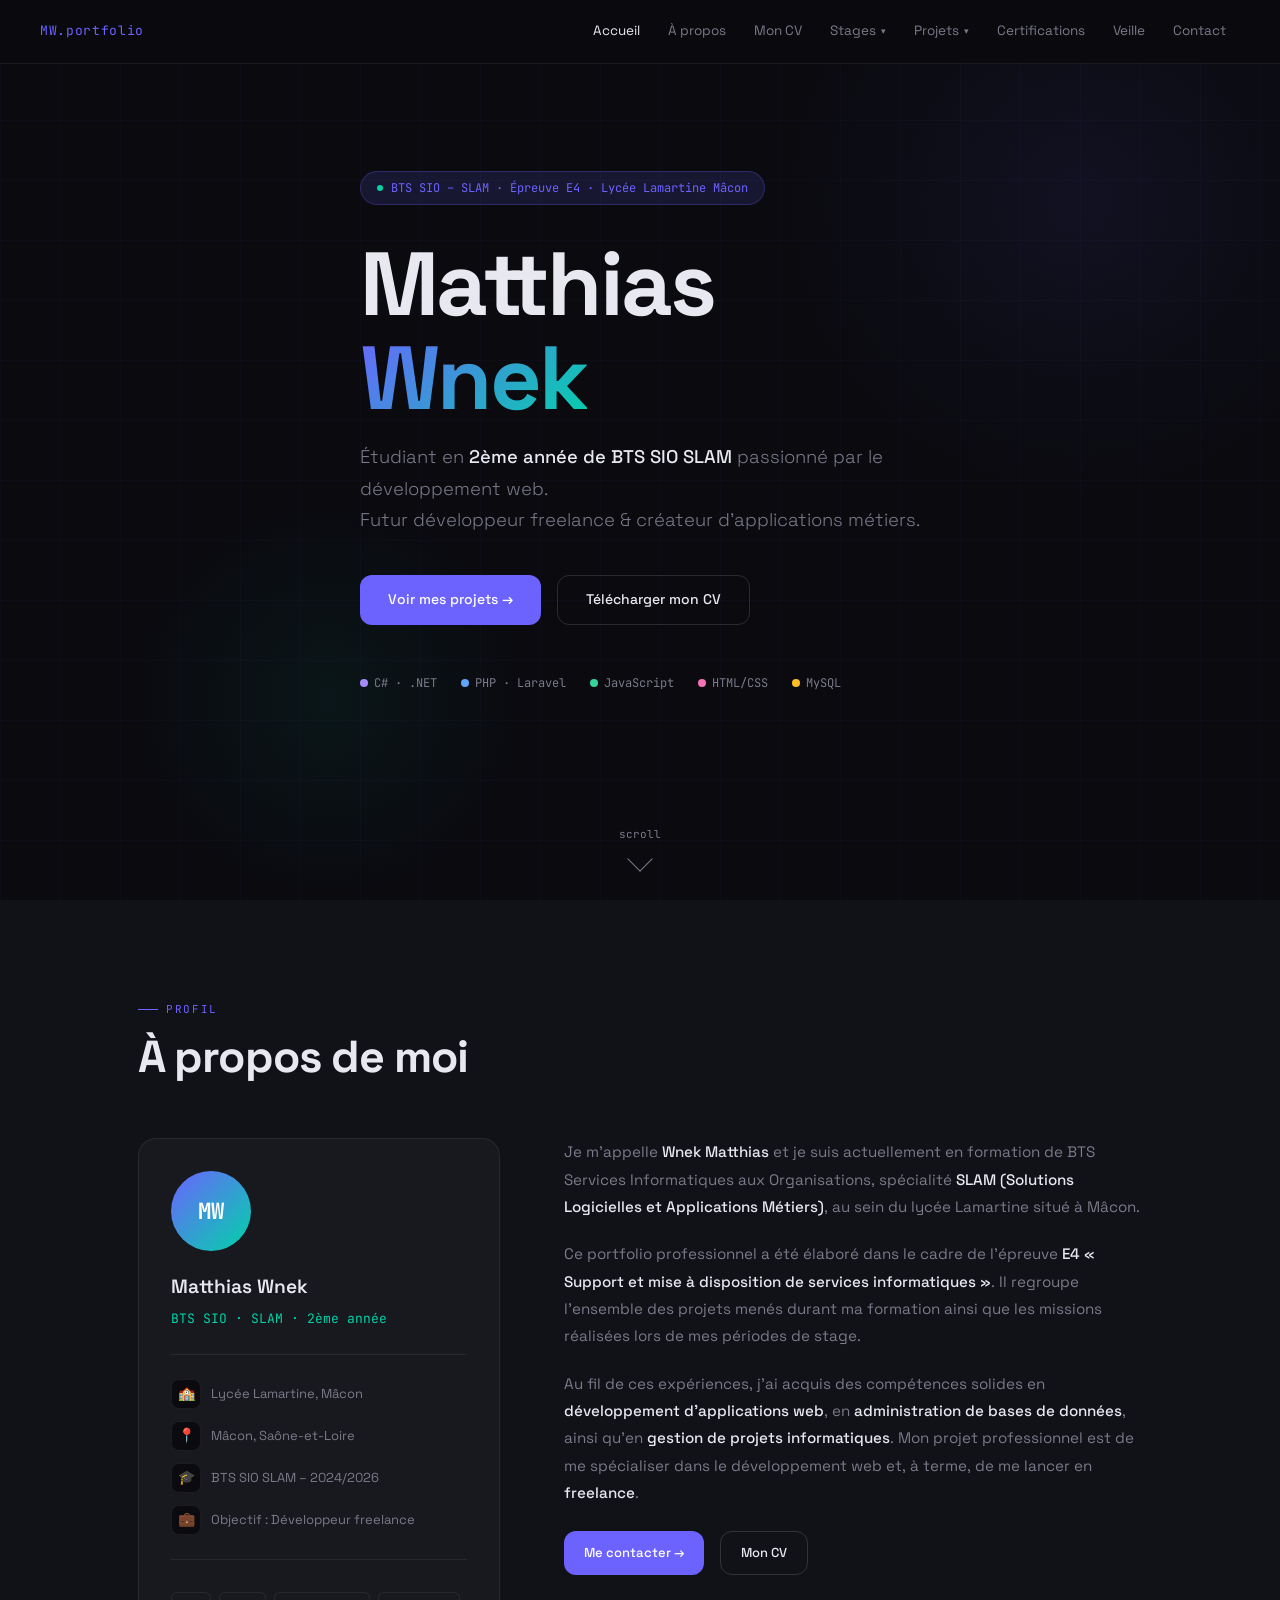
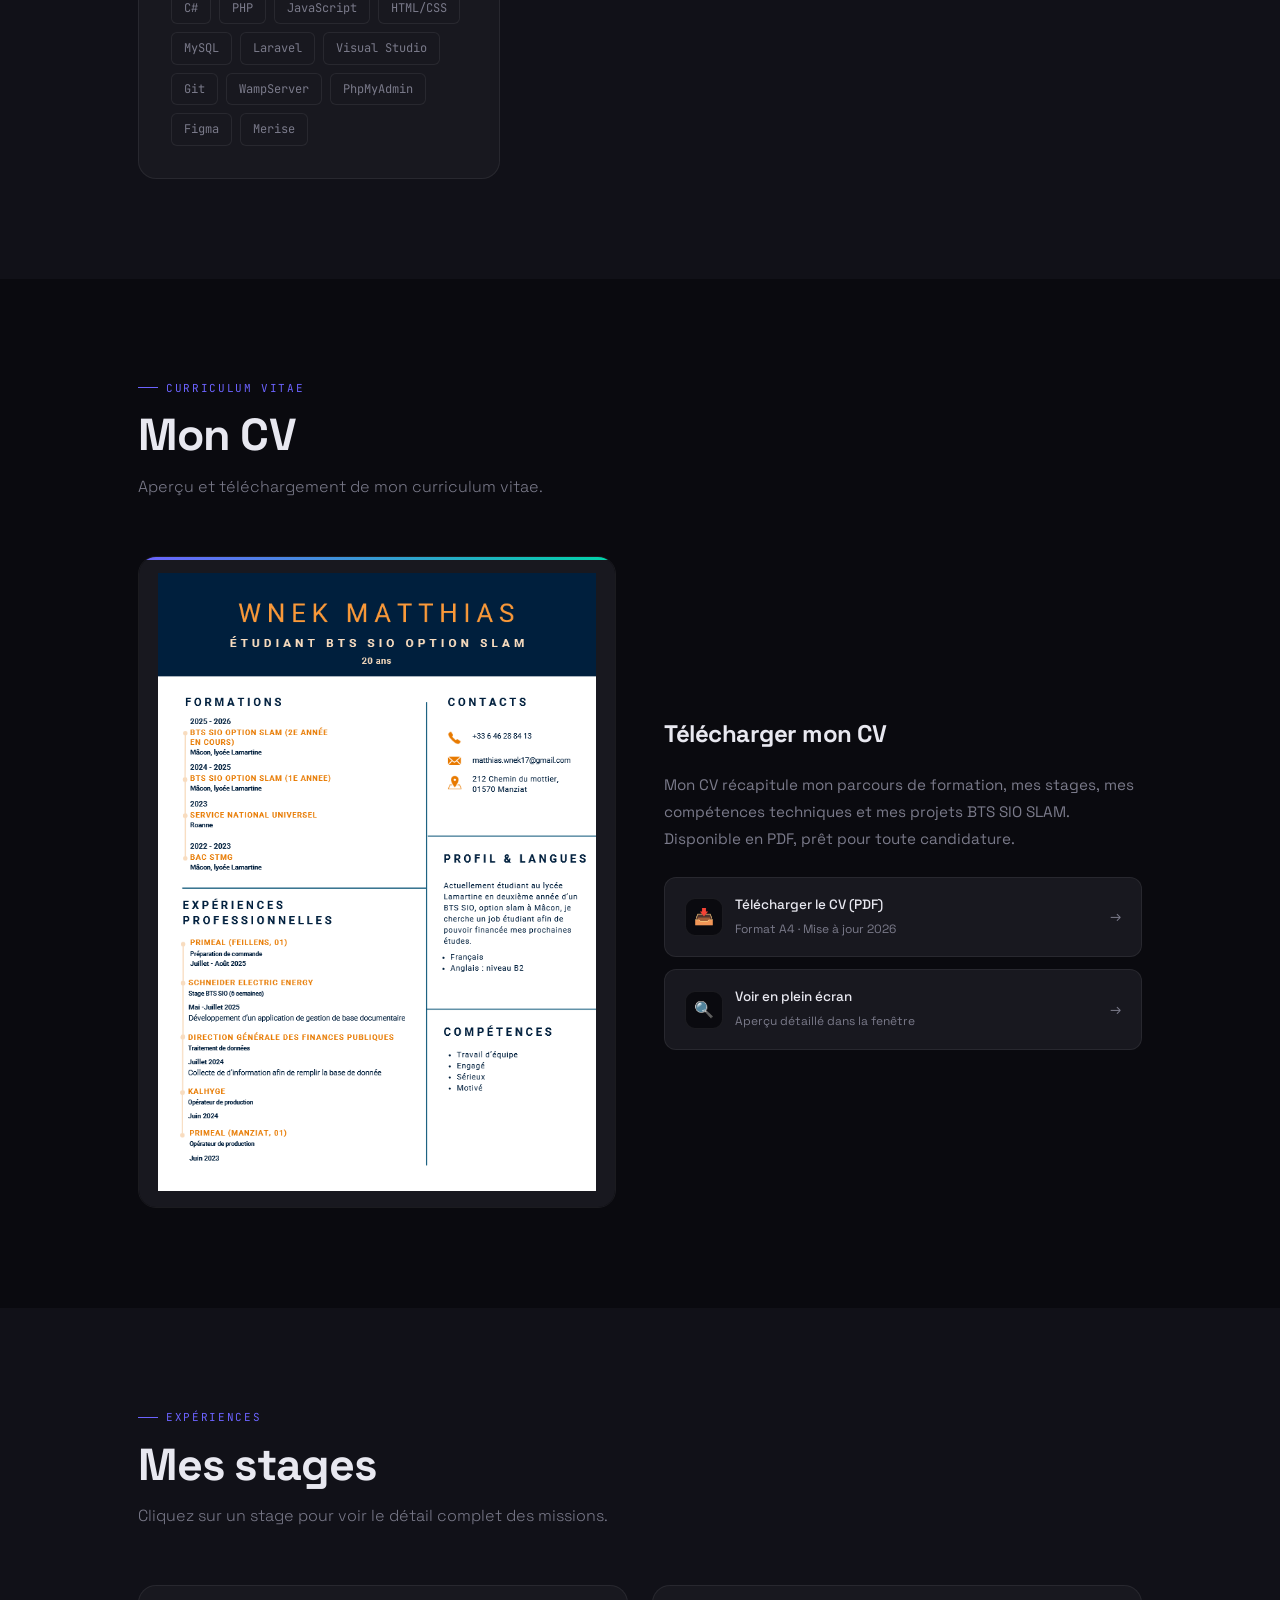
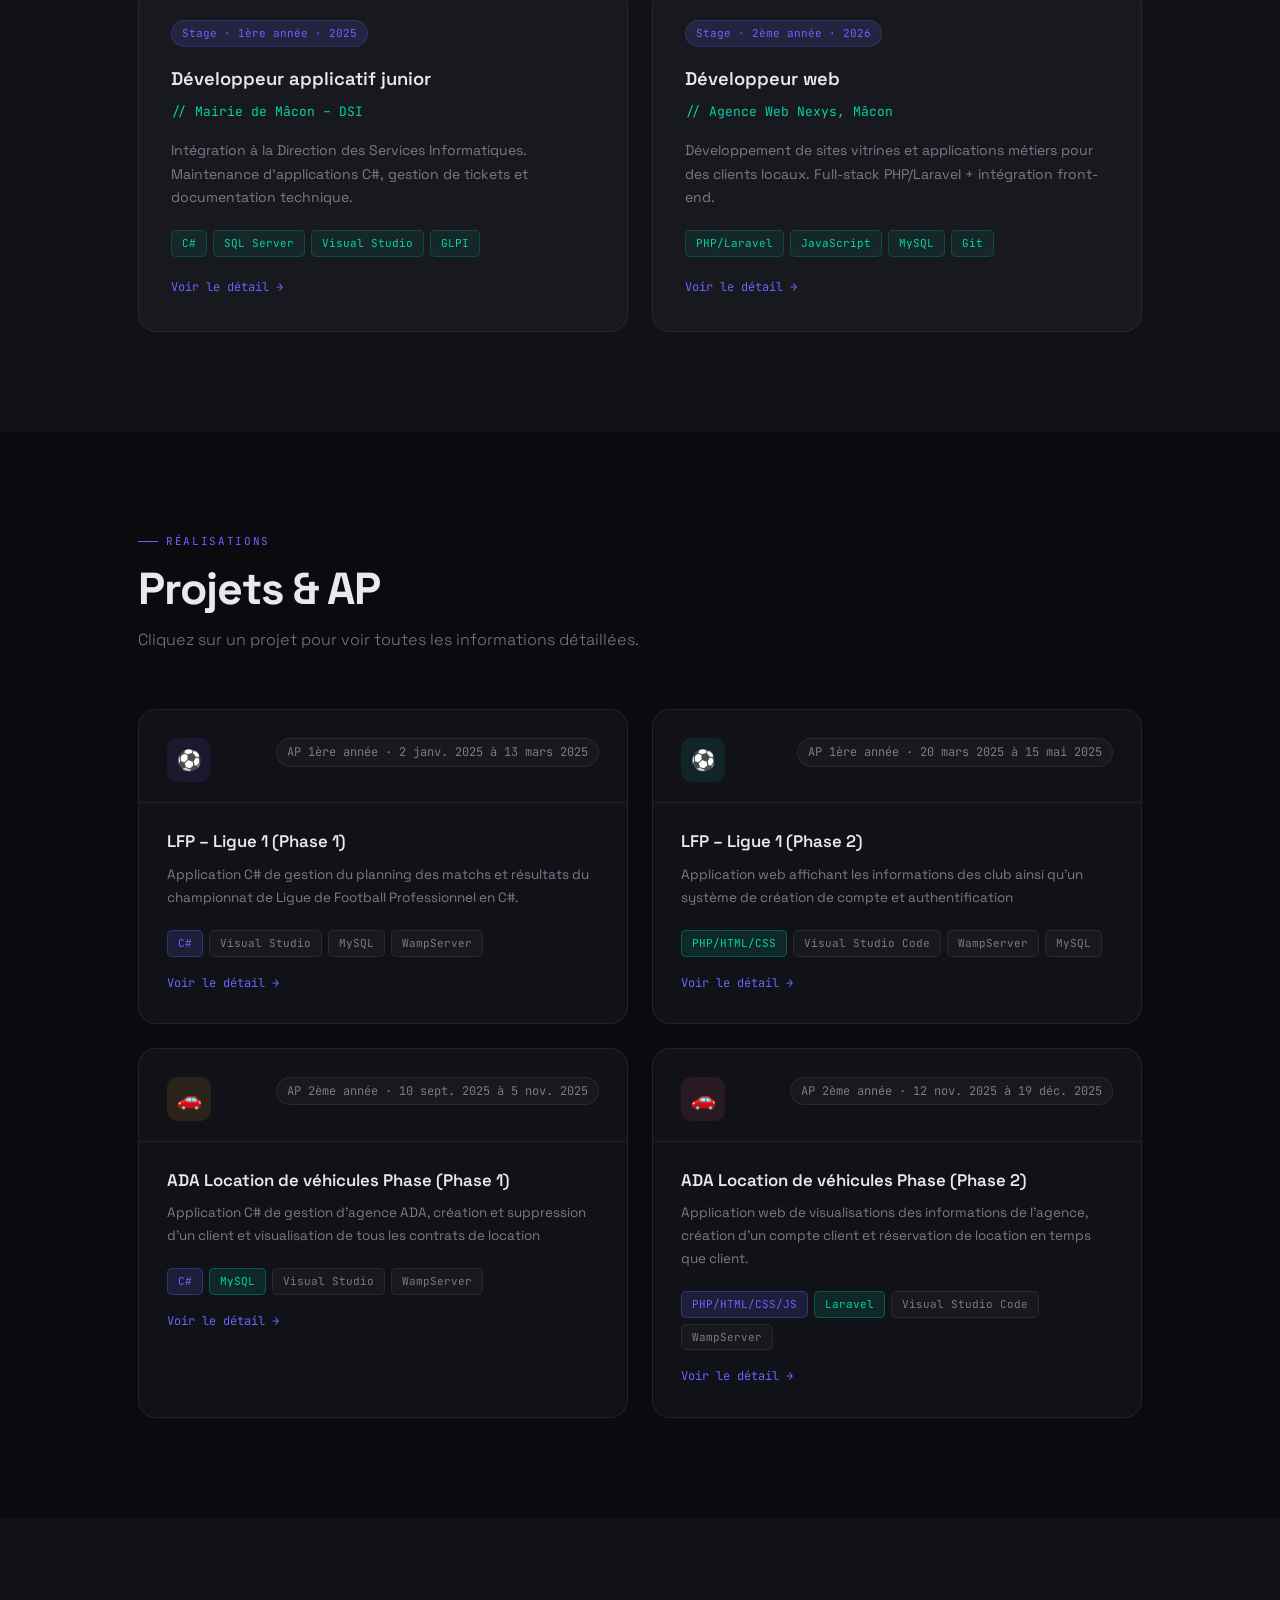
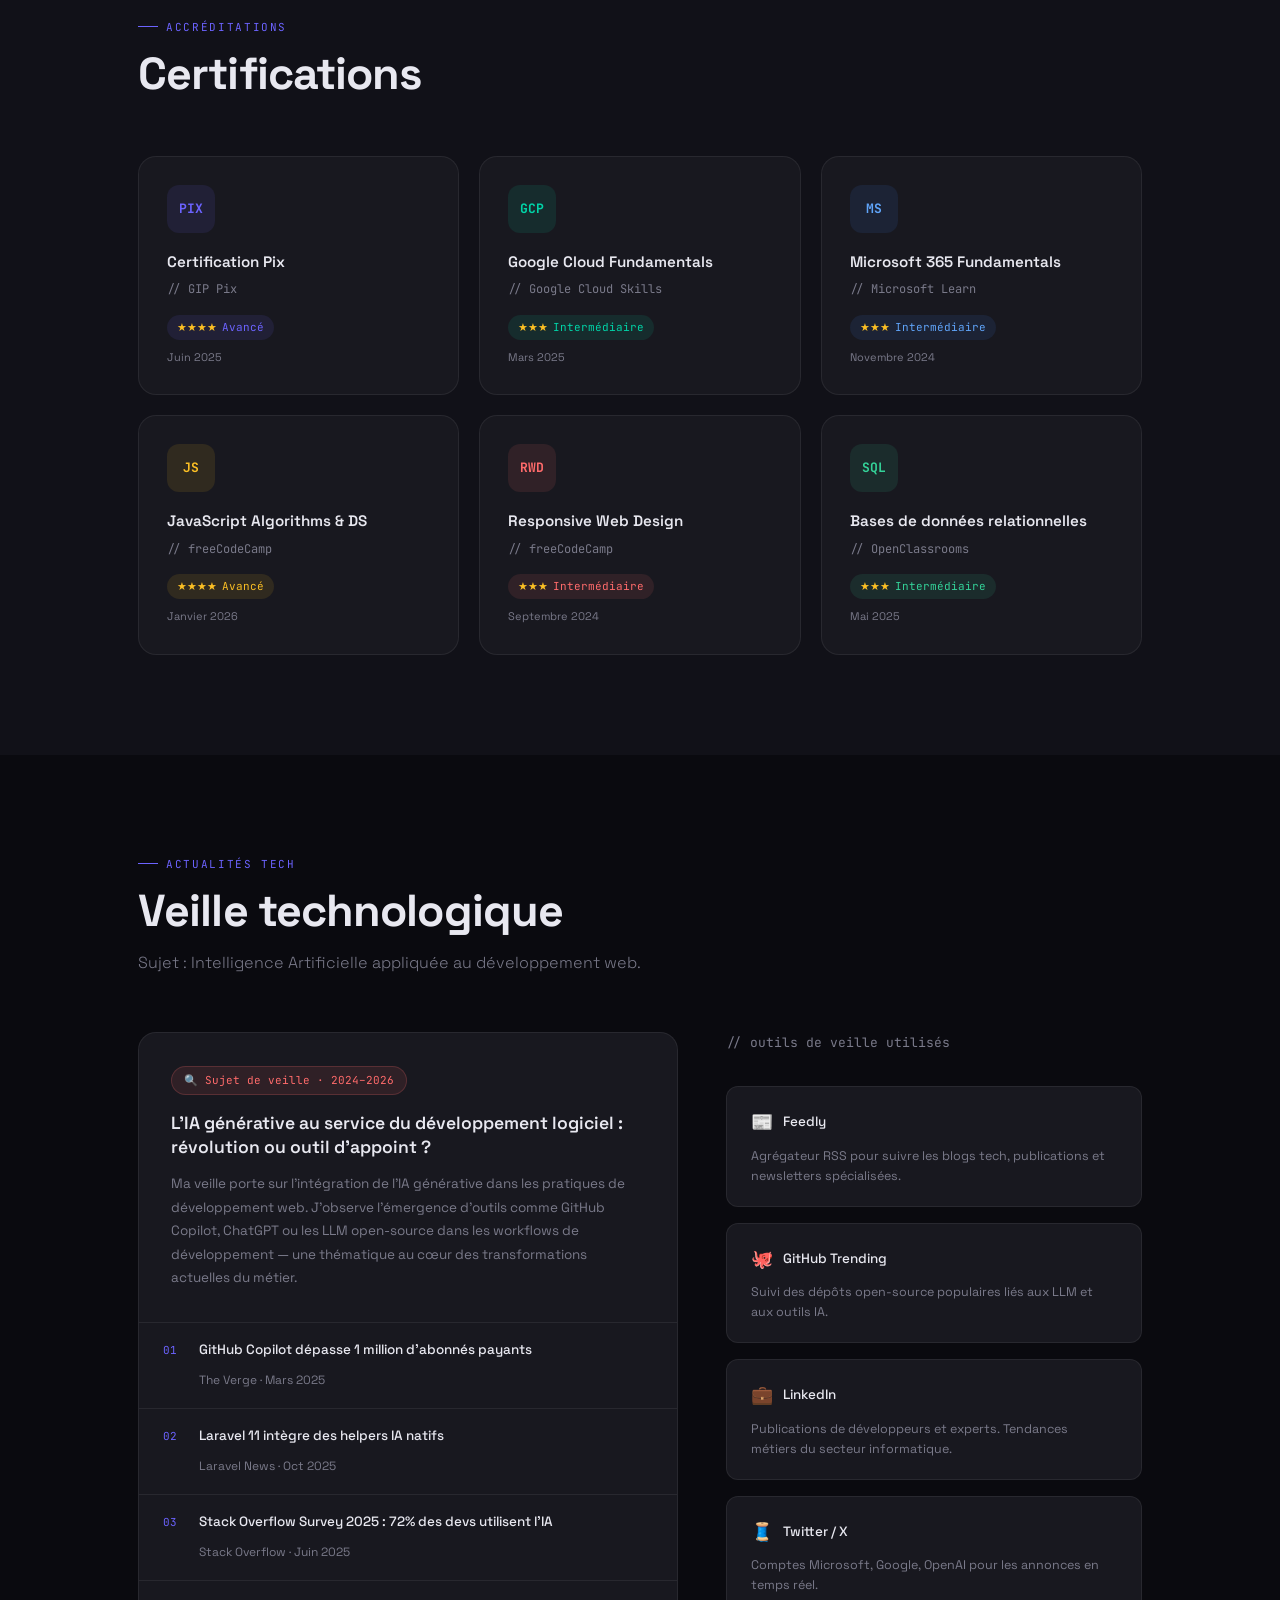
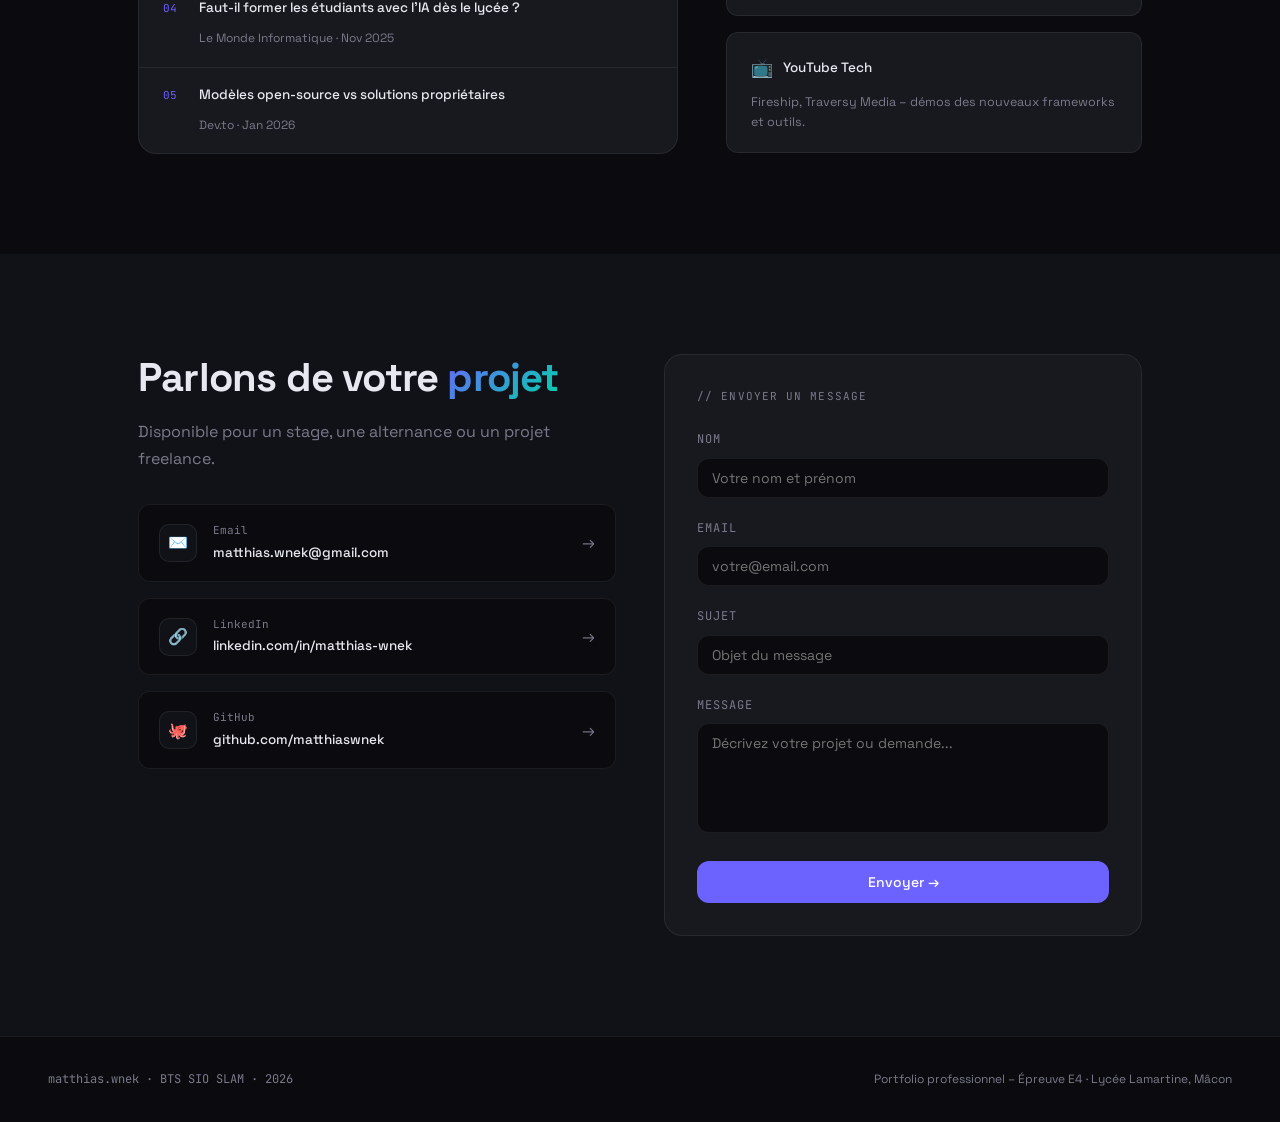
==== index.html @ cee55fcb "Add files via upload" ====
<!DOCTYPE html>
<html lang="fr">
<head>
<meta charset="UTF-8">
<meta name="viewport" content="width=device-width, initial-scale=1.0">
<title>Matthias Wnek – Portfolio BTS SIO SLAM</title>
<link href="https://fonts.googleapis.com/css2?family=Space+Grotesk:wght@300;400;500;600;700&family=JetBrains+Mono:wght@400;500&display=swap" rel="stylesheet">
<link rel="stylesheet" href="assets/style.css">
</head>
<body>

<!-- NAV -->
<nav>
  <a href="#accueil" class="nav-logo">MW.portfolio</a>
  <ul class="nav-links">
    <li class="nav-item"><a href="#accueil">Accueil</a></li>
    <li class="nav-item"><a href="#apropos">À propos</a></li>
    <li class="nav-item"><a href="#cv">Mon CV</a></li>
    <li class="nav-item">
      <a href="#stages">Stages <span class="caret">▾</span></a>
      <div class="dropdown">
        <div class="dd-label">Périodes de stage</div>
        <a onclick="goAndOpen('stages','stage1')">🏛️ Stage 1ère année – DSI Mairie</a>
        <a onclick="goAndOpen('stages','stage2')">🌐 Stage 2ème année – Agence Nexys</a>
      </div>
    </li>
    <li class="nav-item">
      <a href="#projets">Projets <span class="caret">▾</span></a>
      <div class="dropdown">
        <div class="dd-label">1ère année</div>
        <a onclick="goAndOpen('projets','ap1')">⚽ AP 1 – LFP Gestion Ligue 1</a>
        <a onclick="goAndOpen('projets','ap2')">🛒 AP 2 – E-Commerce boutique</a>
        <hr>
        <div class="dd-label">2ème année</div>
        <a onclick="goAndOpen('projets','ap3')">📋 AP 3 – Système de ticketing</a>
        <a onclick="goAndOpen('projets','ap4')">📊 AP 4 – Dashboard RH</a>
      </div>
    </li>
    <li class="nav-item"><a href="#certifications">Certifications</a></li>
    <li class="nav-item"><a href="#veille">Veille</a></li>
    <li class="nav-item"><a href="#contact">Contact</a></li>
  </ul>
</nav>

<!-- HERO -->
<section id="accueil">
  <div class="hero-grid"></div><div class="hero-orb"></div><div class="hero-orb2"></div>
  <div class="container hero-content">
    <div class="hero-tag"><div class="hero-dot"></div>BTS SIO – SLAM · Épreuve E4 · Lycée Lamartine Mâcon</div>
    <h1 class="hero-name">Matthias<br><span>Wnek</span></h1>
    <p class="hero-sub">Étudiant en <strong>2ème année de BTS SIO SLAM</strong> passionné par le développement web.<br>Futur développeur freelance & créateur d'applications métiers.</p>
    <div class="hero-cta">
      <a href="#projets" class="btn-primary">Voir mes projets →</a>
      <a href="#cv" class="btn-outline">Télécharger mon CV</a>
    </div>
    <div class="hero-stack">
      <div class="hero-stack-item"><div class="stack-dot" style="background:#A78BFA"></div>C# · .NET</div>
      <div class="hero-stack-item"><div class="stack-dot" style="background:#60A5FA"></div>PHP · Laravel</div>
      <div class="hero-stack-item"><div class="stack-dot" style="background:#34D399"></div>JavaScript</div>
      <div class="hero-stack-item"><div class="stack-dot" style="background:#F472B6"></div>HTML/CSS</div>
      <div class="hero-stack-item"><div class="stack-dot" style="background:#FBBF24"></div>MySQL</div>
    </div>
  </div>
  <div class="scroll-hint"><span>scroll</span><div class="scroll-arrow"></div></div>
</section>

<!-- À PROPOS -->
<section id="apropos">
  <div class="container">
    <div class="section-header fade-in">
      <div class="section-tag">profil</div>
      <h2 class="section-title">À propos de moi</h2>
    </div>
    <div class="apropos-grid">
      <div class="apropos-card fade-in">
        <div class="avatar">MW</div>
        <h3>Matthias Wnek</h3>
        <div class="role">BTS SIO · SLAM · 2ème année</div>
        <div class="divider"></div>
        <div class="info-row"><div class="iico">🏫</div><span>Lycée Lamartine, Mâcon</span></div>
        <div class="info-row"><div class="iico">📍</div><span>Mâcon, Saône-et-Loire</span></div>
        <div class="info-row"><div class="iico">🎓</div><span>BTS SIO SLAM – 2024/2026</span></div>
        <div class="info-row"><div class="iico">💼</div><span>Objectif : Développeur freelance</span></div>
        <div class="divider"></div>
        <div class="skills-grid">
          <span class="skill-tag">C#</span><span class="skill-tag">PHP</span><span class="skill-tag">JavaScript</span>
          <span class="skill-tag">HTML/CSS</span><span class="skill-tag">MySQL</span><span class="skill-tag">Laravel</span>
          <span class="skill-tag">Visual Studio</span><span class="skill-tag">Git</span>
          <span class="skill-tag">WampServer</span><span class="skill-tag">PhpMyAdmin</span>
          <span class="skill-tag">Figma</span><span class="skill-tag">Merise</span>
        </div>
      </div>
      <div class="apropos-text fade-in">
        <p>Je m'appelle <strong>Wnek Matthias</strong> et je suis actuellement en formation de BTS Services Informatiques aux Organisations, spécialité <strong>SLAM (Solutions Logicielles et Applications Métiers)</strong>, au sein du lycée Lamartine situé à Mâcon.</p>
        <p>Ce portfolio professionnel a été élaboré dans le cadre de l'épreuve <strong>E4 « Support et mise à disposition de services informatiques »</strong>. Il regroupe l'ensemble des projets menés durant ma formation ainsi que les missions réalisées lors de mes périodes de stage.</p>
        <p>Au fil de ces expériences, j'ai acquis des compétences solides en <strong>développement d'applications web</strong>, en <strong>administration de bases de données</strong>, ainsi qu'en <strong>gestion de projets informatiques</strong>. Mon projet professionnel est de me spécialiser dans le développement web et, à terme, de me lancer en <strong>freelance</strong>.</p>
        <div style="display:flex;gap:1rem;flex-wrap:wrap;margin-top:1.5rem">
          <a href="#contact" class="btn-primary" style="font-size:13px;padding:10px 20px">Me contacter →</a>
          <a href="#cv" class="btn-outline" style="font-size:13px;padding:10px 20px">Mon CV</a>
        </div>
      </div>
    </div>
  </div>
</section>

<!-- CV -->
<section id="cv">
  <div class="container">
    <div class="section-header fade-in">
      <div class="section-tag">curriculum vitae</div>
      <h2 class="section-title">Mon CV</h2>
      <p class="section-subtitle">Aperçu et téléchargement de mon curriculum vitae.</p>
    </div>
    <div class="cv-wrapper">
      <div class="cv-preview fade-in" onclick="openModal('cv')">
        <div class="cv-preview-inner">
          <img src="assets/img/cv.PNG" alt="">
        </div>
        <div class="cv-overlay"><button class="cv-overlay-btn">👁 Voir en grand</button></div>
      </div>
      <div class="cv-info fade-in">
        <h3>Télécharger mon CV</h3>
        <p>Mon CV récapitule mon parcours de formation, mes stages, mes compétences techniques et mes projets BTS SIO SLAM. Disponible en PDF, prêt pour toute candidature.</p>
        <div class="cv-actions">
          <a class="cv-action-btn" onclick="downloadCV(event)" href="#">
            <div class="cv-action-icon">📥</div>
            <div class="cai-info"><strong>Télécharger le CV (PDF)</strong><span>Format A4 · Mise à jour 2026</span></div>
            <span style="color:var(--muted);margin-left:auto">→</span>
          </a>
          <a class="cv-action-btn" onclick="openModal('cv');return false" href="#">
            <div class="cv-action-icon">🔍</div>
            <div class="cai-info"><strong>Voir en plein écran</strong><span>Aperçu détaillé dans la fenêtre</span></div>
            <span style="color:var(--muted);margin-left:auto">→</span>
          </a>
        </div>
      </div>
    </div>
  </div>
</section>

<!-- STAGES -->
<section id="stages">
  <div class="container">
    <div class="section-header fade-in">
      <div class="section-tag">expériences</div>
      <h2 class="section-title">Mes stages</h2>
      <p class="section-subtitle">Cliquez sur un stage pour voir le détail complet des missions.</p>
    </div>
    <div class="stages-grid">
      <div class="stage-card fade-in" onclick="openModal('stage1')">
        <div class="stage-year">Stage · 1ère année · 2025</div>
        <h3>Développeur applicatif junior</h3>
        <div class="stage-company">// Mairie de Mâcon – DSI</div>
        <p>Intégration à la Direction des Services Informatiques. Maintenance d'applications C#, gestion de tickets et documentation technique.</p>
        <div class="stage-tags"><span class="stage-tag">C#</span><span class="stage-tag">SQL Server</span><span class="stage-tag">Visual Studio</span><span class="stage-tag">GLPI</span></div>
        <div class="card-cta">Voir le détail →</div>
      </div>
      <div class="stage-card fade-in" onclick="openModal('stage2')">
        <div class="stage-year">Stage · 2ème année · 2026</div>
        <h3>Développeur web</h3>
        <div class="stage-company">// Agence Web Nexys, Mâcon</div>
        <p>Développement de sites vitrines et applications métiers pour des clients locaux. Full-stack PHP/Laravel + intégration front-end.</p>
        <div class="stage-tags"><span class="stage-tag">PHP/Laravel</span><span class="stage-tag">JavaScript</span><span class="stage-tag">MySQL</span><span class="stage-tag">Git</span></div>
        <div class="card-cta">Voir le détail →</div>
      </div>
    </div>
  </div>
</section>

<!-- PROJETS -->
<section id="projets">
  <div class="container">
    <div class="section-header fade-in">
      <div class="section-tag">réalisations</div>
      <h2 class="section-title">Projets & AP</h2>
      <p class="section-subtitle">Cliquez sur un projet pour voir toutes les informations détaillées.</p>
    </div>
    <div class="projets-grid">
      <div class="projet-card fade-in" onclick="openModal('ap1')">
        <div class="projet-header"><div class="projet-icon" style="background:rgba(108,99,255,.1)">⚽</div><span class="projet-year-badge">AP 1ère année · 2 janv. 2025 à 13 mars 2025</span></div>
        <div class="projet-body">
          <h3>LFP – Ligue 1 (Phase 1)</h3>
          <p>Application C# de gestion du planning des matchs et résultats du championnat de Ligue de Football Professionnel en C#.</p>
          <div class="projet-techs"><span class="tech-badge a">C#</span><span class="tech-badge">Visual Studio</span><span class="tech-badge">MySQL</span><span class="tech-badge">WampServer</span></div>
          <div class="card-cta" style="margin-top:1rem">Voir le détail →</div>
        </div>
      </div>
      <div class="projet-card fade-in" onclick="openModal('ap2')">
        <div class="projet-header"><div class="projet-icon" style="background:rgba(0,212,168,.1)">⚽</div><span class="projet-year-badge">AP 1ère année · 20 mars 2025 à 15 mai 2025</span></div>
        <div class="projet-body">
          <h3>LFP – Ligue 1 (Phase 2)</h3>
          <p>Application web affichant les informations des club ainsi qu'un système de création de compte et authentification</p>
          <div class="projet-techs"><span class="tech-badge a2">PHP/HTML/CSS</span><span class="tech-badge">Visual Studio Code</span><span class="tech-badge">WampServer</span><span class="tech-badge">MySQL</span></div>
          <div class="card-cta" style="margin-top:1rem">Voir le détail →</div>
        </div>
      </div>
      <div class="projet-card fade-in" onclick="openModal('ap3')">
        <div class="projet-header"><div class="projet-icon" style="background:rgba(251,191,36,.1)">🚗</div><span class="projet-year-badge">AP 2ème année · 10 sept. 2025 à 5 nov. 2025</span></div>
        <div class="projet-body">
          <h3>ADA Location de véhicules Phase (Phase 1)</h3>
          <p>Application C# de gestion d'agence ADA, création et suppression d’un client et visualisation de tous les contrats de location </p>
          <div class="projet-techs"><span class="tech-badge a">C#</span><span class="tech-badge a2">MySQL</span><span class="tech-badge">Visual Studio</span><span class="tech-badge">WampServer</span></div>
          <div class="card-cta" style="margin-top:1rem">Voir le détail →</div>
        </div>
      </div>
      <div class="projet-card fade-in" onclick="openModal('ap4')">
        <div class="projet-header"><div class="projet-icon" style="background:rgba(255,107,107,.1)">🚗</div><span class="projet-year-badge">AP 2ème année · 12 nov. 2025 à 19 déc. 2025</span></div>
        <div class="projet-body">
          <h3>ADA Location de véhicules Phase (Phase 2)</h3>
          <p>Application web de visualisations des informations de l'agence, création d'un compte client et réservation de location en temps que client.</p>
          <div class="projet-techs"><span class="tech-badge a">PHP/HTML/CSS/JS</span><span class="tech-badge a2">Laravel</span><span class="tech-badge">Visual Studio Code</span><span class="tech-badge">WampServer</span></div>
          <div class="card-cta" style="margin-top:1rem">Voir le détail →</div>
        </div>
      </div>
    </div>
  </div>
</section>

<!-- CERTIFICATIONS -->
<section id="certifications">
  <div class="container">
    <div class="section-header fade-in">
      <div class="section-tag">accréditations</div>
      <h2 class="section-title">Certifications</h2>
    </div>
    <div class="certif-grid">
      <div class="certif-card fade-in"><div class="certif-logo" style="background:rgba(108,99,255,.1);color:var(--accent)">PIX</div><h4>Certification Pix</h4><div class="certif-issuer">// GIP Pix</div><div class="certif-level" style="background:rgba(108,99,255,.1);color:var(--accent)"><span class="level-star">★★★★</span> Avancé</div><div class="certif-obtained">Juin 2025</div></div>
      <div class="certif-card fade-in"><div class="certif-logo" style="background:rgba(0,212,168,.1);color:var(--accent2)">GCP</div><h4>Google Cloud Fundamentals</h4><div class="certif-issuer">// Google Cloud Skills</div><div class="certif-level" style="background:rgba(0,212,168,.1);color:var(--accent2)"><span class="level-star">★★★</span> Intermédiaire</div><div class="certif-obtained">Mars 2025</div></div>
      <div class="certif-card fade-in"><div class="certif-logo" style="background:rgba(59,130,246,.1);color:#60A5FA">MS</div><h4>Microsoft 365 Fundamentals</h4><div class="certif-issuer">// Microsoft Learn</div><div class="certif-level" style="background:rgba(59,130,246,.1);color:#60A5FA"><span class="level-star">★★★</span> Intermédiaire</div><div class="certif-obtained">Novembre 2024</div></div>
      <div class="certif-card fade-in"><div class="certif-logo" style="background:rgba(251,191,36,.1);color:#FBBF24">JS</div><h4>JavaScript Algorithms & DS</h4><div class="certif-issuer">// freeCodeCamp</div><div class="certif-level" style="background:rgba(251,191,36,.1);color:#FBBF24"><span class="level-star">★★★★</span> Avancé</div><div class="certif-obtained">Janvier 2026</div></div>
      <div class="certif-card fade-in"><div class="certif-logo" style="background:rgba(255,107,107,.1);color:var(--accent3)">RWD</div><h4>Responsive Web Design</h4><div class="certif-issuer">// freeCodeCamp</div><div class="certif-level" style="background:rgba(255,107,107,.1);color:var(--accent3)"><span class="level-star">★★★</span> Intermédiaire</div><div class="certif-obtained">Septembre 2024</div></div>
      <div class="certif-card fade-in"><div class="certif-logo" style="background:rgba(52,211,153,.1);color:#34D399">SQL</div><h4>Bases de données relationnelles</h4><div class="certif-issuer">// OpenClassrooms</div><div class="certif-level" style="background:rgba(52,211,153,.1);color:#34D399"><span class="level-star">★★★</span> Intermédiaire</div><div class="certif-obtained">Mai 2025</div></div>
    </div>
  </div>
</section>

<!-- VEILLE -->
<section id="veille">
  <div class="container">
    <div class="section-header fade-in">
      <div class="section-tag">actualités tech</div>
      <h2 class="section-title">Veille technologique</h2>
      <p class="section-subtitle">Sujet : Intelligence Artificielle appliquée au développement web.</p>
    </div>
    <div class="veille-layout">
      <div class="veille-main fade-in">
        <div class="veille-featured">
          <div class="veille-topic-tag">🔍 Sujet de veille · 2024–2026</div>
          <h3>L'IA générative au service du développement logiciel : révolution ou outil d'appoint ?</h3>
          <p>Ma veille porte sur l'intégration de l'IA générative dans les pratiques de développement web. J'observe l'émergence d'outils comme GitHub Copilot, ChatGPT ou les LLM open-source dans les workflows de développement — une thématique au cœur des transformations actuelles du métier.</p>
        </div>
        <div>
          <div class="veille-article"><div class="article-num">01</div><div class="article-text"><strong>GitHub Copilot dépasse 1 million d'abonnés payants</strong><span>The Verge · Mars 2025</span></div></div>
          <div class="veille-article"><div class="article-num">02</div><div class="article-text"><strong>Laravel 11 intègre des helpers IA natifs</strong><span>Laravel News · Oct 2025</span></div></div>
          <div class="veille-article"><div class="article-num">03</div><div class="article-text"><strong>Stack Overflow Survey 2025 : 72% des devs utilisent l'IA</strong><span>Stack Overflow · Juin 2025</span></div></div>
          <div class="veille-article"><div class="article-num">04</div><div class="article-text"><strong>Faut-il former les étudiants avec l'IA dès le lycée ?</strong><span>Le Monde Informatique · Nov 2025</span></div></div>
          <div class="veille-article"><div class="article-num">05</div><div class="article-text"><strong>Modèles open-source vs solutions propriétaires</strong><span>Dev.to · Jan 2026</span></div></div>
        </div>
      </div>
      <div class="veille-tools fade-in">
        <p style="font-size:13px;color:var(--muted);margin-bottom:1rem;font-family:var(--mono)">// outils de veille utilisés</p>
        <div class="veille-tool"><div class="tool-header"><span style="font-size:18px">📰</span><div class="tool-name">Feedly</div></div><div class="tool-desc">Agrégateur RSS pour suivre les blogs tech, publications et newsletters spécialisées.</div></div>
        <div class="veille-tool"><div class="tool-header"><span style="font-size:18px">🐙</span><div class="tool-name">GitHub Trending</div></div><div class="tool-desc">Suivi des dépôts open-source populaires liés aux LLM et aux outils IA.</div></div>
        <div class="veille-tool"><div class="tool-header"><span style="font-size:18px">💼</span><div class="tool-name">LinkedIn</div></div><div class="tool-desc">Publications de développeurs et experts. Tendances métiers du secteur informatique.</div></div>
        <div class="veille-tool"><div class="tool-header"><span style="font-size:18px">🧵</span><div class="tool-name">Twitter / X</div></div><div class="tool-desc">Comptes Microsoft, Google, OpenAI pour les annonces en temps réel.</div></div>
        <div class="veille-tool"><div class="tool-header"><span style="font-size:18px">📺</span><div class="tool-name">YouTube Tech</div></div><div class="tool-desc">Fireship, Traversy Media – démos des nouveaux frameworks et outils.</div></div>
      </div>
    </div>
  </div>
</section>

<!-- CONTACT -->
<section id="contact">
  <div class="container">
    <div class="contact-grid">
      <div class="contact-intro fade-in">
        <h2>Parlons de votre <span>projet</span></h2>
        <p>Disponible pour un stage, une alternance ou un projet freelance.</p>
        <div class="contact-links">
          <a href="mailto:matthias.wnek@gmail.com" class="contact-link"><div class="cl-icon">✉️</div><div style="flex:1"><div class="cl-label">Email</div><div class="cl-value">matthias.wnek@gmail.com</div></div><span style="color:var(--muted)">→</span></a>
          <a href="https://www.linkedin.com/in/matthias-wnek" target="_blank" class="contact-link"><div class="cl-icon">🔗</div><div style="flex:1"><div class="cl-label">LinkedIn</div><div class="cl-value">linkedin.com/in/matthias-wnek</div></div><span style="color:var(--muted)">→</span></a>
          <a href="https://github.com/matthiaswnek" target="_blank" class="contact-link"><div class="cl-icon">🐙</div><div style="flex:1"><div class="cl-label">GitHub</div><div class="cl-value">github.com/matthiaswnek</div></div><span style="color:var(--muted)">→</span></a>
        </div>
      </div>
      <div class="contact-form fade-in">
        <p style="font-family:var(--mono);font-size:11px;color:var(--muted);text-transform:uppercase;letter-spacing:.1em;margin-bottom:1.5rem">// Envoyer un message</p>
        <div class="form-group"><label>Nom</label><input type="text" placeholder="Votre nom et prénom"></div>
        <div class="form-group"><label>Email</label><input type="email" placeholder="votre@email.com"></div>
        <div class="form-group"><label>Sujet</label><input type="text" placeholder="Objet du message"></div>
        <div class="form-group"><label>Message</label><textarea placeholder="Décrivez votre projet ou demande..."></textarea></div>
        <button class="btn-primary" style="width:100%;justify-content:center" onclick="alert('Pour activer l\'envoi, connectez un service email (Formspree, EmailJS…)')">Envoyer →</button>
      </div>
    </div>
  </div>
</section>

<footer>
  <div class="footer-logo">matthias.wnek · BTS SIO SLAM · 2026</div>
  <div style="font-size:12px;color:var(--muted)">Portfolio professionnel – Épreuve E4 · Lycée Lamartine, Mâcon</div>
</footer>

<!-- ══════════ MODALES ══════════ -->

<!-- CV -->
<div class="modal-backdrop" id="modal-cv" onclick="closeBack(event,'modal-cv')">
  <div class="modal cv-modal">
    <div class="modal-top">
      <button class="modal-close" onclick="closeModal('modal-cv')">✕</button>
      <div class="modal-tag">curriculum vitae</div>
      <div class="modal-title">Mon CV</div>
      <div class="modal-subtitle">// Matthias Wnek · BTS SIO SLAM · 2026</div>
    </div>
    <div class="modal-body">
      <div class="cv-placeholder"> 
        <img src="assets/img/cv.PNG" alt="">
      </div>
      <div style="display:flex;gap:.75rem;flex-wrap:wrap;justify-content:center;margin-top:.5rem">
        <button class="btn-outline" style="font-size:13px;padding:10px 20px" onclick="downloadCV(event)">📥 Télécharger PDF</button>
      </div>
    </div>
  </div>
</div>

<!-- STAGE 1 -->
<div class="modal-backdrop" id="modal-stage1" onclick="closeBack(event,'modal-stage1')">
  <div class="modal">
    <div class="modal-top">
      <button class="modal-close" onclick="closeModal('modal-stage1')">✕</button>
      <div class="modal-header-icon" style="background:rgba(108,99,255,.12)">🏛️</div>
      <div class="modal-tag">stage · 1ère année · 5 semaines · janvier 2025</div>
      <div class="modal-title">Développeur applicatif junior</div>
      <div class="modal-subtitle">// Mairie de Mâcon – Direction des Services Informatiques</div>
    </div>
    <div class="modal-body">
      <div class="modal-grid">
        <div class="mg-item"><div class="mg-label">Entreprise</div><div class="mg-value">Mairie de Mâcon – DSI</div></div>
        <div class="mg-item"><div class="mg-label">Durée</div><div class="mg-value">5 semaines · Janv. 2025</div></div>
        <div class="mg-item"><div class="mg-label">Lieu</div><div class="mg-value">Mâcon, Saône-et-Loire</div></div>
        <div class="mg-item"><div class="mg-label">Secteur</div><div class="mg-value">Collectivité territoriale</div></div>
      </div>
      <div class="modal-section">
        <div class="ms-title">Contexte & missions</div>
        <p>J'ai intégré la <strong>Direction des Services Informatiques de la Mairie de Mâcon</strong>, une équipe de 4 techniciens gérant l'ensemble du parc informatique de la collectivité (environ 200 postes). Ma mission principale consistait à <strong>participer à la maintenance et à l'évolution d'une application de gestion administrative</strong> développée en C# sous Visual Studio, ainsi qu'à assurer une partie du support utilisateur.</p>
      </div>
      <div class="modal-section">
        <div class="ms-title">Tâches réalisées</div>
        <ul class="modal-list">
          <li>Analyse et correction de bugs dans l'application C# de gestion des congés</li>
          <li>Ajout d'une fonctionnalité de filtrage avancé dans les tableaux de données</li>
          <li>Gestion et traitement de tickets d'assistance utilisateurs via GLPI</li>
          <li>Rédaction d'une documentation technique des procédures internes</li>
          <li>Participation à l'inventaire et à la mise à jour du parc matériel</li>
          <li>Sauvegarde et restauration de bases de données SQL Server</li>
        </ul>
      </div>
      <div class="modal-section">
        <div class="ms-title">Technologies utilisées</div>
        <div class="modal-badges">
          <span class="modal-badge ac">C#</span><span class="modal-badge ac">Visual Studio</span>
          <span class="modal-badge a2">SQL Server</span><span class="modal-badge">GLPI</span>
          <span class="modal-badge">Windows Server</span><span class="modal-badge">Active Directory</span>
        </div>
      </div>
      <div class="modal-section">
        <div class="ms-title">Compétences acquises (référentiel BTS SIO)</div>
        <ul class="modal-list">
          <li>1.1 – Recenser et identifier les ressources numériques</li>
          <li>2.3 – Traiter des demandes concernant les applications</li>
          <li>3.2 – Gérer des incidents et des demandes d'assistance</li>
          <li>5.1 – Réaliser les tests d'intégration d'un service</li>
          <li>5.3 – Accompagner les utilisateurs dans la mise en place d'un service</li>
        </ul>
      </div>
      <div class="modal-section">
        <div class="ms-title">Bilan</div>
        <p>Ce premier stage m'a permis de découvrir le contexte d'une DSI en collectivité et de mettre en pratique mes acquis en C#. Travailler sur un code existant et s'adapter aux contraintes d'un environnement de production m'a beaucoup appris sur la rigueur nécessaire en milieu professionnel.</p>
      </div>
    </div>
  </div>
</div>

<!-- STAGE 2 -->
<div class="modal-backdrop" id="modal-stage2" onclick="closeBack(event,'modal-stage2')">
  <div class="modal">
    <div class="modal-top">
      <button class="modal-close" onclick="closeModal('modal-stage2')">✕</button>
      <div class="modal-header-icon" style="background:rgba(0,212,168,.1)">🌐</div>
      <div class="modal-tag">stage · 2ème année · 6 semaines · février 2026</div>
      <div class="modal-title">Développeur web</div>
      <div class="modal-subtitle">// Agence Web Nexys – Mâcon</div>
    </div>
    <div class="modal-body">
      <div class="modal-grid">
        <div class="mg-item"><div class="mg-label">Entreprise</div><div class="mg-value">Agence Web Nexys</div></div>
        <div class="mg-item"><div class="mg-label">Durée</div><div class="mg-value">6 semaines · Fév. 2026</div></div>
        <div class="mg-item"><div class="mg-label">Lieu</div><div class="mg-value">Mâcon, Saône-et-Loire</div></div>
        <div class="mg-item"><div class="mg-label">Secteur</div><div class="mg-value">Agence digitale / Web</div></div>
      </div>
      <div class="modal-section">
        <div class="ms-title">Contexte & missions</div>
        <p>J'ai rejoint l'<strong>Agence Web Nexys</strong>, une agence de 8 personnes spécialisée dans la création de sites web et d'applications métiers pour des PME et associations locales. Mes missions portaient sur le <strong>développement full-stack</strong> : intégration HTML/CSS/JS et développement back-end en PHP avec Laravel.</p>
      </div>
      <div class="modal-section">
        <div class="ms-title">Projets clients réalisés</div>
        <ul class="modal-list">
          <li>Refonte du site vitrine d'une association sportive locale (HTML/CSS/JS)</li>
          <li>Développement d'un module de réservation en ligne pour un cabinet médical (Laravel)</li>
          <li>Intégration de maquettes Figma en pages HTML/CSS responsive</li>
          <li>Mise en place d'un système d'authentification JWT pour une application client</li>
          <li>Optimisation SEO et performances d'un site e-commerce existant</li>
        </ul>
      </div>
      <div class="modal-section">
        <div class="ms-title">Technologies utilisées</div>
        <div class="modal-badges">
          <span class="modal-badge ac">PHP / Laravel</span><span class="modal-badge a2">JavaScript</span>
          <span class="modal-badge a2">HTML / CSS</span><span class="modal-badge">MySQL</span>
          <span class="modal-badge">Git / GitHub</span><span class="modal-badge">Figma</span>
          <span class="modal-badge">JWT</span><span class="modal-badge">REST API</span>
        </div>
      </div>
      <div class="modal-section">
        <div class="ms-title">Compétences acquises</div>
        <ul class="modal-list">
          <li>2.3 – Traiter des demandes concernant les applications</li>
          <li>4.1 – Analyser les objectifs et les modalités d'un projet</li>
          <li>4.2 – Planifier les activités</li>
          <li>5.2 – Déployer un service</li>
          <li>5.3 – Accompagner les utilisateurs dans la mise en place d'un service</li>
        </ul>
      </div>
      <div class="modal-section">
        <div class="ms-title">Bilan</div>
        <p>Ce second stage a confirmé mon souhait de travailler dans le développement web. Travailler en agence m'a appris à gérer plusieurs projets simultanément, à respecter les délais clients et à utiliser Git en équipe de manière professionnelle.</p>
      </div>
    </div>
  </div>
</div>

<!-- AP 1 -->
<div class="modal-backdrop" id="modal-ap1" onclick="closeBack(event,'modal-ap1')">
  <div class="modal">
    <div class="modal-top">
      <button class="modal-close" onclick="closeModal('modal-ap1')">✕</button>
      <div class="modal-header-icon" style="background:rgba(24,95,165,.12)">⚽</div>
      <div class="modal-tag">ap · 1ère année · projet 1 · jan–mars 2025</div>
      <div class="modal-title">LFP – Gestion Ligue 1</div>
      <div class="modal-subtitle">// Ligue de Football Professionnel · Application C#</div>
    </div>
    <div class="modal-body">
      <div class="modal-grid">
        <div class="mg-item"><div class="mg-label">Client fictif</div><div class="mg-value">LFP</div></div>
        <div class="mg-item"><div class="mg-label">Période</div><div class="mg-value">2 jan. → 13 mars 2025</div></div>
        <div class="mg-item"><div class="mg-label">Langage</div><div class="mg-value">C# · .NET</div></div>
        <div class="mg-item"><div class="mg-label">BDD</div><div class="mg-value">MySQL · PhpMyAdmin</div></div>
      </div>

      <div class="modal-section">
        <div class="ms-title">Contexte</div>
        <p>La société de services informatiques a été retenue comme prestataire pour développer et maintenir les applications de la <strong>LFP (Ligue de Football Professionnel)</strong>. Le projet porte sur la gestion du calendrier des rencontres et des résultats du championnat de Ligue 1, ainsi que leur diffusion sur internet.</p>
      </div>

      <div class="modal-section">
        <div class="ms-title">Objectifs</div>
        <ul class="modal-list">
          <li>Développer et maintenir les applications de la LFP</li>
          <li>Gérer le calendrier des rencontres et les résultats du championnat de Ligue 1</li>
          <li>Participer au développement de l'application sous Visual Studio C#</li>
          <li>Analyser les spécifications techniques pour concevoir et développer le logiciel</li>
          <li>Tester et intégrer en continu la solution développée</li>
          <li>Accompagner l'application d'une documentation écrite et structurée</li>
        </ul>
      </div>

      <div class="modal-section">
        <div class="ms-title">Fonctionnalités réalisées</div>
        <p><strong>User story n°1 :</strong> Classement des clubs à l'issue de la dernière journée — affichage selon les points et la différence de buts.</p>
        <p><strong>User story n°2 :</strong> Visualisation et modification des informations d'un club — consultation et mise à jour des données.</p>
        <p><strong>User story n°4 :</strong> Ajout d'une rencontre dans le calendrier — saisie d'un nouveau match avec date, heure et sélection des deux clubs disponibles.</p>
      </div>

      <div class="modal-section">
        <div class="ms-title">Technologies & outils</div>
        <div class="modal-badges">
          <span class="modal-badge ac">C#</span>
          <span class="modal-badge ac">Visual Studio</span>
          <span class="modal-badge a2">WampServer</span>
          <span class="modal-badge a2">MySQL</span>
          <span class="modal-badge">.NET</span>
          <span class="modal-badge">PhpMyAdmin</span>
          <span class="modal-badge">Git</span>
        </div>
      </div>

      <div class="modal-section">
        <div class="ms-title">Compétences BTS SIO acquises</div>
        <ul class="modal-list">
          <li>1.1 – Recenser et identifier les ressources numériques</li>
          <li>2.3 – Traiter des demandes concernant les applications</li>
          <li>4.1 – Analyser les objectifs et les modalités d'organisation d'un projet</li>
          <li>4.2 – Planifier les activités</li>
          <li>4.3 – Évaluer les indicateurs de suivi d'un projet et analyser les écarts</li>
          <li>5.1 – Réaliser les tests d'intégration et d'acceptation d'un service</li>
          <li>5.2 – Déployer un service</li>
          <li>5.3 – Accompagner les utilisateurs dans la mise en place d'un service</li>
        </ul>
      </div>

      <div class="modal-section">
        <a href="#" class="modal-download-btn">Télécharger le compte rendu</a>
      </div>
    </div>
  </div>
</div>

<!-- AP 2 -->
<div class="modal-backdrop" id="modal-ap2" onclick="closeBack(event,'modal-ap2')">
  <div class="modal">
    <div class="modal-top">
      <button class="modal-close" onclick="closeModal('modal-ap2')">✕</button>
      <div class="modal-header-icon" style="background:rgba(108,99,255,.12)">🌐</div>
      <div class="modal-tag">ap · 1ère année · projet 2 · mars–mai 2025</div>
      <div class="modal-title">LFP – Site Internet Ligue 1</div>
      <div class="modal-subtitle">// Ligue de Football Professionnel · Application web PHP</div>
    </div>
    <div class="modal-body">
      <div class="modal-grid">
        <div class="mg-item"><div class="mg-label">Client fictif</div><div class="mg-value">LFP</div></div>
        <div class="mg-item"><div class="mg-label">Période</div><div class="mg-value">20 mars → 15 mai 2025</div></div>
        <div class="mg-item"><div class="mg-label">Langage</div><div class="mg-value">PHP · JS · HTML · CSS</div></div>
        <div class="mg-item"><div class="mg-label">BDD</div><div class="mg-value">MySQL · PhpMyAdmin</div></div>
      </div>

      <div class="modal-section">
        <div class="ms-title">Contexte</div>
        <p>La <strong>LFP (Ligue de Football Professionnel)</strong> souhaitait développer son site internet afin de permettre aux internautes de visualiser tous les clubs, les rencontres et les scores, et d'inscrire leurs commentaires. Ce site assure la diffusion en ligne des informations du championnat de Ligue 1.</p>
      </div>

      <div class="modal-section">
        <div class="ms-title">Objectifs</div>
        <ul class="modal-list">
          <li>Afficher les informations sur les clubs</li>
          <li>Afficher le calendrier des rencontres et les scores</li>
          <li>Permettre l'ajout de commentaires par les internautes</li>
          <li>Diffuser en ligne les informations du championnat de Ligue 1</li>
          <li>Tester, intégrer en continu et documenter la solution</li>
        </ul>
      </div>

      <div class="modal-section">
        <div class="ms-title">Fonctionnalités réalisées</div>
        <p><strong>User story n°2 :</strong> Affichage des informations d'un club — consultation de la fiche détaillée de chaque club.</p>
        <p><strong>User story n°4 :</strong> Création d'un compte — inscription des internautes avec formulaire dédié.</p>
        <p><strong>User story n°5 :</strong> Authentification — connexion sécurisée des utilisateurs inscrits.</p>
      </div>

      <div class="modal-section">
        <div class="ms-title">Technologies & outils</div>
        <div class="modal-badges">
          <span class="modal-badge ac">PHP</span>
          <span class="modal-badge ac">HTML</span>
          <span class="modal-badge ac">CSS</span>
          <span class="modal-badge ac">JavaScript</span>
          <span class="modal-badge a2">WampServer</span>
          <span class="modal-badge a2">MySQL</span>
          <span class="modal-badge">PhpMyAdmin</span>
          <span class="modal-badge">Sublime Text</span>
        </div>
      </div>

      <div class="modal-section">
        <div class="ms-title">Compétences BTS SIO acquises</div>
        <ul class="modal-list">
          <li>1.1 – Recenser et identifier les ressources numériques</li>
          <li>2.3 – Traiter des demandes concernant les applications</li>
          <li>3.3 – Participer à l'évolution d'un site Web exploitant les données de l'organisation</li>
          <li>4.1 – Analyser les objectifs et les modalités d'organisation d'un projet</li>
          <li>5.1 – Réaliser les tests d'intégration et d'acceptation d'un service</li>
          <li>5.2 – Déployer un service</li>
        </ul>
      </div>
    </div>
  </div>
</div>

<!-- AP 3 -->
<div class="modal-backdrop" id="modal-ap3" onclick="closeBack(event,'modal-ap3')">
  <div class="modal">
    <div class="modal-top">
      <button class="modal-close" onclick="closeModal('modal-ap3')">✕</button>
      <div class="modal-header-icon" style="background:rgba(251,191,36,.1)">📋</div>
      <div class="modal-tag">ap · 2ème année · projet 1 · sept–nov 2025</div>
      <div class="modal-title">Système de Ticketing</div>
      <div class="modal-subtitle">// Service informatique interne · Laravel / PHP</div>
    </div>
    <div class="modal-body">
      <div class="modal-grid">
        <div class="mg-item"><div class="mg-label">Client fictif</div><div class="mg-value">Entreprise multi-sites</div></div>
        <div class="mg-item"><div class="mg-label">Période</div><div class="mg-value">Sept. → Nov. 2025</div></div>
        <div class="mg-item"><div class="mg-label">Framework</div><div class="mg-value">Laravel 11</div></div>
        <div class="mg-item"><div class="mg-label">BDD</div><div class="mg-value">MySQL</div></div>
      </div>
      <div class="modal-section">
        <div class="ms-title">Contexte</div>
        <p>Une entreprise multi-sites souhaitait remplacer sa gestion des incidents par email par une <strong>application web de ticketing centralisée</strong>. L'objectif était de permettre aux employés de soumettre des tickets d'incident et aux techniciens de les traiter avec un suivi complet.</p>
      </div>
      <div class="modal-section">
        <div class="ms-title">Fonctionnalités réalisées</div>
        <ul class="modal-list">
          <li>Création de tickets avec niveau de priorité (Faible / Moyen / Urgent)</li>
          <li>Attribution automatique et manuelle aux techniciens disponibles</li>
          <li>Suivi du statut : Ouvert → En cours → Résolu → Fermé</li>
          <li>Tableau de bord technicien avec indicateurs de charge de travail</li>
          <li>Notifications par email à chaque changement de statut</li>
          <li>Historique complet des actions par ticket avec horodatage</li>
          <li>Gestion des rôles : Administrateur / Technicien / Utilisateur</li>
        </ul>
      </div>
      <div class="modal-section">
        <div class="ms-title">Technologies</div>
        <div class="modal-badges">
          <span class="modal-badge ac">Laravel 11</span><span class="modal-badge ac">PHP 8.2</span>
          <span class="modal-badge a2">Bootstrap 5</span><span class="modal-badge">MySQL</span>
          <span class="modal-badge">Git / GitHub</span><span class="modal-badge">Blade</span>
        </div>
      </div>
      <div class="modal-section">
        <div class="ms-title">Compétences BTS SIO acquises</div>
        <ul class="modal-list">
          <li>2.3 – Traiter des demandes concernant les applications</li>
          <li>3.2 – Gérer des incidents et des demandes d'assistance</li>
          <li>4.1 – Analyser les objectifs et les modalités d'un projet</li>
          <li>4.2 – Planifier les activités</li>
          <li>5.1 – Réaliser les tests d'intégration et d'acceptation d'un service</li>
          <li>5.2 – Déployer un service</li>
        </ul>
      </div>
    </div>
  </div>
</div>

<!-- AP 4 -->
<div class="modal-backdrop" id="modal-ap4" onclick="closeBack(event,'modal-ap4')">
  <div class="modal">
    <div class="modal-top">
      <button class="modal-close" onclick="closeModal('modal-ap4')">✕</button>
      <div class="modal-header-icon" style="background:rgba(255,107,107,.1)">📊</div>
      <div class="modal-tag">ap · 2ème année · projet 2 · janv–mars 2026</div>
      <div class="modal-title">Dashboard RH – Suivi employés</div>
      <div class="modal-subtitle">// PME · Vue.js 3 + Laravel REST API</div>
    </div>
    <div class="modal-body">
      <div class="modal-grid">
        <div class="mg-item"><div class="mg-label">Client fictif</div><div class="mg-value">PME – Service RH</div></div>
        <div class="mg-item"><div class="mg-label">Période</div><div class="mg-value">Janv. → Mars 2026</div></div>
        <div class="mg-item"><div class="mg-label">Front-end</div><div class="mg-value">Vue.js 3 (Composition API)</div></div>
        <div class="mg-item"><div class="mg-label">Back-end</div><div class="mg-value">Laravel · REST API</div></div>
      </div>
      <div class="modal-section">
        <div class="ms-title">Contexte</div>
        <p>Une PME de 80 salariés cherchait à <strong>centraliser la gestion RH</strong> dans un tableau de bord intuitif. Le DRH souhaitait suivre en temps réel les congés, absences, formations et évaluer les performances par équipe, sans passer par des tableurs Excel.</p>
      </div>
      <div class="modal-section">
        <div class="ms-title">Fonctionnalités réalisées</div>
        <ul class="modal-list">
          <li>Tableau de bord avec KPIs : taux d'absentéisme, congés restants, formations</li>
          <li>Gestion des congés : demande, validation hiérarchique, calendrier visuel</li>
          <li>Visualisation avec Chart.js (camemberts, barres, courbes d'évolution)</li>
          <li>Fiches employés avec historique complet et suivi d'objectifs</li>
          <li>Export des rapports mensuels au format PDF</li>
          <li>API REST sécurisée avec tokens Laravel Sanctum</li>
          <li>Interface SPA fluide (Vue.js 3 + Pinia + Vite)</li>
        </ul>
      </div>
      <div class="modal-section">
        <div class="ms-title">Technologies</div>
        <div class="modal-badges">
          <span class="modal-badge ac">Vue.js 3</span><span class="modal-badge ac">Laravel Sanctum</span>
          <span class="modal-badge a2">Chart.js</span><span class="modal-badge a2">REST API</span>
          <span class="modal-badge">MySQL</span><span class="modal-badge">Pinia</span>
          <span class="modal-badge">Vite</span><span class="modal-badge">Git</span>
        </div>
      </div>
      <div class="modal-section">
        <div class="ms-title">Compétences BTS SIO acquises</div>
        <ul class="modal-list">
          <li>2.3 – Traiter des demandes concernant les applications</li>
          <li>4.1 – Analyser les objectifs et les modalités d'un projet</li>
          <li>4.2 – Planifier les activités</li>
          <li>4.3 – Évaluer les indicateurs de suivi d'un projet et analyser les écarts</li>
          <li>5.1 – Réaliser les tests d'intégration et d'acceptation d'un service</li>
          <li>5.2 – Déployer un service</li>
        </ul>
      </div>
    </div>
  </div>
</div>

<script src="assets/main.js"></script>
</body>
</html>
---- assets/style.css ----
:root{--bg:#0a0a0f;--bg2:#111118;--bg3:#18181f;--border:rgba(255,255,255,0.07);--border-hover:rgba(255,255,255,0.14);--text:#e8e8f0;--muted:#7a7a8a;--accent:#6c63ff;--accent2:#00d4a8;--accent3:#ff6b6b;--ag:rgba(108,99,255,0.15);--a2g:rgba(0,212,168,0.12);--font:'Space Grotesk',sans-serif;--mono:'JetBrains Mono',monospace;--r:12px;--rl:18px}
*{margin:0;padding:0;box-sizing:border-box}
html{scroll-behavior:smooth}
body{background:var(--bg);color:var(--text);font-family:var(--font);line-height:1.7;overflow-x:hidden}
::-webkit-scrollbar{width:6px}::-webkit-scrollbar-track{background:var(--bg)}::-webkit-scrollbar-thumb{background:var(--accent);border-radius:3px}

/* NAV */
nav{position:fixed;top:0;left:0;right:0;z-index:200;background:rgba(10,10,15,0.92);backdrop-filter:blur(20px);border-bottom:1px solid var(--border);display:flex;align-items:center;justify-content:space-between;padding:0 2.5rem;height:64px}
.nav-logo{font-family:var(--mono);font-size:13px;color:var(--accent);letter-spacing:.05em;text-decoration:none}
.nav-links{display:flex;align-items:center;list-style:none}
.nav-item{position:relative}
.nav-item>a{display:flex;align-items:center;gap:5px;text-decoration:none;color:var(--muted);font-size:13.5px;padding:0 14px;height:64px;transition:color .2s;white-space:nowrap;cursor:pointer}
.nav-item>a:hover,.nav-item>a.active{color:var(--text)}
.caret{font-size:9px;transition:transform .2s;display:inline-block}
.nav-item:hover>a .caret{transform:rotate(180deg)}
.dropdown{position:absolute;top:60px;left:0;min-width:230px;background:rgba(15,15,22,0.98);backdrop-filter:blur(20px);border:1px solid var(--border-hover);border-radius:var(--r);padding:6px;opacity:0;visibility:hidden;transform:translateY(-6px);transition:all .2s;z-index:300}
.nav-item:hover .dropdown{opacity:1;visibility:visible;transform:translateY(0)}
.dropdown a{display:block;padding:9px 14px;font-size:13px;color:var(--muted);text-decoration:none;border-radius:8px;transition:all .15s}
.dropdown a:hover{color:var(--text);background:rgba(255,255,255,0.05);cursor:pointer}
.dd-label{padding:8px 14px 4px;font-family:var(--mono);font-size:10px;color:var(--accent);text-transform:uppercase;letter-spacing:.12em}
.dropdown hr{border:none;border-top:1px solid var(--border);margin:4px 0}

/* LAYOUT */
section{padding:100px 0}
.container{max-width:1100px;margin:0 auto;padding:0 3rem}
.section-header{margin-bottom:3.5rem}
.section-tag{font-family:var(--mono);font-size:11px;color:var(--accent);text-transform:uppercase;letter-spacing:.15em;margin-bottom:.75rem;display:flex;align-items:center;gap:8px}
.section-tag::before{content:'';width:20px;height:1px;background:var(--accent)}
.section-title{font-size:clamp(1.8rem,4vw,2.8rem);font-weight:700;letter-spacing:-.02em;line-height:1.15}
.section-subtitle{color:var(--muted);font-size:1rem;margin-top:.75rem;max-width:600px;font-weight:300}
.divider{height:1px;background:var(--border);margin:1.5rem 0}
.fade-in{opacity:0;transform:translateY(24px);transition:opacity .6s ease,transform .6s ease}
.fade-in.visible{opacity:1;transform:translateY(0)}
@keyframes fadeInUp{from{opacity:0;transform:translateY(20px)}to{opacity:1;transform:translateY(0)}}
@keyframes fadeInDown{from{opacity:0;transform:translateY(-12px)}to{opacity:1;transform:translateY(0)}}
@keyframes pulse{0%,100%{opacity:1;transform:scale(1)}50%{opacity:.5;transform:scale(.8)}}
@keyframes bounce{0%,100%{transform:translateX(-50%) translateY(0)}50%{transform:translateX(-50%) translateY(-6px)}}

/* BTNS */
.btn-primary{display:inline-flex;align-items:center;gap:8px;background:var(--accent);color:#fff;text-decoration:none;padding:12px 28px;border-radius:var(--r);font-weight:500;font-size:14px;transition:all .2s;border:none;cursor:pointer;font-family:var(--font)}
.btn-primary:hover{background:#7b73ff;transform:translateY(-1px);box-shadow:0 8px 30px rgba(108,99,255,.35)}
.btn-outline{display:inline-flex;align-items:center;gap:8px;background:transparent;color:var(--text);text-decoration:none;padding:12px 28px;border-radius:var(--r);font-weight:500;font-size:14px;border:1px solid var(--border-hover);transition:all .2s;cursor:pointer;font-family:var(--font)}
.btn-outline:hover{border-color:var(--accent);color:var(--accent);background:var(--ag)}

/* HERO */
#accueil{min-height:100vh;display:flex;align-items:center;padding-top:64px;position:relative;overflow:hidden}
.hero-grid{position:absolute;inset:0;background-image:linear-gradient(rgba(108,99,255,.03) 1px,transparent 1px),linear-gradient(90deg,rgba(108,99,255,.03) 1px,transparent 1px);background-size:60px 60px;pointer-events:none}
.hero-orb{position:absolute;width:600px;height:600px;background:radial-gradient(circle,rgba(108,99,255,.08) 0%,transparent 70%);top:-100px;right:-100px;pointer-events:none}
.hero-orb2{position:absolute;width:400px;height:400px;background:radial-gradient(circle,rgba(0,212,168,.06) 0%,transparent 70%);bottom:0;left:10%;pointer-events:none}
.hero-content{position:relative;z-index:1}
.hero-tag{display:inline-flex;align-items:center;gap:8px;background:var(--ag);border:1px solid rgba(108,99,255,.25);border-radius:999px;padding:6px 16px;font-size:12px;font-family:var(--mono);color:var(--accent);margin-bottom:2rem;animation:fadeInDown .6s ease both}
.hero-dot{width:6px;height:6px;background:var(--accent2);border-radius:50%;animation:pulse 2s infinite}
.hero-name{font-size:clamp(3rem,7vw,6rem);font-weight:700;line-height:1.05;letter-spacing:-.03em;margin-bottom:1rem;animation:fadeInUp .6s ease .1s both}
.hero-name span{background:linear-gradient(135deg,var(--accent) 0%,var(--accent2) 100%);-webkit-background-clip:text;-webkit-text-fill-color:transparent;background-clip:text}
.hero-sub{font-size:1.15rem;color:var(--muted);margin-bottom:2.5rem;font-weight:300;max-width:560px;animation:fadeInUp .6s ease .2s both}
.hero-sub strong{color:var(--text);font-weight:500}
.hero-cta{display:flex;gap:1rem;flex-wrap:wrap;animation:fadeInUp .6s ease .3s both}
.hero-stack{display:flex;gap:1.5rem;flex-wrap:wrap;margin-top:3rem;animation:fadeInUp .6s ease .4s both}
.hero-stack-item{display:flex;align-items:center;gap:6px;font-family:var(--mono);font-size:12px;color:var(--muted)}
.stack-dot{width:8px;height:8px;border-radius:50%;flex-shrink:0}
.scroll-hint{position:absolute;bottom:2rem;left:50%;transform:translateX(-50%);display:flex;flex-direction:column;align-items:center;gap:6px;color:var(--muted);font-size:11px;font-family:var(--mono);animation:bounce 2s infinite}
.scroll-arrow{width:18px;height:18px;border-right:1.5px solid var(--muted);border-bottom:1.5px solid var(--muted);transform:rotate(45deg)}

/* À PROPOS */
#apropos{background:var(--bg2)}
.apropos-grid{display:grid;grid-template-columns:1fr 1.6fr;gap:4rem;align-items:start}
.apropos-card{background:var(--bg3);border:1px solid var(--border);border-radius:var(--rl);padding:2rem;position:sticky;top:84px}
.avatar{width:80px;height:80px;border-radius:50%;background:linear-gradient(135deg,var(--accent),var(--accent2));display:flex;align-items:center;justify-content:center;font-family:var(--mono);font-weight:700;font-size:1.4rem;color:#fff;margin-bottom:1.25rem}
.apropos-card h3{font-size:1.2rem;font-weight:600;margin-bottom:.25rem}
.role{font-size:13px;color:var(--accent2);font-family:var(--mono);margin-bottom:1.5rem}
.info-row{display:flex;align-items:center;gap:10px;margin-bottom:.75rem;font-size:13px;color:var(--muted)}
.iico{width:30px;height:30px;background:var(--bg);border:1px solid var(--border);border-radius:8px;display:flex;align-items:center;justify-content:center;font-size:14px;flex-shrink:0}
.apropos-text p{color:var(--muted);margin-bottom:1.25rem;font-size:.95rem;line-height:1.8}
.apropos-text p strong{color:var(--text);font-weight:500}
.skills-grid{display:flex;flex-wrap:wrap;gap:8px;margin-top:2rem}
.skill-tag{background:var(--bg3);border:1px solid var(--border);border-radius:6px;padding:5px 12px;font-size:12px;font-family:var(--mono);color:var(--muted);transition:all .2s}
.skill-tag:hover{border-color:var(--accent);color:var(--accent);background:var(--ag)}

/* CV */
#cv{background:var(--bg)}
.cv-wrapper{display:grid;grid-template-columns:1fr 1fr;gap:3rem;align-items:center}
.cv-preview{border:1px solid var(--border);border-radius:var(--rl);overflow:hidden;position:relative;cursor:pointer;transition:all .3s}
.cv-preview:hover{border-color:var(--accent);box-shadow:0 0 40px rgba(108,99,255,.18)}
.cv-preview-inner{
    background:var(--bg3);
    padding:1rem;
    height:650px;
    position:relative;
    overflow:hidden;
    display: flex;
    justify-content: center;
    align-items: center;
}
.cv-preview-inner img{
    display: flex;
    object-fit: contain;
    height: 100%;
    width: auto;
}
.cv-preview-inner::before{content:'';position:absolute;top:0;left:0;right:0;height:3px;background:linear-gradient(90deg,var(--accent),var(--accent2))}
.cv-mock-header{display:flex;align-items:center;gap:1.5rem;margin-bottom:2rem;padding-bottom:1.5rem;border-bottom:1px solid var(--border)}
.cv-mock-avatar{width:56px;height:56px;border-radius:50%;background:linear-gradient(135deg,var(--accent),var(--accent2));display:flex;align-items:center;justify-content:center;font-family:var(--mono);font-weight:700;font-size:13px;color:#fff;flex-shrink:0}
.cv-mock-name{font-size:1.25rem;font-weight:700;letter-spacing:-.02em}
.cv-mock-rolet{font-size:12px;color:var(--accent2);font-family:var(--mono)}
.cv-mock-st{font-family:var(--mono);font-size:10px;color:var(--accent);text-transform:uppercase;letter-spacing:.12em;margin-bottom:.6rem;display:flex;align-items:center;gap:6px}
.cv-mock-st::before{content:'';width:12px;height:1px;background:var(--accent)}
.cv-mock-line{height:8px;background:var(--bg);border-radius:4px;margin-bottom:6px}
.cv-mock-tags{display:flex;gap:6px;flex-wrap:wrap;margin-top:.5rem}
.cv-mock-tag{background:var(--ag);border:1px solid rgba(108,99,255,.2);border-radius:5px;padding:3px 10px;font-size:10px;font-family:var(--mono);color:var(--accent)}
.cv-overlay{position:absolute;inset:0;background:rgba(10,10,15,.6);display:flex;align-items:center;justify-content:center;opacity:0;transition:opacity .3s}
.cv-preview:hover .cv-overlay{opacity:1}
.cv-overlay-btn{background:var(--accent);color:#fff;border:none;padding:12px 24px;border-radius:var(--r);font-family:var(--font);font-size:14px;font-weight:500;cursor:pointer;display:flex;align-items:center;gap:8px}
.cv-info h3{font-size:1.5rem;font-weight:700;margin-bottom:1rem;letter-spacing:-.02em}
.cv-info p{color:var(--muted);font-size:.95rem;line-height:1.8;margin-bottom:1.5rem}
.cv-actions{display:flex;flex-direction:column;gap:.75rem}
.cv-action-btn{display:flex;align-items:center;gap:12px;padding:1rem 1.25rem;background:var(--bg3);border:1px solid var(--border);border-radius:var(--r);cursor:pointer;transition:all .2s;font-family:var(--font);font-size:14px;color:var(--text);text-decoration:none}
.cv-action-btn:hover{border-color:var(--accent);background:var(--ag);color:var(--accent)}
.cv-action-icon{width:38px;height:38px;background:var(--bg);border:1px solid var(--border);border-radius:10px;display:flex;align-items:center;justify-content:center;font-size:16px;flex-shrink:0}
.cai-info strong{display:block;font-size:13.5px;font-weight:500}
.cai-info span{font-size:12px;color:var(--muted)}

/* STAGES */
#stages{background:var(--bg2)}
.stages-grid{display:grid;grid-template-columns:1fr 1fr;gap:1.5rem}
.stage-card{background:var(--bg3);border:1px solid var(--border);border-radius:var(--rl);padding:2rem;position:relative;overflow:hidden;transition:all .3s;cursor:pointer}
.stage-card::before{content:'';position:absolute;top:0;left:0;right:0;height:2px;background:linear-gradient(90deg,var(--accent),var(--accent2));opacity:0;transition:opacity .3s}
.stage-card:hover{border-color:var(--border-hover);transform:translateY(-4px);box-shadow:0 20px 60px rgba(0,0,0,.4)}
.stage-card:hover::before{opacity:1}
.stage-year{font-family:var(--mono);font-size:11px;color:var(--accent);background:var(--ag);border:1px solid rgba(108,99,255,.2);padding:3px 10px;border-radius:999px;display:inline-block;margin-bottom:1rem}
.stage-card h3{font-size:1.15rem;font-weight:600;margin-bottom:.4rem}
.stage-company{color:var(--accent2);font-size:13px;font-family:var(--mono);margin-bottom:1rem}
.stage-card p{color:var(--muted);font-size:14px;line-height:1.7}
.stage-tags{display:flex;flex-wrap:wrap;gap:6px;margin-top:1.25rem}
.stage-tag{background:rgba(0,212,168,.08);border:1px solid rgba(0,212,168,.2);color:var(--accent2);border-radius:5px;padding:3px 10px;font-size:11px;font-family:var(--mono)}
.card-cta{display:inline-flex;align-items:center;gap:6px;margin-top:1.25rem;font-size:12px;color:var(--accent);font-family:var(--mono)}

/* PROJETS */
#projets{background:var(--bg)}
.projets-grid{display:grid;grid-template-columns:1fr 1fr;gap:1.5rem}
.projet-card{background:var(--bg2);border:1px solid var(--border);border-radius:var(--rl);overflow:hidden;transition:all .3s;cursor:pointer}
.projet-card:hover{border-color:var(--border-hover);transform:translateY(-4px);box-shadow:0 20px 60px rgba(0,0,0,.4)}
.projet-header{padding:1.75rem 1.75rem 1.25rem;border-bottom:1px solid var(--border);display:flex;justify-content:space-between;align-items:flex-start;gap:1rem}
.projet-icon{width:44px;height:44px;border-radius:10px;display:flex;align-items:center;justify-content:center;font-size:20px;flex-shrink:0}
.projet-year-badge{font-family:var(--mono);max-width: 350px;font-size:12px;color:var(--muted);background:var(--bg3);border:1px solid var(--border);padding:3px 10px;border-radius:999px;white-space:nowrap}
.projet-body{padding:1.5rem 1.75rem 1.75rem}
.projet-body h3{font-size:1.05rem;font-weight:600;margin-bottom:.5rem}
.projet-body p{font-size:13.5px;color:var(--muted);line-height:1.7;margin-bottom:1.25rem}
.projet-techs{display:flex;flex-wrap:wrap;gap:6px}
.tech-badge{background:var(--bg3);border:1px solid var(--border);color:var(--muted);border-radius:5px;padding:3px 10px;font-size:11px;font-family:var(--mono)}
.tech-badge.a{border-color:rgba(108,99,255,.3);color:var(--accent);background:var(--ag)}
.tech-badge.a2{border-color:rgba(0,212,168,.3);color:var(--accent2);background:var(--a2g)}

/* CERTIFICATIONS */
#certifications{background:var(--bg2)}
.certif-grid{display:grid;grid-template-columns:repeat(3,1fr);gap:1.25rem}
.certif-card{background:var(--bg3);border:1px solid var(--border);border-radius:var(--rl);padding:1.75rem;transition:all .3s}
.certif-card:hover{border-color:var(--border-hover);transform:translateY(-2px)}
.certif-logo{width:48px;height:48px;border-radius:12px;display:flex;align-items:center;justify-content:center;margin-bottom:1rem;font-family:var(--mono);font-weight:700;font-size:13px}
.certif-card h4{font-size:.95rem;font-weight:600;margin-bottom:.3rem}
.certif-issuer{font-size:12px;color:var(--muted);font-family:var(--mono);margin-bottom:.75rem}
.certif-level{display:inline-flex;align-items:center;gap:5px;font-size:11px;font-family:var(--mono);padding:3px 10px;border-radius:999px}
.level-star{color:#fbbf24}
.certif-obtained{font-size:11px;color:var(--muted);margin-top:.5rem}

/* VEILLE */
#veille{background:var(--bg)}
.veille-layout{display:grid;grid-template-columns:1.3fr 1fr;gap:3rem;align-items:start}
.veille-main{background:var(--bg3);border:1px solid var(--border);border-radius:var(--rl);overflow:hidden}
.veille-featured{padding:2rem;border-bottom:1px solid var(--border)}
.veille-topic-tag{display:inline-flex;align-items:center;gap:6px;background:rgba(255,107,107,.1);border:1px solid rgba(255,107,107,.2);color:var(--accent3);border-radius:999px;padding:4px 12px;font-size:11px;font-family:var(--mono);margin-bottom:1rem}
.veille-featured h3{font-size:1.1rem;font-weight:600;margin-bottom:.75rem;line-height:1.4}
.veille-featured p{color:var(--muted);font-size:13.5px;line-height:1.75}
.veille-article{display:flex;align-items:flex-start;gap:1rem;padding:1rem 1.5rem;border-bottom:1px solid var(--border);transition:background .2s}
.veille-article:last-child{border-bottom:none}
.veille-article:hover{background:rgba(255,255,255,.02)}
.article-num{font-family:var(--mono);font-size:11px;color:var(--accent);width:20px;flex-shrink:0;margin-top:2px}
.article-text strong{font-size:13.5px;font-weight:500;display:block;margin-bottom:3px}
.article-text span{font-size:12px;color:var(--muted)}
.veille-tools{display:flex;flex-direction:column;gap:1rem}
.veille-tool{background:var(--bg3);border:1px solid var(--border);border-radius:var(--r);padding:1.25rem 1.5rem;transition:all .2s}
.veille-tool:hover{border-color:var(--border-hover)}
.tool-header{display:flex;align-items:center;gap:10px;margin-bottom:.5rem}
.tool-name{font-size:13.5px;font-weight:500}
.tool-desc{font-size:12.5px;color:var(--muted);line-height:1.6}

/* CONTACT */
#contact{background:var(--bg2)}
.contact-grid{display:grid;grid-template-columns:1fr 1fr;gap:3rem;align-items:start}
.contact-intro h2{font-size:clamp(1.8rem,4vw,2.5rem);font-weight:700;letter-spacing:-.02em;margin-bottom:1rem;line-height:1.2}
.contact-intro h2 span{background:linear-gradient(135deg,var(--accent),var(--accent2));-webkit-background-clip:text;-webkit-text-fill-color:transparent;background-clip:text}
.contact-intro p{color:var(--muted);font-size:1rem;line-height:1.7;margin-bottom:2rem}
.contact-links{display:flex;flex-direction:column;gap:1rem}
.contact-link{display:flex;align-items:center;gap:1rem;padding:1rem 1.25rem;background:var(--bg);border:1px solid var(--border);border-radius:var(--r);text-decoration:none;color:var(--text);transition:all .2s}
.contact-link:hover{border-color:var(--accent);background:var(--ag);color:var(--accent);transform:translateX(4px)}
.cl-icon{width:38px;height:38px;background:var(--bg2);border:1px solid var(--border);border-radius:10px;display:flex;align-items:center;justify-content:center;font-size:16px;flex-shrink:0}
.cl-label{font-size:11px;color:var(--muted);font-family:var(--mono);margin-bottom:2px}
.cl-value{font-size:13.5px;font-weight:500}
.contact-form{background:var(--bg3);border:1px solid var(--border);border-radius:var(--rl);padding:2rem}
.form-group{margin-bottom:1.25rem}
.form-group label{display:block;font-size:12px;color:var(--muted);font-family:var(--mono);text-transform:uppercase;letter-spacing:.08em;margin-bottom:.5rem}
.form-group input,.form-group textarea{width:100%;background:var(--bg);border:1px solid var(--border);border-radius:var(--r);padding:10px 14px;color:var(--text);font-family:var(--font);font-size:14px;outline:none;transition:border-color .2s;resize:none}
.form-group input:focus,.form-group textarea:focus{border-color:var(--accent)}
.form-group textarea{height:110px}

/* FOOTER */
footer{background:var(--bg);border-top:1px solid var(--border);padding:2rem 3rem;display:flex;justify-content:space-between;align-items:center}
.footer-logo{font-family:var(--mono);font-size:12px;color:var(--muted)}

/* MODAL */
.modal-backdrop{position:fixed;inset:0;z-index:500;background:rgba(5,5,10,.88);backdrop-filter:blur(14px);display:flex;align-items:center;justify-content:center;padding:2rem;opacity:0;visibility:hidden;transition:all .3s}
.modal-backdrop.open{opacity:1;visibility:visible}
.modal{background:var(--bg2);border:1px solid var(--border-hover);border-radius:var(--rl);width:100%;max-width:90%;max-height:88vh;overflow-y:auto;transform:scale(.96) translateY(20px);transition:all .3s}
.modal-backdrop.open .modal{transform:scale(1) translateY(0)}
.modal-top{position:relative;padding:2.5rem 2.5rem 0}
.modal-close{position:absolute;top:1.5rem;right:1.5rem;width:36px;height:36px;background:var(--bg3);border:1px solid var(--border);border-radius:8px;cursor:pointer;display:flex;align-items:center;justify-content:center;font-size:18px;color:var(--muted);transition:all .2s;line-height:1}
.modal-close:hover{border-color:var(--accent3);color:var(--accent3)}
.modal-tag{font-family:var(--mono);font-size:11px;color:var(--accent);text-transform:uppercase;letter-spacing:.12em;margin-bottom:.75rem;display:flex;align-items:center;gap:8px}
.modal-tag::before{content:'';width:16px;height:1px;background:var(--accent)}
.modal-title{font-size:1.7rem;font-weight:700;letter-spacing:-.02em;margin-bottom:.5rem;line-height:1.2}
.modal-subtitle{font-size:14px;color:var(--accent2);font-family:var(--mono);margin-bottom:2rem}
.modal-body{padding:0 2.5rem 2.5rem}
.modal-section{margin-top:2rem}
.ms-title{font-size:12px;font-family:var(--mono);color:var(--accent);text-transform:uppercase;letter-spacing:.12em;margin-bottom:1rem;display:flex;align-items:center;gap:8px}
.ms-title::before{content:'';width:14px;height:1px;background:var(--accent)}
.modal-section p{color:var(--muted);font-size:.9rem;line-height:1.8;margin-bottom:.75rem}
.modal-section p strong{color:var(--text);font-weight:500}
.modal-badges{display:flex;flex-wrap:wrap;gap:8px;margin-top:.75rem}
.modal-badge{background:var(--bg3);border:1px solid var(--border);border-radius:6px;padding:6px 14px;font-size:12px;font-family:var(--mono);color:var(--muted)}
.modal-badge.ac{border-color:rgba(108,99,255,.3);color:var(--accent);background:var(--ag)}
.modal-badge.a2{border-color:rgba(0,212,168,.3);color:var(--accent2);background:var(--a2g)}
.modal-grid{display:grid;grid-template-columns:1fr 1fr;gap:.75rem;margin-top:.75rem}
.mg-item{background:var(--bg3);border:1px solid var(--border);border-radius:var(--r);padding:1rem}
.mg-label{font-size:11px;color:var(--muted);font-family:var(--mono);text-transform:uppercase;letter-spacing:.08em;margin-bottom:.3rem}
.mg-value{font-size:14px;font-weight:500}
.modal-list{list-style:none;display:flex;flex-direction:column;gap:.5rem;margin-top:.75rem}
.modal-list li{display:flex;align-items:flex-start;gap:10px;font-size:14px;color:var(--muted)}
.modal-list li::before{content:'▸';color:var(--accent);font-size:12px;flex-shrink:0;margin-top:3px}
.modal-header-icon{width:56px;height:56px;border-radius:14px;display:flex;align-items:center;justify-content:center;font-size:24px;margin-bottom:1.25rem}
.modal-divider{height:1px;background:var(--border);margin:1.5rem 0}

/* CV modal */
.cv-modal{max-width:90%;}
.cv-placeholder{background:var(--bg3);border:1px solid var(--border);border-radius:var(--r);padding:3rem;text-align:center;margin:1.5rem 0}
.cv-placeholder-inner{max-width:420px;margin:0 auto}

/* Responsive */
@media(max-width:900px){
  nav{padding:0 1.5rem}
  .nav-links>li>a{padding:0 8px;font-size:12px}
  .container{padding:0 1.5rem}
  .apropos-grid,.stages-grid,.projets-grid,.veille-layout,.contact-grid,.cv-wrapper{grid-template-columns:1fr}
  .certif-grid{grid-template-columns:1fr 1fr}
  .apropos-card{position:static}
  footer{flex-direction:column;gap:.5rem;text-align:center}
  .hero-name{font-size:2.8rem}
  .modal-top,.modal-body{padding:1.5rem}
  .modal-grid{grid-template-columns:1fr}
  .nav-links{display:none}
}
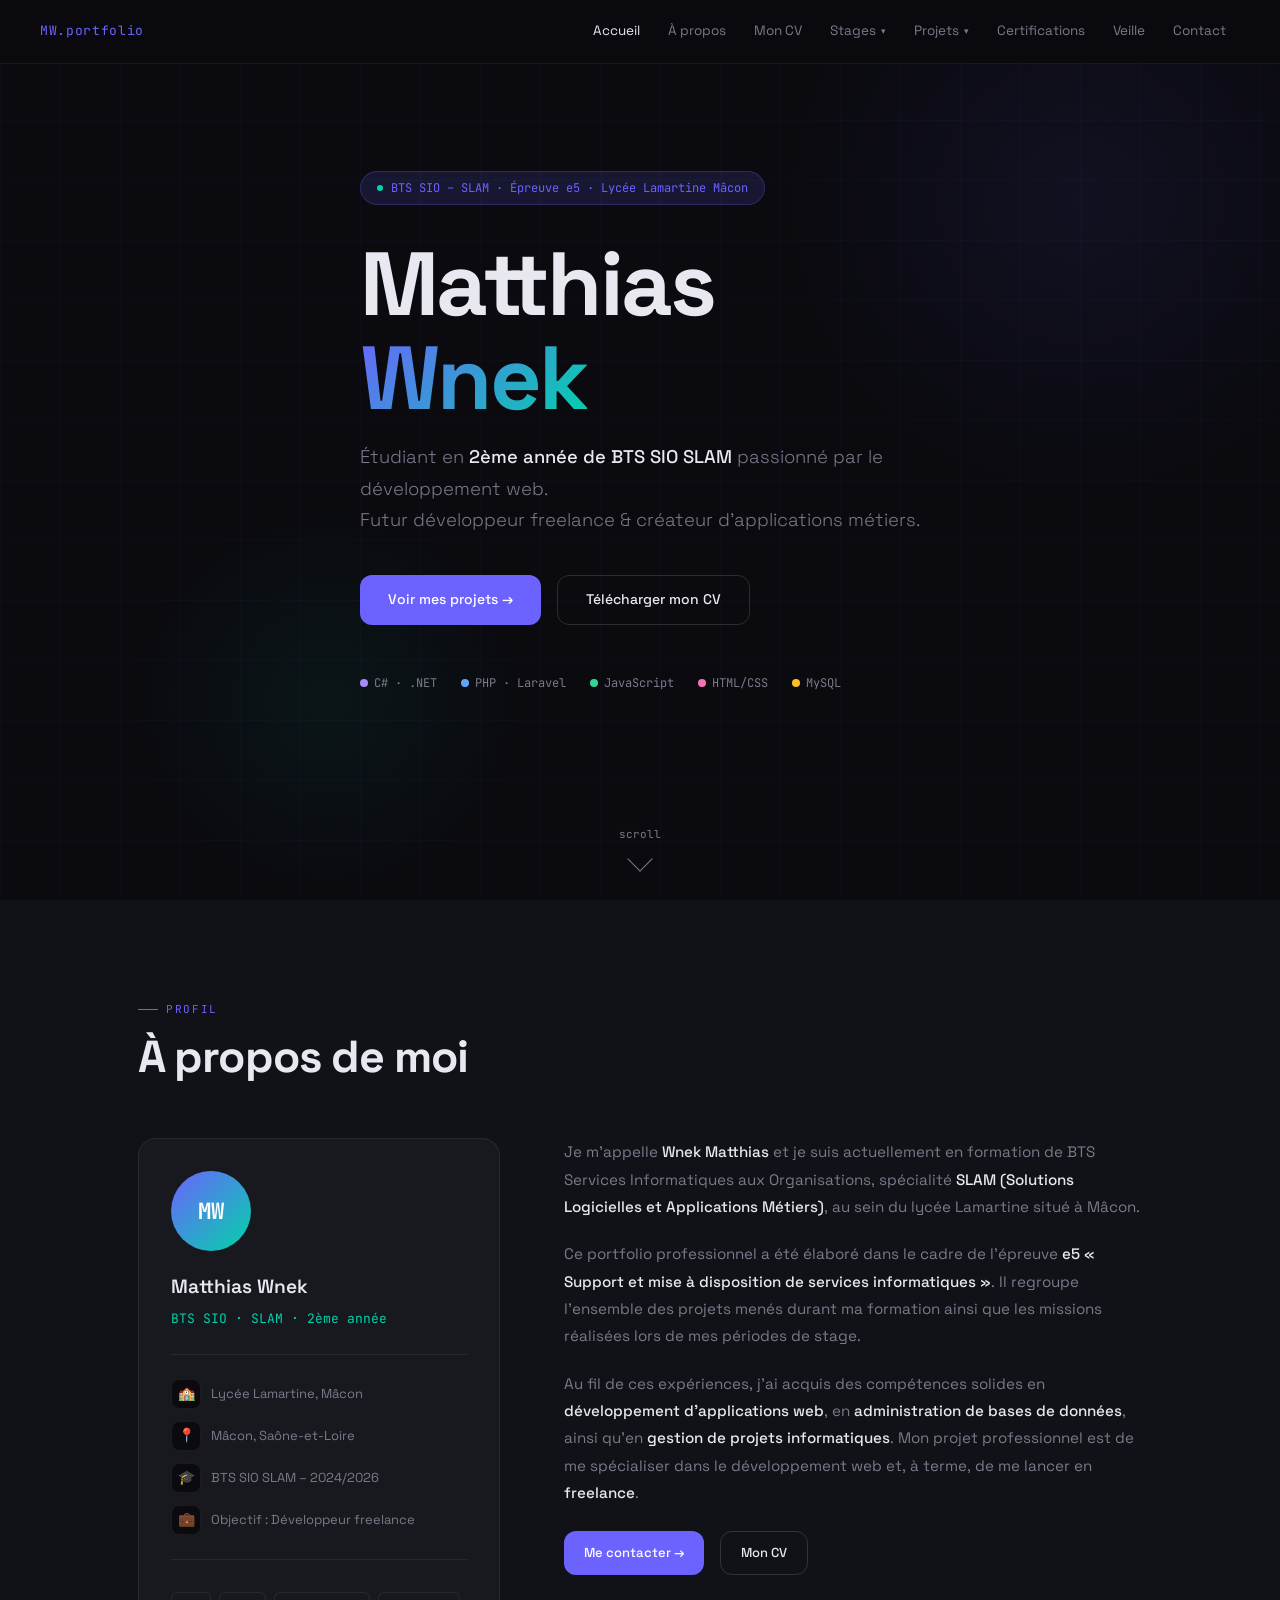
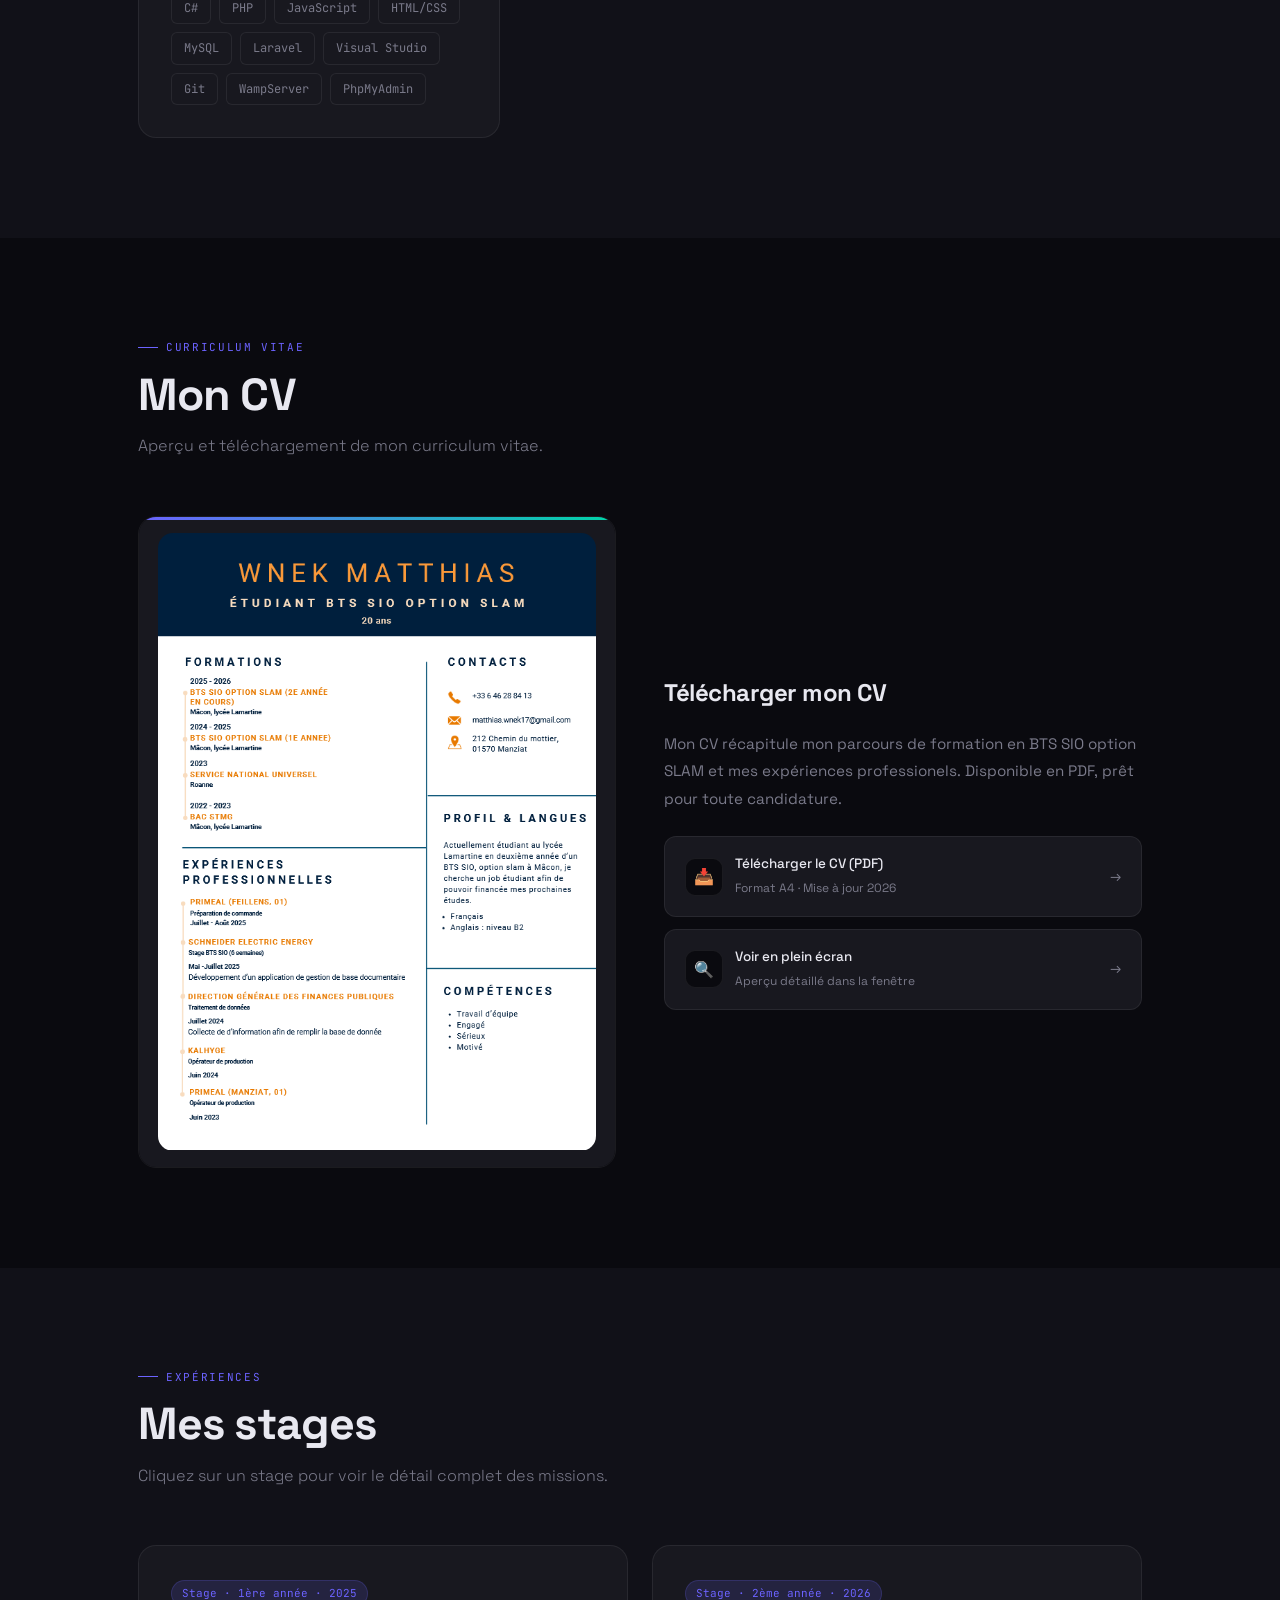
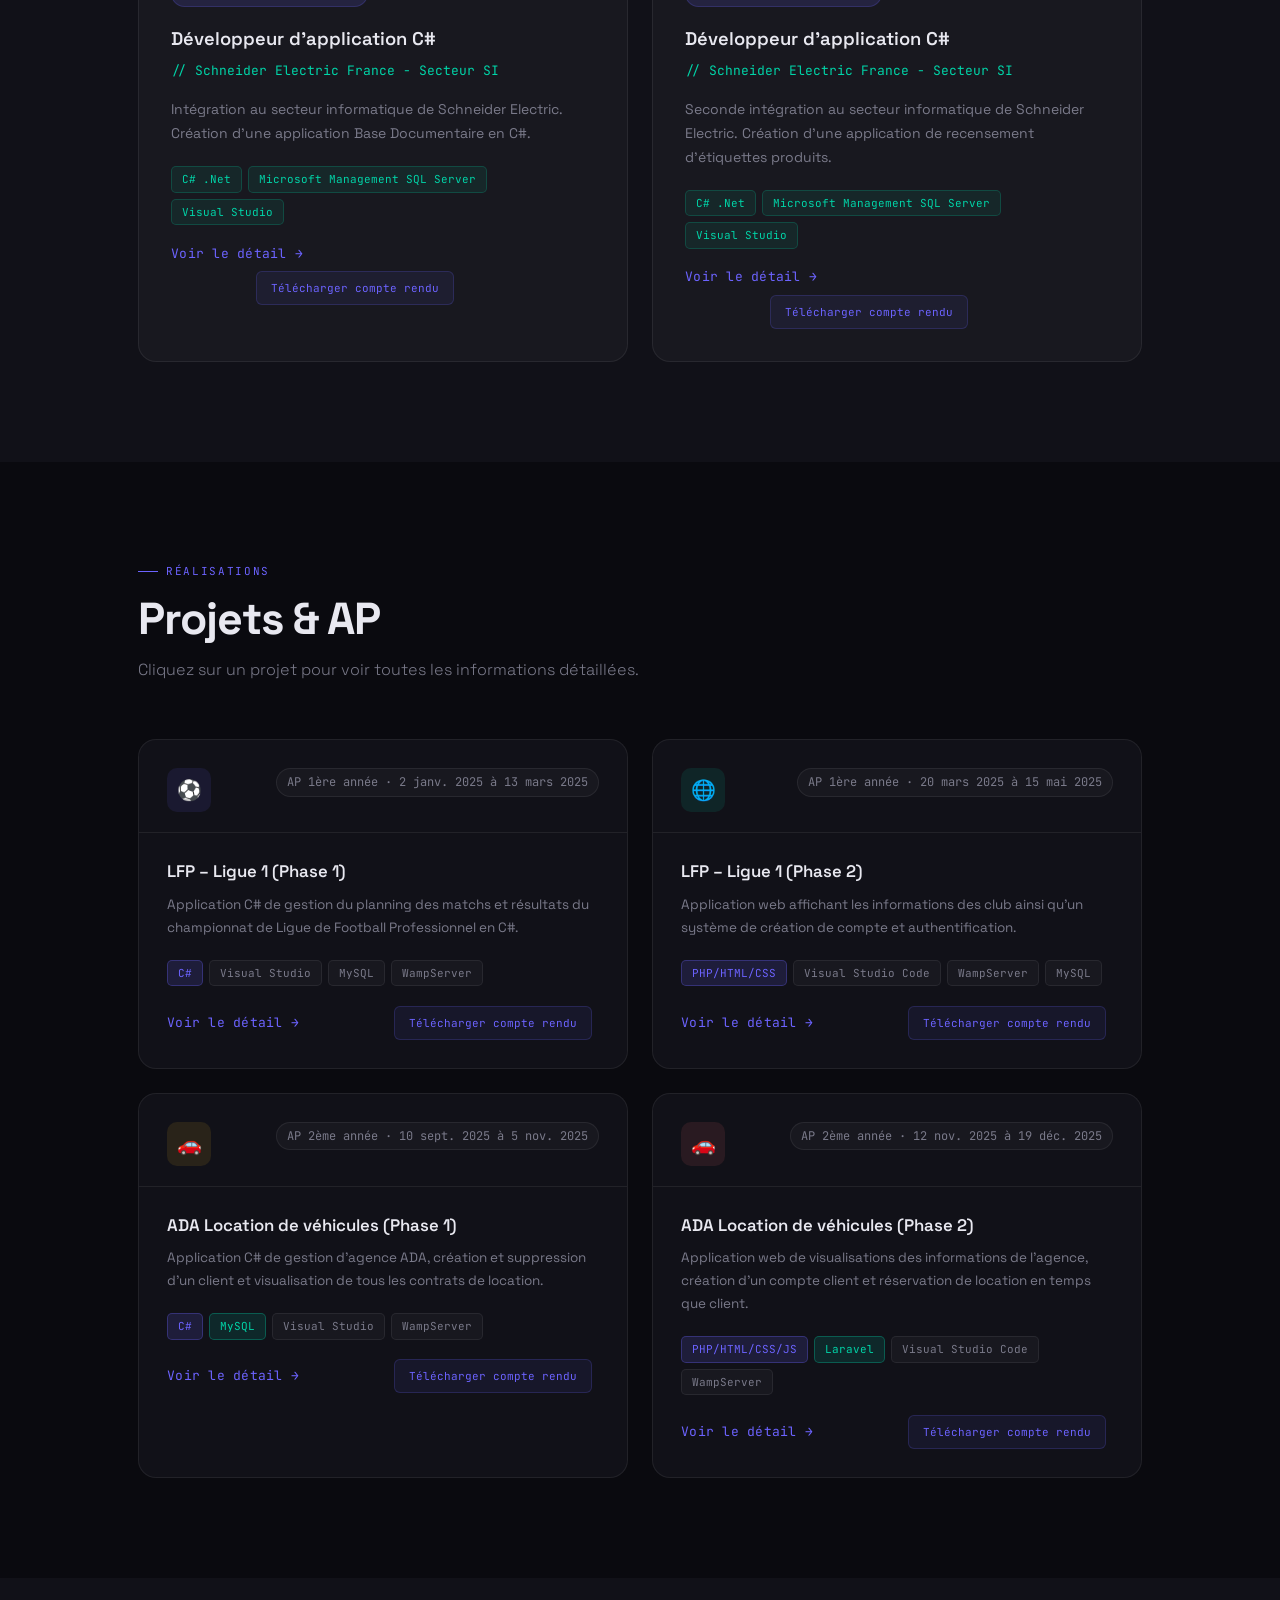
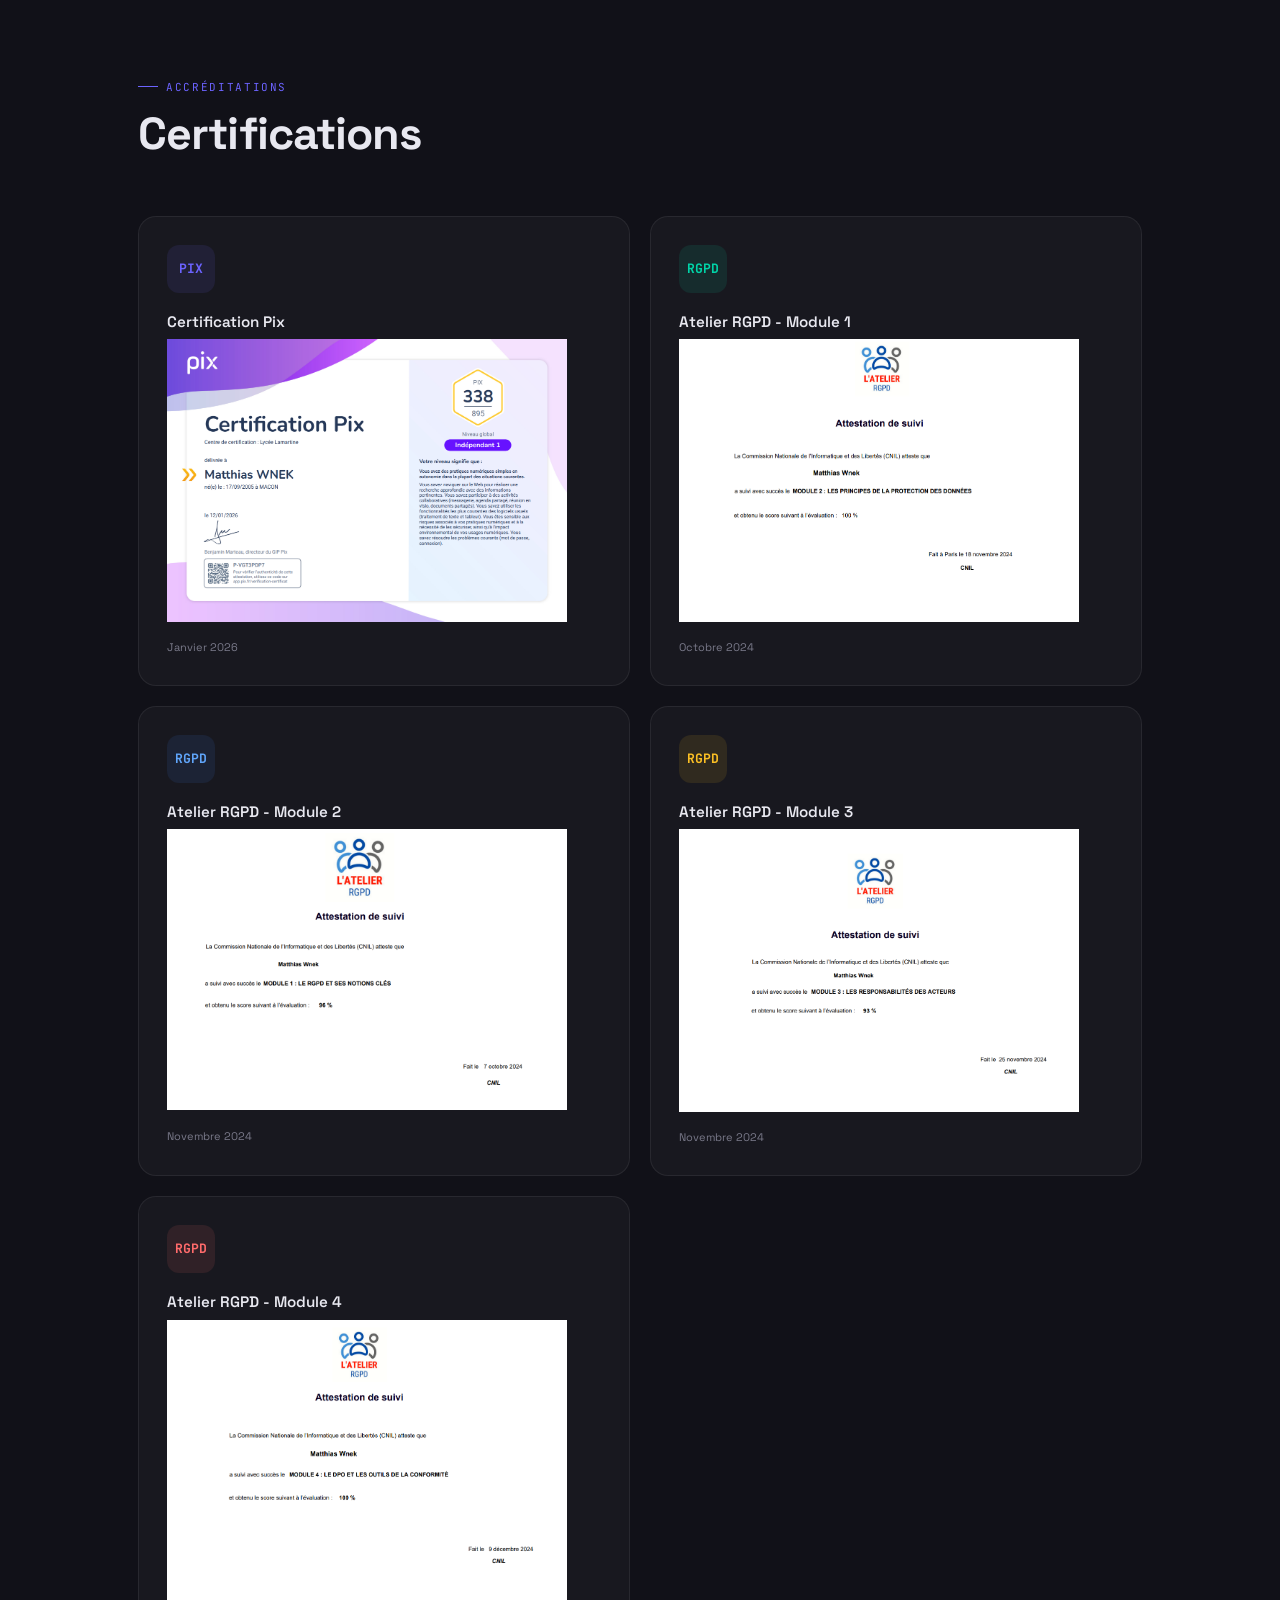
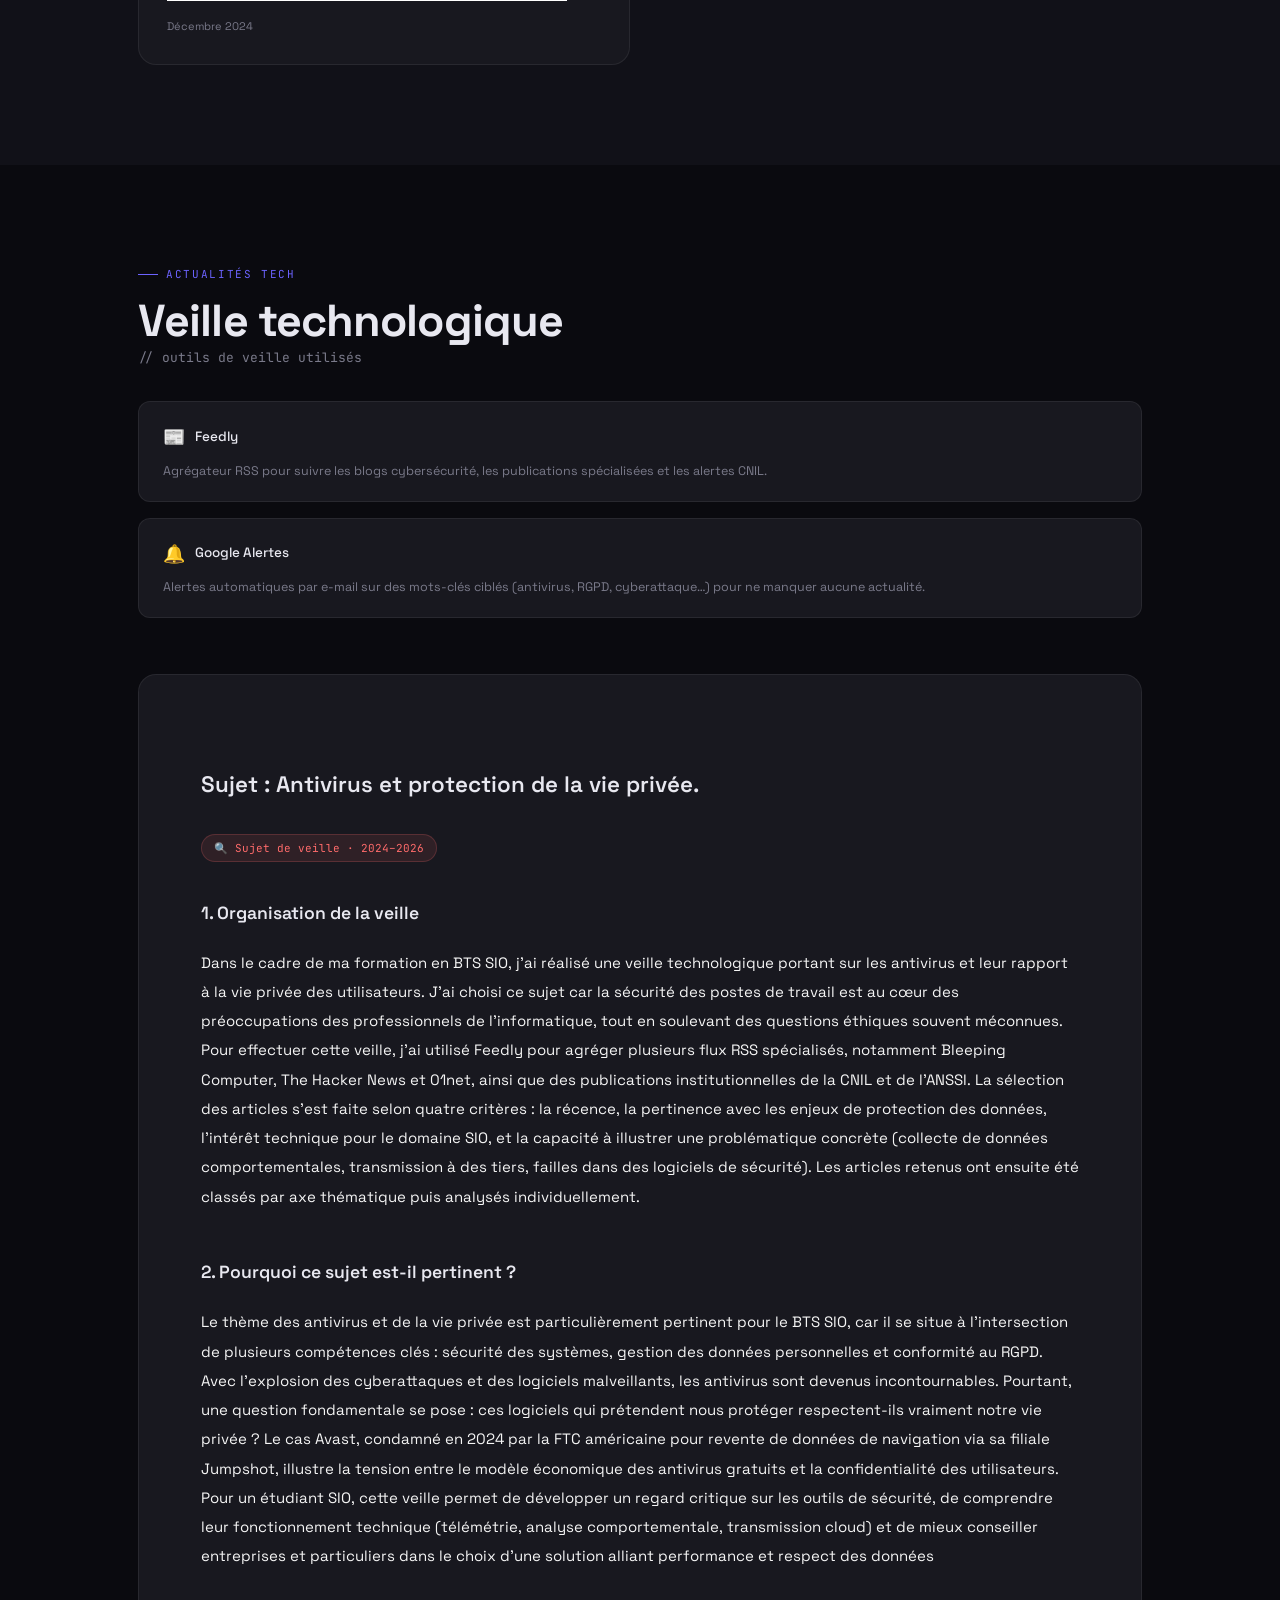
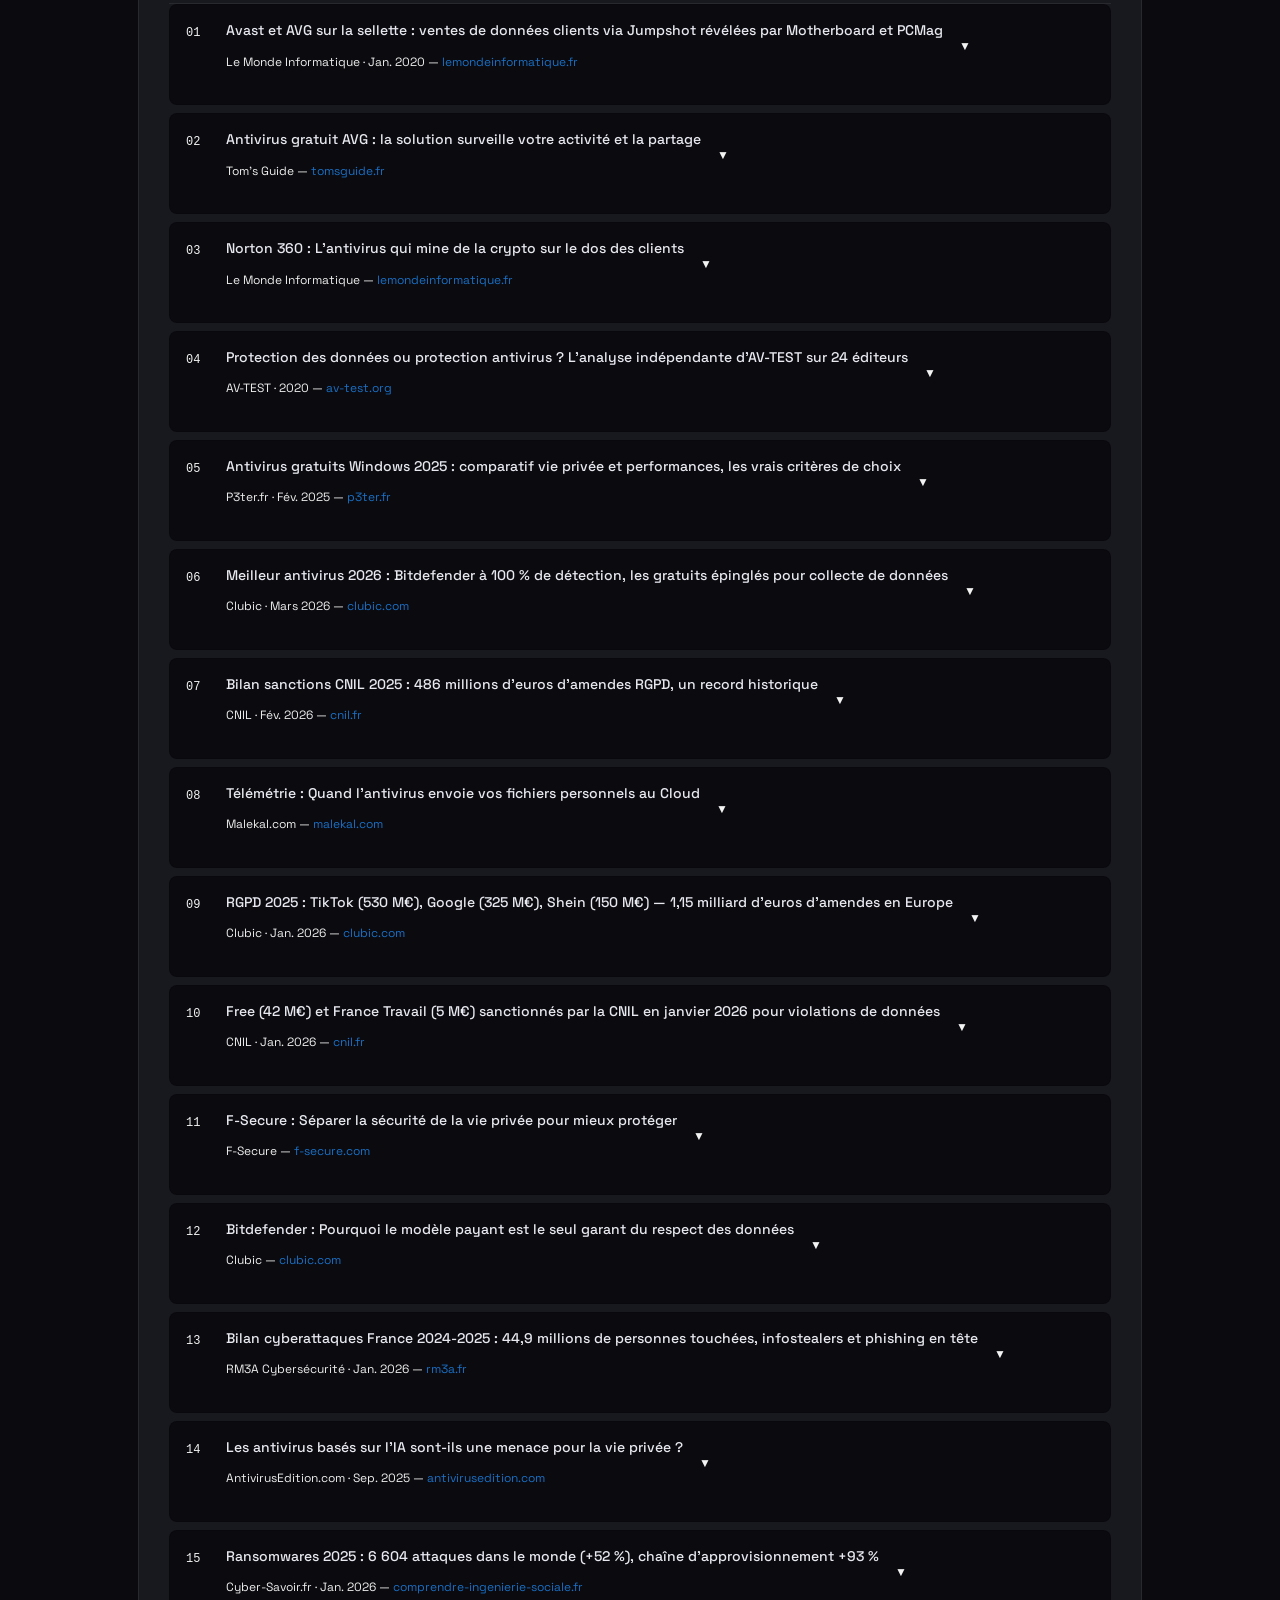
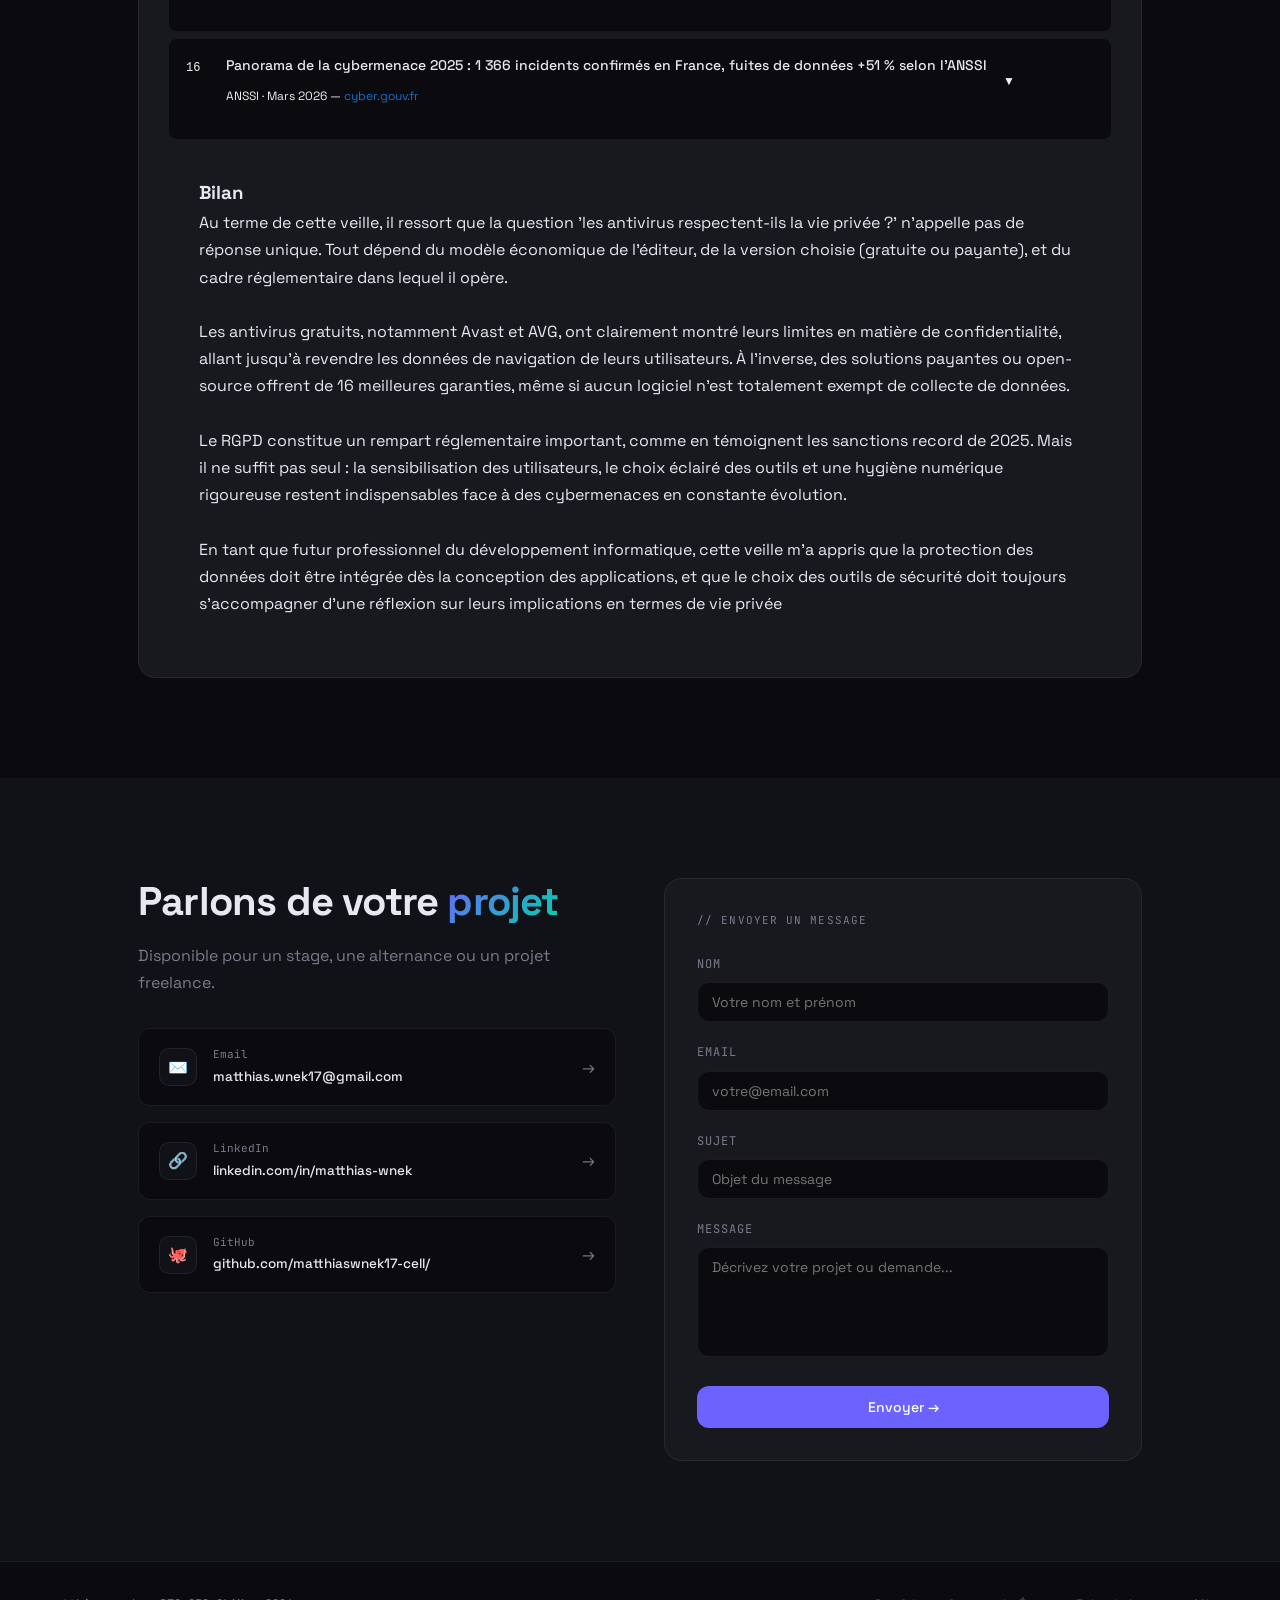
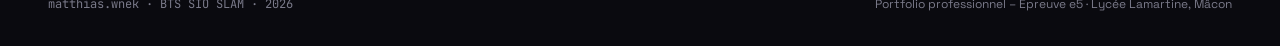
==== commit 3b727d19: "Add files via upload" ====
--- a/index.html
+++ b/index.html
@@ -20,8 +20,8 @@
       <a href="#stages">Stages <span class="caret">▾</span></a>
       <div class="dropdown">
         <div class="dd-label">Périodes de stage</div>
-        <a onclick="goAndOpen('stages','stage1')">🏛️ Stage 1ère année – DSI Mairie</a>
-        <a onclick="goAndOpen('stages','stage2')">🌐 Stage 2ème année – Agence Nexys</a>
+        <a onclick="goAndOpen('stages','stage1')">⚡ Stage 1ère année – Schneider Electric</a>
+        <a onclick="goAndOpen('stages','stage2')">⚡ Stage 2ème année – Schneider Electric</a>
       </div>
     </li>
     <li class="nav-item">
@@ -29,11 +29,11 @@
       <div class="dropdown">
         <div class="dd-label">1ère année</div>
         <a onclick="goAndOpen('projets','ap1')">⚽ AP 1 – LFP Gestion Ligue 1</a>
-        <a onclick="goAndOpen('projets','ap2')">🛒 AP 2 – E-Commerce boutique</a>
+        <a onclick="goAndOpen('projets','ap2')">🌐 AP 2 – LFP Site Internet</a>
         <hr>
         <div class="dd-label">2ème année</div>
-        <a onclick="goAndOpen('projets','ap3')">📋 AP 3 – Système de ticketing</a>
-        <a onclick="goAndOpen('projets','ap4')">📊 AP 4 – Dashboard RH</a>
+        <a onclick="goAndOpen('projets','ap3')">🚗 AP 3 – ADA Location (Phase 1)</a>
+        <a onclick="goAndOpen('projets','ap4')">🚗 AP 4 – ADA Location (Phase 2)</a>
       </div>
     </li>
     <li class="nav-item"><a href="#certifications">Certifications</a></li>
@@ -46,7 +46,7 @@
 <section id="accueil">
   <div class="hero-grid"></div><div class="hero-orb"></div><div class="hero-orb2"></div>
   <div class="container hero-content">
-    <div class="hero-tag"><div class="hero-dot"></div>BTS SIO – SLAM · Épreuve E4 · Lycée Lamartine Mâcon</div>
+    <div class="hero-tag"><div class="hero-dot"></div>BTS SIO – SLAM · Épreuve e5 · Lycée Lamartine Mâcon</div>
     <h1 class="hero-name">Matthias<br><span>Wnek</span></h1>
     <p class="hero-sub">Étudiant en <strong>2ème année de BTS SIO SLAM</strong> passionné par le développement web.<br>Futur développeur freelance & créateur d'applications métiers.</p>
     <div class="hero-cta">
@@ -87,12 +87,11 @@
           <span class="skill-tag">HTML/CSS</span><span class="skill-tag">MySQL</span><span class="skill-tag">Laravel</span>
           <span class="skill-tag">Visual Studio</span><span class="skill-tag">Git</span>
           <span class="skill-tag">WampServer</span><span class="skill-tag">PhpMyAdmin</span>
-          <span class="skill-tag">Figma</span><span class="skill-tag">Merise</span>
         </div>
       </div>
       <div class="apropos-text fade-in">
         <p>Je m'appelle <strong>Wnek Matthias</strong> et je suis actuellement en formation de BTS Services Informatiques aux Organisations, spécialité <strong>SLAM (Solutions Logicielles et Applications Métiers)</strong>, au sein du lycée Lamartine situé à Mâcon.</p>
-        <p>Ce portfolio professionnel a été élaboré dans le cadre de l'épreuve <strong>E4 « Support et mise à disposition de services informatiques »</strong>. Il regroupe l'ensemble des projets menés durant ma formation ainsi que les missions réalisées lors de mes périodes de stage.</p>
+        <p>Ce portfolio professionnel a été élaboré dans le cadre de l'épreuve <strong>e5 « Support et mise à disposition de services informatiques »</strong>. Il regroupe l'ensemble des projets menés durant ma formation ainsi que les missions réalisées lors de mes périodes de stage.</p>
         <p>Au fil de ces expériences, j'ai acquis des compétences solides en <strong>développement d'applications web</strong>, en <strong>administration de bases de données</strong>, ainsi qu'en <strong>gestion de projets informatiques</strong>. Mon projet professionnel est de me spécialiser dans le développement web et, à terme, de me lancer en <strong>freelance</strong>.</p>
         <div style="display:flex;gap:1rem;flex-wrap:wrap;margin-top:1.5rem">
           <a href="#contact" class="btn-primary" style="font-size:13px;padding:10px 20px">Me contacter →</a>
@@ -120,7 +119,7 @@
       </div>
       <div class="cv-info fade-in">
         <h3>Télécharger mon CV</h3>
-        <p>Mon CV récapitule mon parcours de formation, mes stages, mes compétences techniques et mes projets BTS SIO SLAM. Disponible en PDF, prêt pour toute candidature.</p>
+        <p>Mon CV récapitule mon parcours de formation en BTS SIO option SLAM et mes expériences professionels. Disponible en PDF, prêt pour toute candidature.</p>
         <div class="cv-actions">
           <a class="cv-action-btn" onclick="downloadCV(event)" href="#">
             <div class="cv-action-icon">📥</div>
@@ -147,22 +146,33 @@
       <p class="section-subtitle">Cliquez sur un stage pour voir le détail complet des missions.</p>
     </div>
     <div class="stages-grid">
-      <div class="stage-card fade-in" onclick="openModal('stage1')">
+
+      <!-- Stage 1 card -->
+      <div class="stage-card fade-in">
         <div class="stage-year">Stage · 1ère année · 2025</div>
-        <h3>Développeur applicatif junior</h3>
-        <div class="stage-company">// Mairie de Mâcon – DSI</div>
-        <p>Intégration à la Direction des Services Informatiques. Maintenance d'applications C#, gestion de tickets et documentation technique.</p>
-        <div class="stage-tags"><span class="stage-tag">C#</span><span class="stage-tag">SQL Server</span><span class="stage-tag">Visual Studio</span><span class="stage-tag">GLPI</span></div>
-        <div class="card-cta">Voir le détail →</div>
-      </div>
-      <div class="stage-card fade-in" onclick="openModal('stage2')">
+        <h3>Développeur d'application C#</h3>
+        <div class="stage-company">// Schneider Electric France - Secteur SI</div>
+        <p>Intégration au secteur informatique de Schneider Electric. Création d'une application Base Documentaire en C#.</p>
+        <div class="stage-tags"><span class="stage-tag">C# .Net</span><span class="stage-tag">Microsoft Management SQL Server</span><span class="stage-tag">Visual Studio</span></div>
+        <div class="stage-card-actions">
+          <button class="card-cta-btn" onclick="openModal('stage1')">Voir le détail →</button>
+          <button class="card-download-btn" onclick="downloadReport('stage1.pdf')">Télécharger compte rendu</button>
+        </div>
+      </div>
+
+      <!-- Stage 2 card -->
+      <div class="stage-card fade-in">
         <div class="stage-year">Stage · 2ème année · 2026</div>
-        <h3>Développeur web</h3>
-        <div class="stage-company">// Agence Web Nexys, Mâcon</div>
-        <p>Développement de sites vitrines et applications métiers pour des clients locaux. Full-stack PHP/Laravel + intégration front-end.</p>
-        <div class="stage-tags"><span class="stage-tag">PHP/Laravel</span><span class="stage-tag">JavaScript</span><span class="stage-tag">MySQL</span><span class="stage-tag">Git</span></div>
-        <div class="card-cta">Voir le détail →</div>
-      </div>
+        <h3>Développeur d'application C#</h3>
+        <div class="stage-company">// Schneider Electric France - Secteur SI</div>
+        <p>Seconde intégration au secteur informatique de Schneider Electric. Création d'une application de recensement d'étiquettes produits.</p>
+        <div class="stage-tags"><span class="stage-tag">C# .Net</span><span class="stage-tag">Microsoft Management SQL Server</span><span class="stage-tag">Visual Studio</span></div>
+        <div class="stage-card-actions">
+          <button class="card-cta-btn" onclick="openModal('stage2')">Voir le détail →</button>
+          <button class="card-download-btn" onclick="downloadReport('stage2.pdf')">Télécharger compte rendu</button>
+        </div>
+      </div>
+
     </div>
   </div>
 </section>
@@ -176,42 +186,63 @@
       <p class="section-subtitle">Cliquez sur un projet pour voir toutes les informations détaillées.</p>
     </div>
     <div class="projets-grid">
-      <div class="projet-card fade-in" onclick="openModal('ap1')">
+
+      <!-- AP1 card -->
+      <div class="projet-card fade-in">
         <div class="projet-header"><div class="projet-icon" style="background:rgba(108,99,255,.1)">⚽</div><span class="projet-year-badge">AP 1ère année · 2 janv. 2025 à 13 mars 2025</span></div>
         <div class="projet-body">
           <h3>LFP – Ligue 1 (Phase 1)</h3>
           <p>Application C# de gestion du planning des matchs et résultats du championnat de Ligue de Football Professionnel en C#.</p>
           <div class="projet-techs"><span class="tech-badge a">C#</span><span class="tech-badge">Visual Studio</span><span class="tech-badge">MySQL</span><span class="tech-badge">WampServer</span></div>
-          <div class="card-cta" style="margin-top:1rem">Voir le détail →</div>
-        </div>
-      </div>
-      <div class="projet-card fade-in" onclick="openModal('ap2')">
-        <div class="projet-header"><div class="projet-icon" style="background:rgba(0,212,168,.1)">⚽</div><span class="projet-year-badge">AP 1ère année · 20 mars 2025 à 15 mai 2025</span></div>
+          <div class="projet-card-actions">
+            <button class="card-cta-btn" onclick="openModal('ap1')">Voir le détail →</button>
+            <button class="card-download-btn" onclick="downloadReport('LFP1.pdf')">Télécharger compte rendu</button>
+          </div>
+        </div>
+      </div>
+
+      <!-- AP2 card -->
+      <div class="projet-card fade-in">
+        <div class="projet-header"><div class="projet-icon" style="background:rgba(0,212,168,.1)">🌐</div><span class="projet-year-badge">AP 1ère année · 20 mars 2025 à 15 mai 2025</span></div>
         <div class="projet-body">
           <h3>LFP – Ligue 1 (Phase 2)</h3>
-          <p>Application web affichant les informations des club ainsi qu'un système de création de compte et authentification</p>
-          <div class="projet-techs"><span class="tech-badge a2">PHP/HTML/CSS</span><span class="tech-badge">Visual Studio Code</span><span class="tech-badge">WampServer</span><span class="tech-badge">MySQL</span></div>
-          <div class="card-cta" style="margin-top:1rem">Voir le détail →</div>
-        </div>
-      </div>
-      <div class="projet-card fade-in" onclick="openModal('ap3')">
+          <p>Application web affichant les informations des club ainsi qu'un système de création de compte et authentification.</p>
+          <div class="projet-techs"><span class="tech-badge a">PHP/HTML/CSS</span><span class="tech-badge">Visual Studio Code</span><span class="tech-badge">WampServer</span><span class="tech-badge">MySQL</span></div>
+          <div class="projet-card-actions">
+            <button class="card-cta-btn" onclick="openModal('ap2')">Voir le détail →</button>
+            <button class="card-download-btn" onclick="downloadReport('')">Télécharger compte rendu</button>
+          </div>
+        </div>
+      </div>
+
+      <!-- AP3 card -->
+      <div class="projet-card fade-in">
         <div class="projet-header"><div class="projet-icon" style="background:rgba(251,191,36,.1)">🚗</div><span class="projet-year-badge">AP 2ème année · 10 sept. 2025 à 5 nov. 2025</span></div>
         <div class="projet-body">
-          <h3>ADA Location de véhicules Phase (Phase 1)</h3>
-          <p>Application C# de gestion d'agence ADA, création et suppression d’un client et visualisation de tous les contrats de location </p>
+          <h3>ADA Location de véhicules (Phase 1)</h3>
+          <p>Application C# de gestion d'agence ADA, création et suppression d'un client et visualisation de tous les contrats de location.</p>
           <div class="projet-techs"><span class="tech-badge a">C#</span><span class="tech-badge a2">MySQL</span><span class="tech-badge">Visual Studio</span><span class="tech-badge">WampServer</span></div>
-          <div class="card-cta" style="margin-top:1rem">Voir le détail →</div>
-        </div>
-      </div>
-      <div class="projet-card fade-in" onclick="openModal('ap4')">
+          <div class="projet-card-actions">
+            <button class="card-cta-btn" onclick="openModal('ap3')">Voir le détail →</button>
+            <button class="card-download-btn" onclick="downloadReport('Projet App ADA.pdf')">Télécharger compte rendu</button>
+          </div>
+        </div>
+      </div>
+
+      <!-- AP4 card -->
+      <div class="projet-card fade-in">
         <div class="projet-header"><div class="projet-icon" style="background:rgba(255,107,107,.1)">🚗</div><span class="projet-year-badge">AP 2ème année · 12 nov. 2025 à 19 déc. 2025</span></div>
         <div class="projet-body">
-          <h3>ADA Location de véhicules Phase (Phase 2)</h3>
+          <h3>ADA Location de véhicules (Phase 2)</h3>
           <p>Application web de visualisations des informations de l'agence, création d'un compte client et réservation de location en temps que client.</p>
           <div class="projet-techs"><span class="tech-badge a">PHP/HTML/CSS/JS</span><span class="tech-badge a2">Laravel</span><span class="tech-badge">Visual Studio Code</span><span class="tech-badge">WampServer</span></div>
-          <div class="card-cta" style="margin-top:1rem">Voir le détail →</div>
-        </div>
-      </div>
+          <div class="projet-card-actions">
+            <button class="card-cta-btn" onclick="openModal('ap4')">Voir le détail →</button>
+            <button class="card-download-btn" onclick="downloadReport('Projet ADA PHP.pdf')">Télécharger compte rendu</button>
+          </div>
+        </div>
+      </div>
+
     </div>
   </div>
 </section>
@@ -224,12 +255,16 @@
       <h2 class="section-title">Certifications</h2>
     </div>
     <div class="certif-grid">
-      <div class="certif-card fade-in"><div class="certif-logo" style="background:rgba(108,99,255,.1);color:var(--accent)">PIX</div><h4>Certification Pix</h4><div class="certif-issuer">// GIP Pix</div><div class="certif-level" style="background:rgba(108,99,255,.1);color:var(--accent)"><span class="level-star">★★★★</span> Avancé</div><div class="certif-obtained">Juin 2025</div></div>
-      <div class="certif-card fade-in"><div class="certif-logo" style="background:rgba(0,212,168,.1);color:var(--accent2)">GCP</div><h4>Google Cloud Fundamentals</h4><div class="certif-issuer">// Google Cloud Skills</div><div class="certif-level" style="background:rgba(0,212,168,.1);color:var(--accent2)"><span class="level-star">★★★</span> Intermédiaire</div><div class="certif-obtained">Mars 2025</div></div>
-      <div class="certif-card fade-in"><div class="certif-logo" style="background:rgba(59,130,246,.1);color:#60A5FA">MS</div><h4>Microsoft 365 Fundamentals</h4><div class="certif-issuer">// Microsoft Learn</div><div class="certif-level" style="background:rgba(59,130,246,.1);color:#60A5FA"><span class="level-star">★★★</span> Intermédiaire</div><div class="certif-obtained">Novembre 2024</div></div>
-      <div class="certif-card fade-in"><div class="certif-logo" style="background:rgba(251,191,36,.1);color:#FBBF24">JS</div><h4>JavaScript Algorithms & DS</h4><div class="certif-issuer">// freeCodeCamp</div><div class="certif-level" style="background:rgba(251,191,36,.1);color:#FBBF24"><span class="level-star">★★★★</span> Avancé</div><div class="certif-obtained">Janvier 2026</div></div>
-      <div class="certif-card fade-in"><div class="certif-logo" style="background:rgba(255,107,107,.1);color:var(--accent3)">RWD</div><h4>Responsive Web Design</h4><div class="certif-issuer">// freeCodeCamp</div><div class="certif-level" style="background:rgba(255,107,107,.1);color:var(--accent3)"><span class="level-star">★★★</span> Intermédiaire</div><div class="certif-obtained">Septembre 2024</div></div>
-      <div class="certif-card fade-in"><div class="certif-logo" style="background:rgba(52,211,153,.1);color:#34D399">SQL</div><h4>Bases de données relationnelles</h4><div class="certif-issuer">// OpenClassrooms</div><div class="certif-level" style="background:rgba(52,211,153,.1);color:#34D399"><span class="level-star">★★★</span> Intermédiaire</div><div class="certif-obtained">Mai 2025</div></div>
+      <div class="certif-card fade-in">
+        <div class="certif-logo" style="background:rgba(108,99,255,.1);color:var(--accent)">PIX</div>
+        <h4>Certification Pix</h4>
+        <img src="assets/img/attestations/pix.PNG" alt="" style="cursor:zoom-in" onclick="openLightbox('assets/img/attestations/pix.PNG', 'Certification Pix – Janvier 2026')">
+        <div class="certif-obtained">Janvier 2026</div>
+      </div>
+      <div class="certif-card fade-in"><div class="certif-logo" style="background:rgba(0,212,168,.1);color:var(--accent2)">RGPD</div><h4>Atelier RGPD - Module 1</h4><img src="assets/img/attestations/Attest1.PNG" alt="" style="cursor:zoom-in" onclick="openLightbox('assets/img/attestations/Attest1.PNG', 'Atelier RGPD Module 1 ')"><div class="certif-obtained">Octobre 2024</div></div>
+      <div class="certif-card fade-in"><div class="certif-logo" style="background:rgba(59,130,246,.1);color:#60A5FA">RGPD</div><h4>Atelier RGPD - Module 2</h4><img src="assets/img/attestations/Attest2.PNG" alt="" style="cursor:zoom-in" onclick="openLightbox('assets/img/attestations/Attest2.PNG', 'Atelier RGPD Module 2')"><div class="certif-obtained">Novembre 2024</div></div>
+      <div class="certif-card fade-in"><div class="certif-logo" style="background:rgba(251,191,36,.1);color:#FBBF24">RGPD</div><h4>Atelier RGPD - Module 3</h4><img src="assets/img/attestations/Attest3.PNG" alt="" style="cursor:zoom-in" onclick="openLightbox('assets/img/attestations/Attest3.PNG', 'Atelier RGPD Module 3 ')"><div class="certif-obtained">Novembre 2024</div></div>
+      <div class="certif-card fade-in"><div class="certif-logo" style="background:rgba(255,107,107,.1);color:var(--accent3)">RGPD</div><h4>Atelier RGPD - Module 4</h4><img src="assets/img/attestations/Attest4.PNG" alt="" style="cursor:zoom-in" onclick="openLightbox('assets/img/attestations/Attest4.PNG', 'Atelier RGPD Module 4')"><div class="certif-obtained">Décembre 2024</div></div>
     </div>
   </div>
 </section>
@@ -240,30 +275,353 @@
     <div class="section-header fade-in">
       <div class="section-tag">actualités tech</div>
       <h2 class="section-title">Veille technologique</h2>
-      <p class="section-subtitle">Sujet : Intelligence Artificielle appliquée au développement web.</p>
+       <div class="veille-tools fade-in">
+        <p style="font-size:13px;color:var(--muted);margin-bottom:1rem;font-family:var(--mono)">// outils de veille utilisés</p>
+        <div class="veille-tool"><div class="tool-header"><span style="font-size:18px">📰</span><div class="tool-name">Feedly</div></div><div class="tool-desc">Agrégateur RSS pour suivre les blogs cybersécurité, les publications spécialisées et les alertes CNIL.</div></div>
+        <div class="veille-tool"><div class="tool-header"><span style="font-size:18px">🔔</span><div class="tool-name">Google Alertes</div></div><div class="tool-desc">Alertes automatiques par e-mail sur des mots-clés ciblés (antivirus, RGPD, cyberattaque…) pour ne manquer aucune actualité.</div></div>
+      </div>
     </div>
     <div class="veille-layout">
       <div class="veille-main fade-in">
         <div class="veille-featured">
+          <h3>Sujet : Antivirus et protection de la vie privée.</h3>
           <div class="veille-topic-tag">🔍 Sujet de veille · 2024–2026</div>
-          <h3>L'IA générative au service du développement logiciel : révolution ou outil d'appoint ?</h3>
-          <p>Ma veille porte sur l'intégration de l'IA générative dans les pratiques de développement web. J'observe l'émergence d'outils comme GitHub Copilot, ChatGPT ou les LLM open-source dans les workflows de développement — une thématique au cœur des transformations actuelles du métier.</p>
-        </div>
-        <div>
-          <div class="veille-article"><div class="article-num">01</div><div class="article-text"><strong>GitHub Copilot dépasse 1 million d'abonnés payants</strong><span>The Verge · Mars 2025</span></div></div>
-          <div class="veille-article"><div class="article-num">02</div><div class="article-text"><strong>Laravel 11 intègre des helpers IA natifs</strong><span>Laravel News · Oct 2025</span></div></div>
-          <div class="veille-article"><div class="article-num">03</div><div class="article-text"><strong>Stack Overflow Survey 2025 : 72% des devs utilisent l'IA</strong><span>Stack Overflow · Juin 2025</span></div></div>
-          <div class="veille-article"><div class="article-num">04</div><div class="article-text"><strong>Faut-il former les étudiants avec l'IA dès le lycée ?</strong><span>Le Monde Informatique · Nov 2025</span></div></div>
-          <div class="veille-article"><div class="article-num">05</div><div class="article-text"><strong>Modèles open-source vs solutions propriétaires</strong><span>Dev.to · Jan 2026</span></div></div>
-        </div>
-      </div>
-      <div class="veille-tools fade-in">
-        <p style="font-size:13px;color:var(--muted);margin-bottom:1rem;font-family:var(--mono)">// outils de veille utilisés</p>
-        <div class="veille-tool"><div class="tool-header"><span style="font-size:18px">📰</span><div class="tool-name">Feedly</div></div><div class="tool-desc">Agrégateur RSS pour suivre les blogs tech, publications et newsletters spécialisées.</div></div>
-        <div class="veille-tool"><div class="tool-header"><span style="font-size:18px">🐙</span><div class="tool-name">GitHub Trending</div></div><div class="tool-desc">Suivi des dépôts open-source populaires liés aux LLM et aux outils IA.</div></div>
-        <div class="veille-tool"><div class="tool-header"><span style="font-size:18px">💼</span><div class="tool-name">LinkedIn</div></div><div class="tool-desc">Publications de développeurs et experts. Tendances métiers du secteur informatique.</div></div>
-        <div class="veille-tool"><div class="tool-header"><span style="font-size:18px">🧵</span><div class="tool-name">Twitter / X</div></div><div class="tool-desc">Comptes Microsoft, Google, OpenAI pour les annonces en temps réel.</div></div>
-        <div class="veille-tool"><div class="tool-header"><span style="font-size:18px">📺</span><div class="tool-name">YouTube Tech</div></div><div class="tool-desc">Fireship, Traversy Media – démos des nouveaux frameworks et outils.</div></div>
+          <h4>1. Organisation de la veille</h4>
+          <p>
+Dans le cadre de ma formation en BTS SIO, j'ai réalisé une veille technologique portant sur les antivirus et leur rapport à la vie privée des utilisateurs. J'ai choisi ce sujet car la sécurité des postes de travail est au cœur des préoccupations des professionnels de l'informatique, tout en soulevant des questions éthiques souvent méconnues.<br>Pour effectuer cette veille, j'ai utilisé Feedly pour agréger plusieurs flux RSS spécialisés, notamment Bleeping Computer, The Hacker News et 01net, ainsi que des publications institutionnelles de la CNIL et de l'ANSSI. La sélection des articles s'est faite selon quatre critères : la récence, la pertinence avec les enjeux de protection des données, l'intérêt technique pour le domaine SIO, et la capacité à illustrer une problématique concrète (collecte de données comportementales, transmission à des tiers, failles dans des logiciels de sécurité). Les articles retenus ont ensuite été classés par axe thématique puis analysés individuellement.<br>          </p>
+          <br>
+          <h4>2. Pourquoi ce sujet est-il pertinent ?</h4>
+          <p>
+            Le thème des antivirus et de la vie privée est particulièrement pertinent pour le BTS SIO, car il se situe à l'intersection de plusieurs compétences clés : sécurité des systèmes, gestion des données personnelles et conformité au RGPD.<br>Avec l'explosion des cyberattaques et des logiciels malveillants, les antivirus sont devenus incontournables. Pourtant, une question fondamentale se pose : ces logiciels qui prétendent nous protéger respectent-ils vraiment notre vie privée ? Le cas Avast, condamné en 2024 par la FTC américaine pour revente de données de navigation via sa filiale Jumpshot, illustre la tension entre le modèle économique des antivirus gratuits et la confidentialité des utilisateurs.<br>Pour un étudiant SIO, cette veille permet de développer un regard critique sur les outils de sécurité, de comprendre leur fonctionnement technique (télémétrie, analyse comportementale, transmission cloud) et de mieux conseiller entreprises et particuliers dans le choix d'une solution alliant performance et respect des données<br>
+          </p>
+        </div>
+        <div> 
+<!-- ARTICLE 01 -->
+<div class="veille-article" onclick="this.classList.toggle('open')">
+  <div class="article-header">
+    <div class="article-num">01</div>
+    <div class="article-text">
+      <strong>Avast et AVG sur la sellette : ventes de données clients via Jumpshot révélées par Motherboard et PCMag</strong>
+      <span>Le Monde Informatique · Jan. 2020 — <a href="https://www.lemondeinformatique.fr/actualites/lire-ventes-de-donnees-clients-les-antivirus-gratuits-avast-et-avg-sur-la-sellette-77878.html" target="_blank" onclick="event.stopPropagation()">lemondeinformatique.fr</a></span>
+    </div>
+    <div class="article-chevron">▼</div>
+  </div>
+  <div class="article-expand">
+    <div class="article-expand-inner">
+      <p><strong>Résumé personnel :</strong> Une enquête conjointe de Vice/Motherboard et PCMag révèle qu'Avast et sa filiale AVG collectaient discrètement l'intégralité des historiques de navigation de leurs utilisateurs via leurs antivirus gratuits, puis transmettaient ces données à leur filiale Jumpshot pour les revendre à des clients comme Google, Microsoft ou Pepsi.</p>
+      <p><strong>Analyse en profondeur :</strong> L'article met en lumière le paradoxe central de la cybersécurité grand public : le logiciel censé protéger la vie privée la viole à grande échelle. L'identifiant unique associé à chaque appareil permettait, malgré une pseudo-anonymisation, de reconstituer le profil comportemental précis de chaque utilisateur. Avast a tenté de minimiser en évoquant le RGPD, mais a finalement fermé Jumpshot sous la pression médiatique.</p>
+      <p><strong>Intérêt pour le BTS SIO :</strong> Cas d'école concret pour aborder le principe de minimisation des données (RGPD, art. 5). Il illustre pourquoi un administrateur système doit auditer les flux réseau sortants de ses postes : un antivirus peut très bien être à l'origine d'exfiltrations de données légitimes mais non consenties vers des serveurs tiers.</p>
+    </div>
+  </div>
+</div>
+
+<div class="veille-article" onclick="this.classList.toggle('open')">
+  <div class="article-header">
+    <div class="article-num">02</div>
+    <div class="article-text">
+      <strong>Antivirus gratuit AVG : la solution surveille votre activité et la partage</strong>
+      <span>Tom's Guide — <a href="https://www.tomsguide.fr/antivirus-desinstallez-avg-si-vous-tenez-a-votre-vie-privee/" target="_blank" onclick="event.stopPropagation()">tomsguide.fr</a></span>
+    </div>
+    <div class="article-chevron">▼</div>
+  </div>
+  <div class="article-expand">
+    <div class="article-expand-inner">
+      <p><strong>Résumé personnel :</strong> L'article alerte sur les pratiques d'AVG qui utilise sa version gratuite pour aspirer les termes de recherche, les clics sur les réseaux sociaux et l'historique de navigation. Ces informations sont ensuite packagées et vendues sous forme de "profils comportementaux" à des courtiers en données (data brokers).</p>
+      <p><strong>Analyse en profondeur :</strong> L'intérêt de ce texte est de décortiquer les politiques de confidentialité souvent illisibles. On y apprend que le consentement est enterré sous des termes juridiques complexes. L'article démontre que dans l'écosystème gratuit, l'utilisateur n'est plus le client, mais le produit. La performance technique est ici un prétexte à la collecte de données.</p>
+      <p><strong>Intérêt pour le BTS SIO :</strong> Cette source illustre les mécanismes de monétisation cachés. Elle apprend aux étudiants à ne pas se fier à l'interface d'un logiciel et à enquêter sur les modèles économiques avant de recommander une solution à un utilisateur final.</p>
+    </div>
+  </div>
+</div>
+
+<div class="veille-article" onclick="this.classList.toggle('open')">
+  <div class="article-header">
+    <div class="article-num">03</div>
+    <div class="article-text">
+      <strong>Norton 360 : L'antivirus qui mine de la crypto sur le dos des clients</strong>
+      <span>Le Monde Informatique — <a href="https://www.lemondeinformatique.fr/actualites/lire-norton-360-installe-un-mineur-de-crypto-monnaie-chez-ses-clients-85338.html" target="_blank" onclick="event.stopPropagation()">lemondeinformatique.fr</a></span>
+    </div>
+    <div class="article-chevron">▼</div>
+  </div>
+  <div class="article-expand">
+    <div class="article-expand-inner">
+      <p><strong>Résumé personnel :</strong> Norton a intégré un logiciel de minage de cryptomonnaies dans sa suite de sécurité, prélevant une commission de 15 % sur les gains. Bien que l'activation soit optionnelle, le module est installé d'office, alourdissant le système et posant des questions éthiques majeures sur le rôle d'un logiciel de sécurité.</p>
+      <p><strong>Analyse en profondeur :</strong> Ce texte montre une dérive vers le "Bloatware". Un antivirus doit consommer le moins de ressources possible ; ici, l'éditeur propose d'utiliser 100 % du GPU pour du profit. Cela pose des problèmes de sécurité (usure du matériel, failles potentielles dans le module de minage) et de transparence sur l'usage réel des ressources du client.</p>
+      <p><strong>Intérêt pour le BTS SIO :</strong> En SISR, cela permet de discuter de l'optimisation des ressources système. En SLAM, cela montre comment des fonctionnalités non sollicitées peuvent dégrader l'expérience utilisateur et la réputation d'un produit logiciel.</p>
+    </div>
+  </div>
+</div>
+
+<!-- ARTICLE 04 -->
+<div class="veille-article" onclick="this.classList.toggle('open')">
+  <div class="article-header">
+    <div class="article-num">04</div>
+    <div class="article-text">
+      <strong>Protection des données ou protection antivirus ? L'analyse indépendante d'AV-TEST sur 24 éditeurs</strong>
+      <span>AV-TEST · 2020 — <a href="https://www.av-test.org/fr/nouvelles/protection-des-donnees-ou-protection-antivirus/" target="_blank" onclick="event.stopPropagation()">av-test.org</a></span>
+    </div>
+    <div class="article-chevron">▼</div>
+  </div>
+  <div class="article-expand">
+    <div class="article-expand-inner">
+      <p><strong>Résumé personnel :</strong> Le laboratoire indépendant AV-TEST a épluché les politiques de confidentialité de 24 éditeurs d'antivirus pour comparer ce qu'ils déclarent collecter et ce qu'ils collectent réellement. Résultat : 5 sur 24 collectent la géolocalisation GPS, 4 recourent à la localisation Wi-Fi, et beaucoup utilisent des formulations floues comme "statistiques d'utilisation" sans définir ce que cela englobe concrètement.</p>
+      <p><strong>Analyse en profondeur :</strong> L'article montre que les antivirus bénéficient d'un capital de confiance élevé de la part des utilisateurs — confiance qui leur est accordée souvent sans contrepartie de transparence réelle. La plupart des gens n'lisent pas les politiques de confidentialité, surtout pour un logiciel de sécurité. Ce rapport révèle que cette confiance aveugle peut être instrumentalisée pour collecter bien plus que nécessaire.</p>
+      <p><strong>Intérêt pour le BTS SIO :</strong> Apprend à distinguer les droits contractuels (ce que l'éditeur peut faire selon la politique de confidentialité) des droits réglementaires (ce que le RGPD autorise). Compétence directement applicable lors de l'évaluation d'un logiciel de sécurité pour une organisation : il faut systématiquement confronter la documentation éditeur aux exigences légales.</p>
+    </div>
+  </div>
+</div>
+
+<!-- ARTICLE 05 -->
+<div class="veille-article" onclick="this.classList.toggle('open')">
+  <div class="article-header">
+    <div class="article-num">05</div>
+    <div class="article-text">
+      <strong>Antivirus gratuits Windows 2025 : comparatif vie privée et performances, les vrais critères de choix</strong>
+      <span>P3ter.fr · Fév. 2025 — <a href="https://p3ter.fr/cyber-securite/top-antivirus-gratuits-windows-comparatif-2025" target="_blank" onclick="event.stopPropagation()">p3ter.fr</a></span>
+    </div>
+    <div class="article-chevron">▼</div>
+  </div>
+  <div class="article-expand">
+    <div class="article-expand-inner">
+      <p><strong>Résumé personnel :</strong> P3ter.fr publie début 2025 un comparatif des antivirus gratuits pour Windows en intégrant le respect de la vie privée comme critère de notation à part entière. L'article documente que de nombreux antivirus gratuits financent leurs serveurs en collectant les données de navigation pour les revendre à des annonceurs, reprenant le modèle déjà dénoncé chez Avast.</p>
+      <p><strong>Analyse en profondeur :</strong> Le comparatif confronte efficacité de détection et politique de données : un antivirus très performant peut être un mauvais choix si sa politique de confidentialité est permissive. L'article montre que même des données "anonymisées" peuvent être croisées pour identifier les individus, rendant le concept d'anonymisation souvent illusoire en pratique.</p>
+      <p><strong>Intérêt pour le BTS SIO :</strong> Démontre l'importance d'une grille d'évaluation multicritère lors du choix d'un outil de sécurité. En entreprise, le critère "respect des données" s'ajoute aux critères techniques classiques (taux de détection, impact sur les performances). C'est une démarche d'analyse des risques appliquée au choix logiciel.</p>
+    </div>
+  </div>
+</div>
+
+<!-- ARTICLE 06 -->
+<div class="veille-article" onclick="this.classList.toggle('open')">
+  <div class="article-header">
+    <div class="article-num">06</div>
+    <div class="article-text">
+      <strong>Meilleur antivirus 2026 : Bitdefender à 100 % de détection, les gratuits épinglés pour collecte de données</strong>
+      <span>Clubic · Mars 2026 — <a href="https://www.clubic.com/article-77079-1-guide-comparatif-meilleur-antivirus.html" target="_blank" onclick="event.stopPropagation()">clubic.com</a></span>
+    </div>
+    <div class="article-chevron">▼</div>
+  </div>
+  <div class="article-expand">
+    <div class="article-expand-inner">
+      <p><strong>Résumé personnel :</strong> Le comparatif annuel de Clubic (mars 2026) teste 10 antivirus en conditions réelles. Bitdefender Total Security atteint 100 % de détection selon les tests AV-TEST de décembre 2025, pour moins de 50 €/an sur 5 appareils. En face, les solutions gratuites sont pointées du doigt pour avoir un modèle économique reposant sur la revente de données de navigation à des annonceurs.</p>
+      <p><strong>Analyse en profondeur :</strong> L'article met en évidence que la différence de qualité entre gratuit et payant est "abyssale". Le modèle économique est déterminant : un antivirus entièrement payant n'a aucun intérêt à monétiser vos données, alors qu'un gratuit doit compenser ses coûts d'infrastructure d'une façon ou d'une autre. Le prix devient alors un indicateur indirect de respect de la vie privée.</p>
+      <p><strong>Intérêt pour le BTS SIO :</strong> Approche concrète du coût total de possession (TCO) d'une solution de sécurité. En SLAM ou SISR, il faut savoir justifier un budget sécurité : cet article démontre qu'un antivirus payant à 4 €/mois est souvent moins coûteux à long terme qu'une solution "gratuite" dont le vrai coût est la fuite des données de l'organisation.</p>
+    </div>
+  </div>
+</div>
+<!-- ARTICLE 07 -->
+<div class="veille-article" onclick="this.classList.toggle('open')">
+  <div class="article-header">
+    <div class="article-num">07</div>
+    <div class="article-text">
+      <strong>Bilan sanctions CNIL 2025 : 486 millions d'euros d'amendes RGPD, un record historique</strong>
+      <span>CNIL · Fév. 2026 — <a href="https://www.cnil.fr/fr/bilan-sanctions-2025" target="_blank" onclick="event.stopPropagation()">cnil.fr</a></span>
+    </div>
+    <div class="article-chevron">▼</div>
+  </div>
+  <div class="article-expand">
+    <div class="article-expand-inner">
+      <p><strong>Résumé personnel :</strong> Le bilan officiel 2025 de la CNIL fait état de 486 839 500 € d'amendes cumulées — contre 55 millions en 2024 et 89 millions en 2023. Sur 259 décisions rendues, on compte 83 sanctions et 143 mises en demeure. Les trois domaines les plus sanctionnés sont les cookies sans consentement, la vidéosurveillance abusive des salariés, et l'insuffisance des mesures de sécurité des données personnelles.</p>
+      <p><strong>Analyse en profondeur :</strong> Ce bilan marque un tournant : la CNIL applique désormais pleinement le principe d'accountability du RGPD. La conformité ne se limite plus à l'existence de chartes ou de registres — elle exige des preuves concrètes (logs, audits, attestations techniques). Le message est direct : tout éditeur de logiciel qui collecte des données de navigation sans consentement explicite est exposé à des sanctions du même ordre.</p>
+      <p><strong>Intérêt pour le BTS SIO :</strong> Document de référence pour comprendre les obligations légales pesant sur les développeurs et administrateurs. En option SLAM, la mise en place d'un registre des traitements et d'une politique de cookies conforme est une compétence attendue. Ce bilan montre les conséquences concrètes d'une non-conformité, y compris pour les PME visées par les procédures simplifiées.</p>
+    </div>
+  </div>
+</div>
+
+<div class="veille-article" onclick="this.classList.toggle('open')">
+  <div class="article-header">
+    <div class="article-num">08</div>
+    <div class="article-text">
+      <strong>Télémétrie : Quand l'antivirus envoie vos fichiers personnels au Cloud</strong>
+      <span>Malekal.com — <a href="https://www.malekal.com/donnees-recuperees-antivirus/" target="_blank" onclick="event.stopPropagation()">malekal.com</a></span>
+    </div>
+    <div class="article-chevron">▼</div>
+  </div>
+  <div class="article-expand">
+    <div class="article-expand-inner">
+      <p><strong>Résumé personnel :</strong> Malekal explique le fonctionnement de la télémétrie cloud. Pour analyser une menace, l'antivirus peut envoyer des fichiers entiers vers ses serveurs. Si un document Word contient une macro suspecte, vos données personnelles ou professionnelles sont exfiltrées pour analyse sans votre avis direct.</p>
+      <p><strong>Analyse en profondeur :</strong> L'article montre la tension entre efficacité (détection proactive) et confidentialité. Le Cloud permet de bloquer les virus inconnus, mais il transforme l'ordinateur en une machine qui "parle" constamment à des serveurs distants, rendant le contrôle des données sortantes quasi impossible pour l'utilisateur lambda.</p>
+      <p><strong>Intérêt pour le BTS SIO :</strong> Indispensable pour comprendre l'architecture des antivirus modernes. Cela permet d'aborder la configuration des pare-feu et des listes d'exclusion pour protéger les données sensibles d'une organisation.</p>
+    </div>
+  </div>
+</div>
+<!-- ARTICLE 09 -->
+<div class="veille-article" onclick="this.classList.toggle('open')">
+  <div class="article-header">
+    <div class="article-num">09</div>
+    <div class="article-text">
+      <strong>RGPD 2025 : TikTok (530 M€), Google (325 M€), Shein (150 M€) — 1,15 milliard d'euros d'amendes en Europe</strong>
+      <span>Clubic · Jan. 2026 — <a href="https://www.clubic.com/actualite-596236-rgpd-1-15-milliard-d-euros-d-amendes-en-2025.html" target="_blank" onclick="event.stopPropagation()">clubic.com</a></span>
+    </div>
+    <div class="article-chevron">▼</div>
+  </div>
+  <div class="article-expand">
+    <div class="article-expand-inner">
+      <p><strong>Résumé personnel :</strong> En 2025, les autorités européennes ont prononcé plus de 330 amendes RGPD pour un total de 1,15 milliard d'euros. TikTok prend la plus lourde sanction (530 M€) pour transferts illicites de données vers la Chine, suivi de Google (325 M€) pour cookies Gmail sans consentement valide, et Shein (150 M€) pour traceurs déposés avant tout accord utilisateur.</p>
+      <p><strong>Analyse en profondeur :</strong> L'article de Clubic soulève une question dérangeante : avec 2,64 € d'amende par utilisateur impacté pour TikTok, ces sanctions sont-elles vraiment dissuasives face à des entreprises qui génèrent des milliards grâce aux données personnelles ? Cela montre que le RGPD, aussi sévère soit-il en apparence, peine encore à créer un effet dissuasif suffisant pour les géants dont le modèle repose entièrement sur la data.</p>
+      <p><strong>Intérêt pour le BTS SIO :</strong> Illustre directement les enjeux de la conformité RGPD dans un contexte professionnel. Pour un développeur ou un administrateur système, connaître les motifs de sanction les plus fréquents (base légale insuffisante, cookies non conformes, mesures de sécurité inadaptées) est indispensable pour concevoir des applications et des infrastructures conformes dès la conception (privacy by design).</p>
+    </div>
+  </div>
+</div>
+<!-- ARTICLE 10 -->
+<div class="veille-article" onclick="this.classList.toggle('open')">
+  <div class="article-header">
+    <div class="article-num">10</div>
+    <div class="article-text">
+      <strong>Free (42 M€) et France Travail (5 M€) sanctionnés par la CNIL en janvier 2026 pour violations de données</strong>
+      <span>CNIL · Jan. 2026 — <a href="https://www.cnil.fr/fr/thematique/cnil/sanctions" target="_blank" onclick="event.stopPropagation()">cnil.fr</a></span>
+    </div>
+    <div class="article-chevron">▼</div>
+  </div>
+  <div class="article-expand">
+    <div class="article-expand-inner">
+      <p><strong>Résumé personnel :</strong> Le 13 janvier 2026, la CNIL sanctionne Free Mobile (27 M€) et Free (15 M€) suite à l'intrusion d'octobre 2024 ayant compromis les données de millions d'abonnés (noms, adresses, IBAN). Le 22 janvier 2026, France Travail est condamné à 5 M€ pour ne pas avoir sécurisé les données de demandeurs d'emploi, malgré une première attaque déjà survenue en 2024.</p>
+      <p><strong>Analyse en profondeur :</strong> Ces deux affaires illustrent que la conformité RGPD ne protège pas mécaniquement contre les incidents : c'est l'absence de mesures techniques concrètes (MFA, cloisonnement des accès, supervision des prestataires) qui est sanctionnée. La CNIL tend désormais à interpréter l'obligation de sécurité de l'article 32 comme une quasi-obligation de résultat, rendant toute négligence technique coûteuse.</p>
+      <p><strong>Intérêt pour le BTS SIO :</strong> Cas pratiques parfaits pour aborder la gestion des incidents de sécurité et les obligations de notification (72h). Ces affaires montrent que la sécurité des SI n'est pas qu'une affaire technique : elle engage la responsabilité juridique et financière de l'organisation. En option SISR, la mise en œuvre du MFA et la supervision des accès partenaires sont des mesures directement issues de ce type de retours d'expérience.</p>
+    </div>
+  </div>
+</div>
+
+<div class="veille-article" onclick="this.classList.toggle('open')">
+  <div class="article-header">
+    <div class="article-num">11</div>
+    <div class="article-text">
+      <strong>F-Secure : Séparer la sécurité de la vie privée pour mieux protéger</strong>
+      <span>F-Secure — <a href="https://www.f-secure.com/fr/legal/privacy" target="_blank" onclick="event.stopPropagation()">f-secure.com</a></span>
+    </div>
+    <div class="article-chevron">▼</div>
+  </div>
+  <div class="article-expand">
+    <div class="article-expand-inner">
+      <p><strong>Résumé personnel :</strong> L'éditeur finlandais explique sa stratégie de protection multicouche. Ils ont fait le choix de ne jamais lier les données de sécurité (fichiers scannés) à l'identité réelle de l'utilisateur, créant un mur étanche entre la protection technique et le profilage.</p>
+      <p><strong>Analyse en profondeur :</strong> Cet article illustre bien le concept de "Privacy by Design". F-Secure montre que la performance perçue ne doit pas dépendre de la connaissance intime de l'utilisateur. Ils utilisent des identifiants temporaires et anonymes pour leurs services cloud, une rareté dans le secteur.</p>
+      <p><strong>Intérêt pour le BTS SIO :</strong> Un cas pratique sur la mise en œuvre technique de l'anonymisation des logs, une compétence cruciale pour la gestion de serveurs sécurisés en entreprise.</p>
+    </div>
+  </div>
+</div>
+
+<div class="veille-article" onclick="this.classList.toggle('open')">
+  <div class="article-header">
+    <div class="article-num">12</div>
+    <div class="article-text">
+      <strong>Bitdefender : Pourquoi le modèle payant est le seul garant du respect des données</strong>
+      <span>Clubic — <a href="https://www.clubic.com/article-77079-1-guide-comparatif-meilleur-antivirus.html" target="_blank" onclick="event.stopPropagation()">clubic.com</a></span>
+    </div>
+    <div class="article-chevron">▼</div>
+  </div>
+  <div class="article-expand">
+    <div class="article-expand-inner">
+      <p><strong>Résumé personnel :</strong> Bitdefender affirme que la sécurité de haut niveau coûte cher en infrastructure et que les éditeurs "gratuits" mentent forcément sur leur financement. En payant sa licence, l'utilisateur s'assure contractuellement que ses données ne sont pas la monnaie d'échange.</p>
+      <p><strong>Analyse en profondeur :</strong> L'article montre le lien entre développement et éthique : pour maintenir un laboratoire de recherche contre les menaces mondiales, il faut des fonds. L'intérêt est de comprendre que le respect des données est une fonctionnalité premium qui nécessite un modèle économique sain et transparent.</p>
+      <p><strong>Intérêt pour le BTS SIO :</strong> Aide à la prise de décision lors de l'établissement de budgets informatiques. Il justifie l'investissement dans des solutions payantes pour éviter des coûts cachés juridiques ou de réputation.</p>
+    </div>
+  </div>
+</div>
+
+<!-- ARTICLE 13 -->
+<div class="veille-article" onclick="this.classList.toggle('open')">
+  <div class="article-header">
+    <div class="article-num">13</div>
+    <div class="article-text">
+      <strong>Bilan cyberattaques France 2024-2025 : 44,9 millions de personnes touchées, infostealers et phishing en tête</strong>
+      <span>RM3A Cybersécurité · Jan. 2026 — <a href="https://rm3a.fr/bilan-des-cyberattaques-en-france-2024-2025-rm3a-cybersecurite/" target="_blank" onclick="event.stopPropagation()">rm3a.fr</a></span>
+    </div>
+    <div class="article-chevron">▼</div>
+  </div>
+  <div class="article-expand">
+    <div class="article-expand-inner">
+      <p><strong>Résumé personnel :</strong> Le bilan de RM3A Cybersécurité recense plus de 50 organisations majeures victimes sur la période 2024-2025 en France, avec un impact cumulatif sur 44,9 millions de personnes (noms, numéros de sécurité sociale, adresses, identifiants exposés). La méthode la plus utilisée reste le phishing (60 % des attaques initiales), renforcé par des deepfakes audio et des emails générés par IA.</p>
+      <p><strong>Analyse en profondeur :</strong> L'article met en évidence que les infostealers — logiciels voleurs d'identifiants stockés dans les navigateurs — sont devenus le vecteur d'entrée principal, car ils contournent les antivirus traditionnels basés sur des signatures. L'absence généralisée de MFA et la compromission de comptes partenaires expliquent la majorité des intrusions, y compris chez des organisations disposant d'antivirus.</p>
+      <p><strong>Intérêt pour le BTS SIO :</strong> Démontre que l'antivirus seul ne suffit pas : il s'inscrit dans une défense en profondeur. En BTS SIO, cela renforce la pertinence des cours sur la gestion des identités (MFA, annuaires LDAP/AD), la segmentation réseau, et la sensibilisation des utilisateurs — car 60 % des brèches impliquent un comportement humain selon le DBIR 2025.</p>
+    </div>
+  </div>
+</div>
+<!-- ARTICLE 14 -->
+<div class="veille-article" onclick="this.classList.toggle('open')">
+  <div class="article-header">
+    <div class="article-num">14</div>
+    <div class="article-text">
+      <strong>Les antivirus basés sur l'IA sont-ils une menace pour la vie privée ?</strong>
+      <span>AntivirusEdition.com · Sep. 2025 — <a href="https://www.antivirusedition.com/blog/les-antivirus-bases-sur-lia-sont-ils-une-menace-pour-la-vie-privee-1593.html" target="_blank" onclick="event.stopPropagation()">antivirusedition.com</a></span>
+    </div>
+    <div class="article-chevron">▼</div>
+  </div>
+  <div class="article-expand">
+    <div class="article-expand-inner">
+      <p><strong>Résumé personnel :</strong> L'article analyse comment les antivirus IA s'appuient sur le cloud pour mutualiser les données de télémétrie de millions d'utilisateurs, entraîner leurs modèles sur de grands volumes, et repérer des tendances mondiales. En contrepartie, les antivirus envoient automatiquement vers des serveurs distants les activités utilisateur, les processus en cours et les exécutables lancés — soulevant des questions sur ce qui est collecté, comment c'est stocké, et à quelles fins.</p>
+      <p><strong>Analyse en profondeur :</strong> L'efficacité d'un antivirus IA repose directement sur la quantité et la qualité des données analysées : plus il collecte, mieux il détecte. Mais cette logique crée une tension fondamentale avec le RGPD, qui impose une minimisation stricte des données collectées. L'article montre que pour les entreprises, certaines données traitées par l'antivirus peuvent être très sensibles (RH, stratégiques, commerciales), rendant indispensable un contrôle granulaire de la télémétrie.</p>
+      <p><strong>Intérêt pour le BTS SIO :</strong> Aborde l'architecture des antivirus modernes de manière concrète : local vs cloud, analyse comportementale, flux de télémétrie. Indispensable pour comprendre la configuration des pare-feu d'entreprise, des listes d'exclusion et des politiques de groupe (GPO) qui permettent de limiter les données sortantes d'un antivirus tout en maintenant sa protection.</p>
+    </div>
+  </div>
+</div>
+
+<!-- ARTICLE 15 -->
+<div class="veille-article" onclick="this.classList.toggle('open')">
+  <div class="article-header">
+    <div class="article-num">15</div>
+    <div class="article-text">
+      <strong>Ransomwares 2025 : 6 604 attaques dans le monde (+52 %), chaîne d'approvisionnement +93 %</strong>
+      <span>Cyber-Savoir.fr · Jan. 2026 — <a href="https://comprendre-ingenierie-sociale.fr/attaques-ransomware-et-de-la-chaine-dapprovisionnement-en-2025-analyse-des-records-et-implications-pour-2026/" target="_blank" onclick="event.stopPropagation()">comprendre-ingenierie-sociale.fr</a></span>
+    </div>
+    <div class="article-chevron">▼</div>
+  </div>
+  <div class="article-expand">
+    <div class="article-expand-inner">
+      <p><strong>Résumé personnel :</strong> Selon les données de Cyble analysées début 2026, 6 604 attaques par ransomware ont été revendiquées en 2025 (+52 % par rapport à 2024), avec un pic de 731 attaques en décembre 2025. En parallèle, les attaques sur la chaîne d'approvisionnement ont bondi de 93 %, passant de 154 à 297 incidents. Les groupes ransomware se sont professionnalisés en entreprises criminelles avec des structures hiérarchiques et des modèles RaaS (Ransomware-as-a-Service).</p>
+      <p><strong>Analyse en profondeur :</strong> L'article montre que les affiliés RaaS s'adaptent instantanément aux démantèlements policiers (la chute de RansomHub a été immédiatement compensée par la montée de Qilin). Face à des ransomwares polymorphes qui changent de signature à chaque infection, les antivirus basés uniquement sur des signatures sont devenus inefficaces, rendant indispensables les solutions EDR à analyse comportementale.</p>
+      <p><strong>Intérêt pour le BTS SIO :</strong> Justifie la migration des entreprises vers les solutions EDR (Endpoint Detection and Response) et XDR. En option SISR, cela concrétise les cours sur la détection d'intrusion : comprendre pourquoi un simple antivirus à signatures ne suffit plus face au ransomware polymorphe est un argument technique fondamental pour tout projet de sécurisation d'infrastructure.</p>
+    </div>
+  </div>
+</div>
+
+<!-- ARTICLE 16 -->
+<div class="veille-article" onclick="this.classList.toggle('open')">
+  <div class="article-header">
+    <div class="article-num">16</div>
+    <div class="article-text">
+      <strong>Panorama de la cybermenace 2025 : 1 366 incidents confirmés en France, fuites de données +51 % selon l'ANSSI</strong>
+      <span>ANSSI · Mars 2026 — <a href="https://cyber.gouv.fr/actualites/panorama-de-la-cybermenace-2025/" target="_blank" onclick="event.stopPropagation()">cyber.gouv.fr</a></span>
+    </div>
+    <div class="article-chevron">▼</div>
+  </div>
+  <div class="article-expand">
+    <div class="article-expand-inner">
+      <p><strong>Résumé personnel :</strong> Le Panorama de la cybermenace 2025 de l'ANSSI recense 1 366 incidents confirmés (stable par rapport à 2024) et une hausse de 51 % des exfiltrations de données. Les secteurs les plus ciblés sont l'éducation/recherche (34 %), les ministères et collectivités (24 %), la santé (10 %) et les télécommunications (9 %). L'ANSSI observe une convergence inquiétante entre groupes étatiques et cybercriminels : des acteurs d'État (Corée du Nord, Chine) ont recours au ransomware à des fins lucratives.</p>
+      <p><strong>Analyse en profondeur :</strong> L'ANSSI met en garde contre un "brouillard technologique" où les attaquants utilisent des outils légitimes (AnyDesk, services de stockage cloud) pour masquer leurs activités et contourner les antivirus. Cette technique du "living off the land" rend la détection par signature totalement inopérante, et renforce la nécessité d'une analyse comportementale et d'une supervision active des flux réseaux.</p>
+      <p><strong>Intérêt pour le BTS SIO :</strong> Document de référence institutionnel à citer en contexte professionnel. Il justifie les recommandations de l'ANSSI sur la transposition de NIS 2 et du Cyber Resilience Act. En BTS SIO, comprendre le panorama des menaces réelles en France permet de contextualiser les projets de sécurisation : pourquoi le MFA, pourquoi la gestion des vulnérabilités, pourquoi la supervision des accès partenaires sont des priorités absolues.</p>
+    </div>
+  </div>
+</div>
+     <div class="Bilan-veille">
+        <h3>Bilan</h3>
+        <p>
+        Au terme de cette veille, il ressort que la question 'les antivirus respectent-ils la vie
+        privée ?' n'appelle pas de réponse unique. Tout dépend du modèle économique de
+        l'éditeur, de la version choisie (gratuite ou payante), et du cadre réglementaire dans
+        lequel il opère.
+        </p>
+        <br>
+        <p>
+        Les antivirus gratuits, notamment Avast et AVG, ont clairement montré leurs limites
+        en matière de confidentialité, allant jusqu'à revendre les données de navigation de
+        leurs utilisateurs. À l'inverse, des solutions payantes ou open-source offrent de
+        16 meilleures garanties, même si aucun logiciel n'est totalement exempt de collecte de
+        données.
+        </p>
+        <br>
+        <p>
+        Le RGPD constitue un rempart réglementaire important, comme en témoignent les
+        sanctions record de 2025. Mais il ne suffit pas seul : la sensibilisation des
+        utilisateurs, le choix éclairé des outils et une hygiène numérique rigoureuse restent
+        indispensables face à des cybermenaces en constante évolution.
+        </p>
+        <br>
+        <p>
+        En tant que futur professionnel du développement informatique, cette veille m'a
+        appris que la protection des données doit être intégrée dès la conception des
+        applications, et que le choix des outils de sécurité doit toujours
+        s'accompagner d'une réflexion sur leurs implications en termes de vie privée
+      </p>
+     </div>
+</div>
       </div>
     </div>
   </div>
@@ -277,9 +635,9 @@
         <h2>Parlons de votre <span>projet</span></h2>
         <p>Disponible pour un stage, une alternance ou un projet freelance.</p>
         <div class="contact-links">
-          <a href="mailto:matthias.wnek@gmail.com" class="contact-link"><div class="cl-icon">✉️</div><div style="flex:1"><div class="cl-label">Email</div><div class="cl-value">matthias.wnek@gmail.com</div></div><span style="color:var(--muted)">→</span></a>
+          <a href="mailto:matthias.wnek17@gmail.com" class="contact-link"><div class="cl-icon">✉️</div><div style="flex:1"><div class="cl-label">Email</div><div class="cl-value">matthias.wnek17@gmail.com</div></div><span style="color:var(--muted)">→</span></a>
           <a href="https://www.linkedin.com/in/matthias-wnek" target="_blank" class="contact-link"><div class="cl-icon">🔗</div><div style="flex:1"><div class="cl-label">LinkedIn</div><div class="cl-value">linkedin.com/in/matthias-wnek</div></div><span style="color:var(--muted)">→</span></a>
-          <a href="https://github.com/matthiaswnek" target="_blank" class="contact-link"><div class="cl-icon">🐙</div><div style="flex:1"><div class="cl-label">GitHub</div><div class="cl-value">github.com/matthiaswnek</div></div><span style="color:var(--muted)">→</span></a>
+          <a href="https://github.com/matthiaswnek17-cell/" target="_blank" class="contact-link"><div class="cl-icon">🐙</div><div style="flex:1"><div class="cl-label">GitHub</div><div class="cl-value">github.com/matthiaswnek17-cell/</div></div><span style="color:var(--muted)">→</span></a>
         </div>
       </div>
       <div class="contact-form fade-in">
@@ -296,7 +654,7 @@
 
 <footer>
   <div class="footer-logo">matthias.wnek · BTS SIO SLAM · 2026</div>
-  <div style="font-size:12px;color:var(--muted)">Portfolio professionnel – Épreuve E4 · Lycée Lamartine, Mâcon</div>
+  <div style="font-size:12px;color:var(--muted)">Portfolio professionnel – Épreuve e5 · Lycée Lamartine, Mâcon</div>
 </footer>
 
 <!-- ══════════ MODALES ══════════ -->
@@ -311,7 +669,7 @@
       <div class="modal-subtitle">// Matthias Wnek · BTS SIO SLAM · 2026</div>
     </div>
     <div class="modal-body">
-      <div class="cv-placeholder"> 
+      <div class="cv-placeholder">
         <img src="assets/img/cv.PNG" alt="">
       </div>
       <div style="display:flex;gap:.75rem;flex-wrap:wrap;justify-content:center;margin-top:.5rem">
@@ -321,123 +679,173 @@
   </div>
 </div>
 
-<!-- STAGE 1 -->
+<!-- ══ STAGE 1 ══ -->
 <div class="modal-backdrop" id="modal-stage1" onclick="closeBack(event,'modal-stage1')">
   <div class="modal">
     <div class="modal-top">
       <button class="modal-close" onclick="closeModal('modal-stage1')">✕</button>
-      <div class="modal-header-icon" style="background:rgba(108,99,255,.12)">🏛️</div>
-      <div class="modal-tag">stage · 1ère année · 5 semaines · janvier 2025</div>
-      <div class="modal-title">Développeur applicatif junior</div>
-      <div class="modal-subtitle">// Mairie de Mâcon – Direction des Services Informatiques</div>
+      <div class="modal-header-icon" style="background:rgba(108,99,255,.12)">⚡</div>
+      <div class="modal-tag">Stage · 1ère année · 6 semaines · 26 mai 2025 à 4 juill. 2025</div>
+      <div class="modal-title">Développeur d'application C#</div>
+      <div class="modal-subtitle">// Schneider Electric France - Secteur SI</div>
     </div>
     <div class="modal-body">
       <div class="modal-grid">
-        <div class="mg-item"><div class="mg-label">Entreprise</div><div class="mg-value">Mairie de Mâcon – DSI</div></div>
-        <div class="mg-item"><div class="mg-label">Durée</div><div class="mg-value">5 semaines · Janv. 2025</div></div>
+        <div class="mg-item"><div class="mg-label">Durée</div><div class="mg-value">6 semaines</div></div>
         <div class="mg-item"><div class="mg-label">Lieu</div><div class="mg-value">Mâcon, Saône-et-Loire</div></div>
-        <div class="mg-item"><div class="mg-label">Secteur</div><div class="mg-value">Collectivité territoriale</div></div>
+        <div class="mg-item"><div class="mg-label">Secteur</div><div class="mg-value">Informatique / SI</div></div>
+        <div class="mg-item"><div class="mg-label">Nom de projet</div><div class="mg-value">BaseDoc</div></div>
       </div>
       <div class="modal-section">
         <div class="ms-title">Contexte & missions</div>
-        <p>J'ai intégré la <strong>Direction des Services Informatiques de la Mairie de Mâcon</strong>, une équipe de 4 techniciens gérant l'ensemble du parc informatique de la collectivité (environ 200 postes). Ma mission principale consistait à <strong>participer à la maintenance et à l'évolution d'une application de gestion administrative</strong> développée en C# sous Visual Studio, ainsi qu'à assurer une partie du support utilisateur.</p>
+        <p>Développement d'une application de <strong>gestion documentaire</strong> en C# .NET pour l'équipe qualité de Schneider Electric. L'objectif était de <strong>répertorier automatiquement l'ensemble des fichiers</strong> contenus dans une arborescence de dossiers, de les stocker en base de données et de les exposer via une interface de consultation et de filtrage.</p>
       </div>
       <div class="modal-section">
         <div class="ms-title">Tâches réalisées</div>
         <ul class="modal-list">
-          <li>Analyse et correction de bugs dans l'application C# de gestion des congés</li>
-          <li>Ajout d'une fonctionnalité de filtrage avancé dans les tableaux de données</li>
-          <li>Gestion et traitement de tickets d'assistance utilisateurs via GLPI</li>
-          <li>Rédaction d'une documentation technique des procédures internes</li>
-          <li>Participation à l'inventaire et à la mise à jour du parc matériel</li>
-          <li>Sauvegarde et restauration de bases de données SQL Server</li>
+          <li>Parcours récursif de l'arborescence de dossiers et extraction des métadonnées de chaque fichier (nom, chemin, format, date de création/modification…)</li>
+          <li>Conception et alimentation d'une base de données Microsoft SQL Server pour stocker l'ensemble des fichiers référencés</li>
+          <li>Affichage des fichiers sous forme de lignes dans un <code>DataGridView</code> avec colonnes configurables (id, nom, format, date, chemin…)</li>
+          <li>Ouverture du fichier ou de son dossier source directement depuis l'explorateur Windows via l'interface</li>
+          <li>Marquage automatique de chaque fichier comme <em>disponible</em> ou <em>indisponible</em> selon la validité de son chemin</li>
+          <li>Bouton d'import/refresh pour resynchroniser la base de données avec l'état réel du dossier source</li>
+          <li>Création d'une table administrateurs (via SESA) pour gérer les droits de mise à jour de l'application</li>
+          <li>Conception des classes C# : <code>Utilisateur</code>, <code>Fichier</code> et une classe dédiée aux requêtes SQL</li>
         </ul>
       </div>
       <div class="modal-section">
+        <div class="ms-title">Captures d'écran</div>
+        <div class="modal-gallery">
+          <div class="gallery-item" onclick="openLightbox('assets/img/screens/stage1/formprincipaladmin.PNG', 'Vue principale en Administrateur')"><img src="assets/img/screens/stage1/formprincipaladmin.PNG" alt="Vue principale ADMIN"><div class="gallery-caption">// Vue principale en ADMIN – liste des fichiers</div></div>
+          <div class="gallery-item" onclick="openLightbox('assets/img/screens/stage1/formprincpiallist.PNG', 'Vue principale en Utilisateur')"><img src="assets/img/screens/stage1/formprincpiallist.PNG" alt="Vue principale USER"><div class="gallery-caption">// Vue principale en UTILISATEUR – liste des fichiers</div></div>
+          <div class="gallery-item" onclick="openLightbox('assets/img/screens/stage1/filtre.PNG', 'Filtrage et recherche par critères')"><img src="assets/img/screens/stage1/filtre.PNG" alt="Filtrage"><div class="gallery-caption">// Filtrage et recherche</div></div>
+          <div class="gallery-item" onclick="openLightbox('assets/img/screens/stage1/bdduser.PNG', 'Table ADM_ADMIN répertoriant tous les administrateurs')"><img src="assets/img/screens/stage1/bdduser.PNG" alt="Connexion admin"><div class="gallery-caption">// Table ADM_ADMIN répertoriant tous les administrateurs</div></div>
+          <div class="gallery-item" onclick="openLightbox('assets/img/screens/stage1/recurcivité.PNG', 'Import et récurcivité')"><img src="assets/img/screens/stage1/recurcivité.PNG" alt="Import"><div class="gallery-caption">// Import et récurcivité</div></div>
+        </div>
+      </div>
+      <div class="modal-section">
         <div class="ms-title">Technologies utilisées</div>
-        <div class="modal-badges">
-          <span class="modal-badge ac">C#</span><span class="modal-badge ac">Visual Studio</span>
-          <span class="modal-badge a2">SQL Server</span><span class="modal-badge">GLPI</span>
-          <span class="modal-badge">Windows Server</span><span class="modal-badge">Active Directory</span>
-        </div>
-      </div>
-      <div class="modal-section">
-        <div class="ms-title">Compétences acquises (référentiel BTS SIO)</div>
+        <div class="tech-logo-grid">
+          <div class="tech-logo-item ac"><svg viewBox="0 0 24 24" fill="none" xmlns="http://www.w3.org/2000/svg"><path d="M12 2L2 7v10l10 5 10-5V7L12 2z" fill="#9B4F96"/><text x="12" y="16" text-anchor="middle" font-size="9" font-weight="700" fill="white" font-family="sans-serif">C#</text></svg>C#</div>
+          <div class="tech-logo-item ac"><svg viewBox="0 0 24 24" xmlns="http://www.w3.org/2000/svg"><rect width="24" height="24" rx="4" fill="#512BD4"/><text x="12" y="16" text-anchor="middle" font-size="7.5" font-weight="700" fill="white" font-family="sans-serif">.NET</text></svg>.NET</div>
+          <div class="tech-logo-item ac"><svg viewBox="0 0 24 24" xmlns="http://www.w3.org/2000/svg"><path d="M3 3h8v8H3z" fill="#68217A"/><path d="M13 3h8v8h-8z" fill="#B179C8"/><path d="M3 13h8v8H3z" fill="#B179C8"/><path d="M13 13h8v8h-8z" fill="#68217A"/></svg>Visual Studio</div>
+          <div class="tech-logo-item a2"><svg viewBox="0 0 24 24" xmlns="http://www.w3.org/2000/svg"><rect width="24" height="24" rx="4" fill="#CC2927"/><text x="12" y="10" text-anchor="middle" font-size="5" font-weight="700" fill="white" font-family="sans-serif">SQL</text><text x="12" y="17" text-anchor="middle" font-size="5" font-weight="700" fill="white" font-family="sans-serif">SERVER</text></svg>Microsoft SQL Server</div>
+        </div>
+      </div>
+      <div class="modal-section">
+        <div class="ms-title">Compétences acquises</div>
         <ul class="modal-list">
-          <li>1.1 – Recenser et identifier les ressources numériques</li>
-          <li>2.3 – Traiter des demandes concernant les applications</li>
-          <li>3.2 – Gérer des incidents et des demandes d'assistance</li>
+          <li>4.1 – Analyser les besoins et modéliser une solution applicative</li>
+          <li>4.2 – Concevoir et développer une solution applicative</li>
+          <li>4.3 – Gérer les données et les accès à une base de données</li>
           <li>5.1 – Réaliser les tests d'intégration d'un service</li>
-          <li>5.3 – Accompagner les utilisateurs dans la mise en place d'un service</li>
         </ul>
       </div>
       <div class="modal-section">
         <div class="ms-title">Bilan</div>
-        <p>Ce premier stage m'a permis de découvrir le contexte d'une DSI en collectivité et de mettre en pratique mes acquis en C#. Travailler sur un code existant et s'adapter aux contraintes d'un environnement de production m'a beaucoup appris sur la rigueur nécessaire en milieu professionnel.</p>
-      </div>
-    </div>
-  </div>
-</div>
-
-<!-- STAGE 2 -->
+        <p>Ce stage m'a permis de renforcé mes compétences en C# .NET, notamment en conception de base de données (index, codifications, ...). Il m'a également appris la vie en entreprise côté bureau et le plaisir de pouvoir développé une applications pour un réel besoin.
+          Lors de ce stage j'ai également appris sur la récurcivité et les outils comme system.IO pour accéder à la bibliotèque.
+        </p>
+      </div>
+      <div class="modal-section modal-download-section" style="display:flex;gap:.75rem;flex-wrap:wrap">
+        <button class="modal-download-btn" onclick="downloadReport('stage1.pdf')">📥 Télécharger le compte rendu</button>
+        <button class="modal-download-btn" onclick="downloadReport('attestation_stage1.pdf')" style="background:rgba(0,212,168,.08);border-color:rgba(0,212,168,.3);color:var(--accent2)">🏅 Télécharger l'attestation</button>
+      </div>
+    </div>
+  </div>
+</div>
+
+<!-- LIGHTBOX -->
+<div class="lightbox-backdrop" id="lightbox" onclick="closeLightbox(event)">
+  <div class="lightbox-inner">
+    <button class="lightbox-close" onclick="closeLightbox()">✕</button>
+    <img id="lightbox-img" src="" alt="">
+    <div class="lightbox-caption" id="lightbox-caption"></div>
+  </div>
+</div>
+
+<!-- ══ STAGE 2 ══ -->
 <div class="modal-backdrop" id="modal-stage2" onclick="closeBack(event,'modal-stage2')">
   <div class="modal">
     <div class="modal-top">
       <button class="modal-close" onclick="closeModal('modal-stage2')">✕</button>
-      <div class="modal-header-icon" style="background:rgba(0,212,168,.1)">🌐</div>
-      <div class="modal-tag">stage · 2ème année · 6 semaines · février 2026</div>
-      <div class="modal-title">Développeur web</div>
-      <div class="modal-subtitle">// Agence Web Nexys – Mâcon</div>
+      <div class="modal-header-icon" style="background:rgba(0,212,168,.1)">⚡</div>
+      <div class="modal-tag">Stage · 2ème année · 5 semaines · 2026</div>
+      <div class="modal-title">Développeur d'application C#</div>
+      <div class="modal-subtitle">// Schneider Electric France - Secteur SI</div>
     </div>
     <div class="modal-body">
       <div class="modal-grid">
-        <div class="mg-item"><div class="mg-label">Entreprise</div><div class="mg-value">Agence Web Nexys</div></div>
-        <div class="mg-item"><div class="mg-label">Durée</div><div class="mg-value">6 semaines · Fév. 2026</div></div>
+        <div class="mg-item"><div class="mg-label">Durée</div><div class="mg-value">5 semaines</div></div>
         <div class="mg-item"><div class="mg-label">Lieu</div><div class="mg-value">Mâcon, Saône-et-Loire</div></div>
-        <div class="mg-item"><div class="mg-label">Secteur</div><div class="mg-value">Agence digitale / Web</div></div>
+        <div class="mg-item"><div class="mg-label">Secteur</div><div class="mg-value">Informatique / SI</div></div>
+        <div class="mg-item"><div class="mg-label">Nom de projet</div><div class="mg-value">CometEtiqPlus</div></div>
       </div>
       <div class="modal-section">
         <div class="ms-title">Contexte & missions</div>
-        <p>J'ai rejoint l'<strong>Agence Web Nexys</strong>, une agence de 8 personnes spécialisée dans la création de sites web et d'applications métiers pour des PME et associations locales. Mes missions portaient sur le <strong>développement full-stack</strong> : intégration HTML/CSS/JS et développement back-end en PHP avec Laravel.</p>
-      </div>
-      <div class="modal-section">
-        <div class="ms-title">Projets clients réalisés</div>
+        <p>Dans le cadre du projet <strong>UNIFY</strong> visant à centraliser les outils de gestion du site, j'ai développé une application de <strong>référencement des étiquettes produits</strong> pour l'usine Schneider Electric de Mâcon. Ces étiquettes, apposées sur du matériel haute tension (cellules Pix H/M, FBX, PremSeT), sont critiques pour la traçabilité et la conformité réglementaire. Les données étaient jusqu'alors dispersées entre SAP et COMET sans vue d'ensemble.</p>
+      </div>
+      <div class="modal-section">
+        <div class="ms-title">Tâches réalisées</div>
         <ul class="modal-list">
-          <li>Refonte du site vitrine d'une association sportive locale (HTML/CSS/JS)</li>
-          <li>Développement d'un module de réservation en ligne pour un cabinet médical (Laravel)</li>
-          <li>Intégration de maquettes Figma en pages HTML/CSS responsive</li>
-          <li>Mise en place d'un système d'authentification JWT pour une application client</li>
-          <li>Optimisation SEO et performances d'un site e-commerce existant</li>
+          <li>Analyse de l'existant et conception du schéma relationnel SQL Server (tables Etiquette, Champ, Administrateur)</li>
+          <li>Développement d'une <strong>architecture N-Tiers</strong> : DLL C# pour la couche métier, WinForms pour la couche présentation</li>
+          <li>Implémentation des classes objets (<code>Etiquette</code>, <code>Champ</code>, <code>Administrateur</code>) et des méthodes CRUD dans la DLL</li>
+          <li>Interface principale avec double vue : <strong>DataGridView</strong> (tabulaire) et <strong>FlowLayoutPanel</strong> dynamique (vue par blocs)</li>
+          <li>Filtrage cumulatif : barre de recherche + CheckBox fonctionnant simultanément</li>
+          <li>Fenêtres dédiées : ajout, consultation détaillée, modification/suppression avec gestion des droits administrateurs</li>
+          <li>Module d'<strong>internationalisation dynamique FR/EN</strong> sur l'ensemble des formulaires</li>
+          <li>Gestion des administrateurs via identifiant SESA (session Windows)</li>
+          <li>Alimentation de la base de données par scripts SQL générés avec l'IA à partir de captures d'écran d'étiquettes existantes</li>
+          <li>Refactorisation complète du code selon les normes de codification industrielles</li>
+          <li>Présentation de l'outil finalisé au service informatique</li>
         </ul>
       </div>
       <div class="modal-section">
+        <div class="ms-title">Captures d'écran</div>
+        <div class="modal-gallery">
+          <div class="gallery-item" onclick="openLightbox('assets/img/screens/stage2/vudatagrid.PNG', 'Vue principale avec FlowLayout')"><img src="assets/img/screens/stage2/vudatagrid.PNG" alt="Vue principale"><div class="gallery-caption">// Vue principale avec FlowLayout (Mode d'affichage n°1)</div></div>
+          <div class="gallery-item" onclick="openLightbox('assets/img/screens/stage2/vuflowlayout.PNG', 'Vue principale avec DataGridView')"><img src="assets/img/screens/stage2/vuflowlayout.PNG" alt="Vue principale"><div class="gallery-caption">// Vue principale avec DataGridView (Mode d'affichage n°2)</div></div>
+          <div class="gallery-item" onclick="openLightbox('assets/img/screens/stage2/langue.PNG', 'Changement de langue (Fr/en)')"><img src="assets/img/screens/stage2/langue.PNG" alt="Filtrage"><div class="gallery-caption">// Changement de langue (Fr/en)</div></div>
+          <div class="gallery-item" onclick="openLightbox('assets/img/screens/stage2/basededonnée.PNG', 'Diagramme de base de donnée')"><img src="assets/img/screens/stage2/basededonnée.PNG" alt="Connexion admin"><div class="gallery-caption">// Diagramme de base de donnée</div></div>
+          <div class="gallery-item" onclick="openLightbox('assets/img/screens/stage2/ajouter.PNG', 'Vue ajouter (seulement possible en tant que administrateur)')"><img src="assets/img/screens/stage2/ajouter.PNG" alt="Import"><div class="gallery-caption">// Vue ajouter sur l'étiquette (seulement possible en tant que administrateur)</div></div>
+          <div class="gallery-item" onclick="openLightbox('assets/img/screens/stage2/modification.PNG', 'Vue modifier (seulement possible en tant que administrateur)')"><img src="assets/img/screens/stage2/modification.PNG" alt="Import"><div class="gallery-caption">// Vue modifier sur l'étiquette (seulement possible en tant que administrateur)</div></div>
+          <div class="gallery-item" onclick="openLightbox('assets/img/screens/stage2/information.PNG', 'Vue information')"><img src="assets/img/screens/stage2/information.PNG" alt="Import"><div class="gallery-caption">// Vue Information sur l'étiquette</div></div>
+          <div class="gallery-item" onclick="openLightbox('assets/img/screens/stage2/etiquette.jpg', 'Exemple étiquette')"><img src="assets/img/screens/stage2/etiquette.jpg" alt="Import"><div class="gallery-caption">// Exemple d'étiquette</div></div>
+        </div>
+      </div>
+      <div class="modal-section">
         <div class="ms-title">Technologies utilisées</div>
-        <div class="modal-badges">
-          <span class="modal-badge ac">PHP / Laravel</span><span class="modal-badge a2">JavaScript</span>
-          <span class="modal-badge a2">HTML / CSS</span><span class="modal-badge">MySQL</span>
-          <span class="modal-badge">Git / GitHub</span><span class="modal-badge">Figma</span>
-          <span class="modal-badge">JWT</span><span class="modal-badge">REST API</span>
-        </div>
-      </div>
-      <div class="modal-section">
-        <div class="ms-title">Compétences acquises</div>
+        <div class="tech-logo-grid">
+          <div class="tech-logo-item ac"><svg viewBox="0 0 24 24" fill="none" xmlns="http://www.w3.org/2000/svg"><path d="M12 2L2 7v10l10 5 10-5V7L12 2z" fill="#9B4F96"/><text x="12" y="16" text-anchor="middle" font-size="9" font-weight="700" fill="white" font-family="sans-serif">C#</text></svg>C#</div>
+          <div class="tech-logo-item ac"><svg viewBox="0 0 24 24" xmlns="http://www.w3.org/2000/svg"><rect width="24" height="24" rx="4" fill="#512BD4"/><text x="12" y="16" text-anchor="middle" font-size="7.5" font-weight="700" fill="white" font-family="sans-serif">.NET</text></svg>.NET</div>
+          <div class="tech-logo-item ac"><svg viewBox="0 0 24 24" xmlns="http://www.w3.org/2000/svg"><path d="M3 3h8v8H3z" fill="#68217A"/><path d="M13 3h8v8h-8z" fill="#B179C8"/><path d="M3 13h8v8H3z" fill="#B179C8"/><path d="M13 13h8v8h-8z" fill="#68217A"/></svg>Visual Studio</div>
+          <div class="tech-logo-item a2"><svg viewBox="0 0 24 24" xmlns="http://www.w3.org/2000/svg"><rect width="24" height="24" rx="4" fill="#CC2927"/><text x="12" y="10" text-anchor="middle" font-size="5" font-weight="700" fill="white" font-family="sans-serif">SQL</text><text x="12" y="17" text-anchor="middle" font-size="5" font-weight="700" fill="white" font-family="sans-serif">SERVER</text></svg>Microsoft SQL Server</div>
+        </div>
+      </div>
+      <div class="modal-section">
+        <div class="ms-title">Compétences acquises (référentiel BTS SIO)</div>
         <ul class="modal-list">
-          <li>2.3 – Traiter des demandes concernant les applications</li>
-          <li>4.1 – Analyser les objectifs et les modalités d'un projet</li>
-          <li>4.2 – Planifier les activités</li>
-          <li>5.2 – Déployer un service</li>
-          <li>5.3 – Accompagner les utilisateurs dans la mise en place d'un service</li>
+          <li>C1 – Gérer le patrimoine informatique : centralisation des métadonnées dispersées entre SAP et COMET</li>
+          <li>C2 – Répondre aux incidents : correction de bugs de filtrage et de jointures SQL</li>
+          <li>C4 – Travailler en mode projet : respect des jalons, pivot architectural (abandon table associative)</li>
+          <li>C5 – Mettre à disposition un service : déploiement via DLL, interface bilingue FR/EN</li>
+          <li>C6 – Développement professionnel : utilisation de l'IA pour automatiser la génération de scripts SQL</li>
         </ul>
       </div>
       <div class="modal-section">
         <div class="ms-title">Bilan</div>
-        <p>Ce second stage a confirmé mon souhait de travailler dans le développement web. Travailler en agence m'a appris à gérer plusieurs projets simultanément, à respecter les délais clients et à utiliser Git en équipe de manière professionnelle.</p>
-      </div>
-    </div>
-  </div>
-</div>
-
-<!-- AP 1 -->
+        <p>Ce stage m'a permis de mener un projet applicatif complet dans un contexte industriel plutôt exigeant. J'ai approfondi mes compétences en C# et en architecture logicielle, en faisant des choix techniques concrets (abandon de la table associative, architecture N-Tiers via DLL). Livrer un outil fonctionnel répondant à un vrai besoin du projet UNIFY a été une expérience très enrichissante et confirme mon intérêt pour le développement en général</p>
+      </div>
+      <div class="modal-section modal-download-section" style="display:flex;gap:.75rem;flex-wrap:wrap">
+        <button class="modal-download-btn" onclick="downloadReport('stage2.pdf')">📥 Télécharger le compte rendu</button>
+        <button class="modal-download-btn" onclick="downloadReport('attestation_stage2.pdf')" style="background:rgba(0,212,168,.08);border-color:rgba(0,212,168,.3);color:var(--accent2)">🏅 Télécharger l'attestation</button>
+      </div>
+    </div>
+  </div>
+</div>
+
+<!-- ══ AP 1 ══ -->
 <div class="modal-backdrop" id="modal-ap1" onclick="closeBack(event,'modal-ap1')">
   <div class="modal">
     <div class="modal-top">
@@ -445,53 +853,49 @@
       <div class="modal-header-icon" style="background:rgba(24,95,165,.12)">⚽</div>
       <div class="modal-tag">ap · 1ère année · projet 1 · jan–mars 2025</div>
       <div class="modal-title">LFP – Gestion Ligue 1</div>
-      <div class="modal-subtitle">// Ligue de Football Professionnel · Application C#</div>
+      <div class="modal-subtitle">// Ligue de Football Professionnel · C# / MySQL / PHP</div>
     </div>
     <div class="modal-body">
       <div class="modal-grid">
         <div class="mg-item"><div class="mg-label">Client fictif</div><div class="mg-value">LFP</div></div>
         <div class="mg-item"><div class="mg-label">Période</div><div class="mg-value">2 jan. → 13 mars 2025</div></div>
-        <div class="mg-item"><div class="mg-label">Langage</div><div class="mg-value">C# · .NET</div></div>
-        <div class="mg-item"><div class="mg-label">BDD</div><div class="mg-value">MySQL · PhpMyAdmin</div></div>
-      </div>
-
-      <div class="modal-section">
-        <div class="ms-title">Contexte</div>
-        <p>La société de services informatiques a été retenue comme prestataire pour développer et maintenir les applications de la <strong>LFP (Ligue de Football Professionnel)</strong>. Le projet porte sur la gestion du calendrier des rencontres et des résultats du championnat de Ligue 1, ainsi que leur diffusion sur internet.</p>
-      </div>
-
-      <div class="modal-section">
-        <div class="ms-title">Objectifs</div>
-        <ul class="modal-list">
-          <li>Développer et maintenir les applications de la LFP</li>
-          <li>Gérer le calendrier des rencontres et les résultats du championnat de Ligue 1</li>
-          <li>Participer au développement de l'application sous Visual Studio C#</li>
-          <li>Analyser les spécifications techniques pour concevoir et développer le logiciel</li>
-          <li>Tester et intégrer en continu la solution développée</li>
-          <li>Accompagner l'application d'une documentation écrite et structurée</li>
-        </ul>
-      </div>
-
+        <div class="mg-item"><div class="mg-label">Langage</div><div class="mg-value">C# · Visual Studio</div></div>
+        <div class="mg-item"><div class="mg-label">Base de données</div><div class="mg-value">MySQL (pilote ODBC)</div></div>
+      </div>
+      <div class="modal-section">
+        <div class="ms-title">Contexte & Objectifs</div>
+        <p>La société de services informatiques a été retenue comme prestataire pour développer et maintenir les applications de la <strong>LFP (Ligue de Football Professionnel)</strong>. Le projet porte sur la gestion du calendrier des rencontres et des résultats du championnat de Ligue 1, ainsi que leur diffusion sur internet. L'architecture repose sur une <strong>base de données MySQL centralisée</strong>, mise à jour par une application locale C# côté administrateur, et consultable par les utilisateurs via un site web PHP.</p>
+      </div>
+      <div class="modal-section">
+        <div class="ms-title">Architecture logicielle</div>
+        <img src="assets/img/archicture/architectureLFP.png" alt="">
+      </div>
       <div class="modal-section">
         <div class="ms-title">Fonctionnalités réalisées</div>
-        <p><strong>User story n°1 :</strong> Classement des clubs à l'issue de la dernière journée — affichage selon les points et la différence de buts.</p>
-        <p><strong>User story n°2 :</strong> Visualisation et modification des informations d'un club — consultation et mise à jour des données.</p>
-        <p><strong>User story n°4 :</strong> Ajout d'une rencontre dans le calendrier — saisie d'un nouveau match avec date, heure et sélection des deux clubs disponibles.</p>
-      </div>
-
-      <div class="modal-section">
-        <div class="ms-title">Technologies & outils</div>
-        <div class="modal-badges">
-          <span class="modal-badge ac">C#</span>
-          <span class="modal-badge ac">Visual Studio</span>
-          <span class="modal-badge a2">WampServer</span>
-          <span class="modal-badge a2">MySQL</span>
-          <span class="modal-badge">.NET</span>
-          <span class="modal-badge">PhpMyAdmin</span>
-          <span class="modal-badge">Git</span>
-        </div>
-      </div>
-
+        <p><strong>User story n°1 :</strong> Classement des clubs à l'issue de la dernière journée</p>
+        <p><strong>User story n°3 :</strong> Visualisation et mise à jour du calendrier des rencontres</p>
+        <p><strong>User story n°5 :</strong> Saisie des résultats d'une journée</p>
+      </div>
+      <div class="modal-section">
+        <div class="ms-title">Captures d'écran</div>
+        <div class="modal-gallery">
+          <div class="gallery-item" onclick="openLightbox('assets/img/screens/ap11/bdd.PNG', 'Diagramme de base de donnée')"><img src="assets/img/screens/ap11/bdd.PNG" alt="Diagramme de base de donnée"><div class="gallery-caption">// Diagramme de base de donnée</div></div>
+          <div class="gallery-item" onclick="openLightbox('assets/img/screens/ap11/classement.PNG', 'Classement des équipes avec qualification et relégation')"><img src="assets/img/screens/ap11/classement.PNG" alt="Vue principale USER"><div class="gallery-caption">// Classement des équipes avec qualification et relégation</div></div>
+          <div class="gallery-item" onclick="openLightbox('assets/img/screens/ap11/calendrire.PNG', 'Calendrier modifiable')"><img src="assets/img/screens/ap11/calendrire.PNG" alt="Filtrage"><div class="gallery-caption">// Calendrier modifiable</div></div>
+          <div class="gallery-item" onclick="openLightbox('assets/img/screens/ap11/resultats.PNG', 'Resultats des rencontres modifiables')"><img src="assets/img/screens/ap11/resultats.PNG" alt="Connexion admin"><div class="gallery-caption">// Resultats des rencontres modifiables</div></div>
+        </div>
+      </div>
+      <div class="modal-section">
+        <div class="ms-title">Technologies utilisées</div>
+        <div class="tech-logo-grid">
+          <div class="tech-logo-item ac"><svg viewBox="0 0 24 24" fill="none" xmlns="http://www.w3.org/2000/svg"><path d="M12 2L2 7v10l10 5 10-5V7L12 2z" fill="#9B4F96"/><text x="12" y="16" text-anchor="middle" font-size="9" font-weight="700" fill="white" font-family="sans-serif">C#</text></svg>C#</div>
+          <div class="tech-logo-item ac"><svg viewBox="0 0 24 24" xmlns="http://www.w3.org/2000/svg"><rect width="24" height="24" rx="4" fill="#512BD4"/><text x="12" y="16" text-anchor="middle" font-size="7.5" font-weight="700" fill="white" font-family="sans-serif">.NET</text></svg>.NET</div>
+          <div class="tech-logo-item ac"><svg viewBox="0 0 24 24" xmlns="http://www.w3.org/2000/svg"><path d="M3 3h8v8H3z" fill="#68217A"/><path d="M13 3h8v8h-8z" fill="#B179C8"/><path d="M3 13h8v8H3z" fill="#B179C8"/><path d="M13 13h8v8h-8z" fill="#68217A"/></svg>Visual Studio</div>
+          <div class="tech-logo-item a2"><svg viewBox="0 0 24 24" xmlns="http://www.w3.org/2000/svg"><rect width="24" height="24" rx="4" fill="#f5a623"/><text x="12" y="16.5" text-anchor="middle" font-size="8" font-weight="700" fill="white" font-family="sans-serif">WAMP</text></svg>WampServer</div>
+          <div class="tech-logo-item a2"><svg viewBox="0 0 24 24" xmlns="http://www.w3.org/2000/svg"><path d="M12 3C7 3 3 5.5 3 8.5v7C3 18.5 7 21 12 21s9-2.5 9-5.5v-7C21 5.5 17 3 12 3z" fill="#00758F"/><text x="12" y="10.5" text-anchor="middle" font-size="5.5" font-weight="700" fill="white" font-family="sans-serif">MySQL</text></svg>MySQL</div>
+          <div class="tech-logo-item"><svg viewBox="0 0 24 24" xmlns="http://www.w3.org/2000/svg"><rect width="24" height="24" rx="4" fill="#F89820"/><text x="12" y="16" text-anchor="middle" font-size="5.5" font-weight="700" fill="white" font-family="sans-serif">phpMyAdmin</text></svg>PhpMyAdmin</div>
+        </div>
+      </div>
       <div class="modal-section">
         <div class="ms-title">Compétences BTS SIO acquises</div>
         <ul class="modal-list">
@@ -505,15 +909,14 @@
           <li>5.3 – Accompagner les utilisateurs dans la mise en place d'un service</li>
         </ul>
       </div>
-
-      <div class="modal-section">
-        <a href="#" class="modal-download-btn">Télécharger le compte rendu</a>
-      </div>
-    </div>
-  </div>
-</div>
-
-<!-- AP 2 -->
+      <div class="modal-section modal-download-section">
+        <button class="modal-download-btn" onclick="downloadReport('LFP1.pdf')">📥 Télécharger le compte rendu</button>
+      </div>
+    </div>
+  </div>
+</div>
+
+<!-- ══ AP 2 ══ -->
 <div class="modal-backdrop" id="modal-ap2" onclick="closeBack(event,'modal-ap2')">
   <div class="modal">
     <div class="modal-top">
@@ -521,53 +924,53 @@
       <div class="modal-header-icon" style="background:rgba(108,99,255,.12)">🌐</div>
       <div class="modal-tag">ap · 1ère année · projet 2 · mars–mai 2025</div>
       <div class="modal-title">LFP – Site Internet Ligue 1</div>
-      <div class="modal-subtitle">// Ligue de Football Professionnel · Application web PHP</div>
+      <div class="modal-subtitle">// Site internet · HTML / CSS / PHP / MySQL</div>
     </div>
     <div class="modal-body">
       <div class="modal-grid">
         <div class="mg-item"><div class="mg-label">Client fictif</div><div class="mg-value">LFP</div></div>
         <div class="mg-item"><div class="mg-label">Période</div><div class="mg-value">20 mars → 15 mai 2025</div></div>
-        <div class="mg-item"><div class="mg-label">Langage</div><div class="mg-value">PHP · JS · HTML · CSS</div></div>
-        <div class="mg-item"><div class="mg-label">BDD</div><div class="mg-value">MySQL · PhpMyAdmin</div></div>
-      </div>
-
-      <div class="modal-section">
-        <div class="ms-title">Contexte</div>
-        <p>La <strong>LFP (Ligue de Football Professionnel)</strong> souhaitait développer son site internet afin de permettre aux internautes de visualiser tous les clubs, les rencontres et les scores, et d'inscrire leurs commentaires. Ce site assure la diffusion en ligne des informations du championnat de Ligue 1.</p>
-      </div>
-
-      <div class="modal-section">
-        <div class="ms-title">Objectifs</div>
-        <ul class="modal-list">
-          <li>Afficher les informations sur les clubs</li>
-          <li>Afficher le calendrier des rencontres et les scores</li>
-          <li>Permettre l'ajout de commentaires par les internautes</li>
-          <li>Diffuser en ligne les informations du championnat de Ligue 1</li>
-          <li>Tester, intégrer en continu et documenter la solution</li>
-        </ul>
-      </div>
-
+        <div class="mg-item"><div class="mg-label">Front-end</div><div class="mg-value">HTML · CSS · JavaScript</div></div>
+        <div class="mg-item"><div class="mg-label">Back-end</div><div class="mg-value">PHP · PDO · MySQL</div></div>
+        <div class="mg-item"><div class="mg-label">Serveur</div><div class="mg-value">MySQL</div></div>
+      </div>
+      <div class="modal-section">
+        <div class="ms-title">Contexte & Objectifs</div>
+        <p>La <strong>LFP (Ligue de Football Professionnel)</strong> souhaitait développer son site internet afin de permettre aux internautes de visualiser tous les clubs, les rencontres et les scores, et d'inscrire leurs commentaires. Cette <strong>phase 2</strong> complète l'application C# de la phase 1 : le site web PHP se connecte à la même base de données MySQL centralisée, mise à jour par l'administrateur via l'application Visual Studio.</p>
+      </div>
+      <div class="modal-section">
+        <div class="ms-title">Architecture du projet</div>
+        <img src="assets/img/archicture/architectureLFP.png" alt="">
+      </div>
       <div class="modal-section">
         <div class="ms-title">Fonctionnalités réalisées</div>
-        <p><strong>User story n°2 :</strong> Affichage des informations d'un club — consultation de la fiche détaillée de chaque club.</p>
-        <p><strong>User story n°4 :</strong> Création d'un compte — inscription des internautes avec formulaire dédié.</p>
-        <p><strong>User story n°5 :</strong> Authentification — connexion sécurisée des utilisateurs inscrits.</p>
-      </div>
-
+        <p><strong>User story n°1 :</strong> Classement des clubs à l'issue de la dernière journée</p>
+        <p><strong>User story n°4 :</strong> Création d'un compte.</p>
+        <p><strong>User story n°5 :</strong> Authentification.</p>
+      </div>
+      <div class="modal-section">
+        <div class="ms-title">Captures d'écran</div>
+        <div class="modal-gallery">
+          <div class="gallery-item" onclick="openLightbox('assets/img/screens/ap12/bdd.png', 'Diagramme de base de donnée')"><img src="assets/img/screens/ap12/bdd.png" alt="Diagramme de base de donnée"><div class="gallery-caption">// Diagramme de base de donnée</div></div>
+          <div class="gallery-item" onclick="openLightbox('assets/img/screens/ap12/menu.png', 'Menu principal / Accueil')"><img src="assets/img/screens/ap12/menu.png" alt="Menu principal / Accueil"><div class="gallery-caption">// Menu principal / Accueil</div></div>
+          <div class="gallery-item" onclick="openLightbox('assets/img/screens/ap12/infossurclub.png', 'Information sur les clubs')"><img src="assets/img/screens/ap12/infossurclub.png" alt="Information sur les clubs"><div class="gallery-caption">// Information sur les clubs</div></div>
+          <div class="gallery-item" onclick="openLightbox('assets/img/screens/ap12/classement.png', 'Classement de la Ligue 1')"><img src="assets/img/screens/ap12/classement.png" alt="Classement de la Ligue 1"><div class="gallery-caption">// Classement de la Ligue 1</div></div>
+          <div class="gallery-item" onclick="openLightbox('assets/img/screens/ap12/inscription.png', 'Page inscription')"><img src="assets/img/screens/ap12/inscription.png" alt="Page inscription"><div class="gallery-caption">// Page inscription</div></div>
+        </div>
+      </div>
       <div class="modal-section">
         <div class="ms-title">Technologies & outils</div>
-        <div class="modal-badges">
-          <span class="modal-badge ac">PHP</span>
-          <span class="modal-badge ac">HTML</span>
-          <span class="modal-badge ac">CSS</span>
-          <span class="modal-badge ac">JavaScript</span>
-          <span class="modal-badge a2">WampServer</span>
-          <span class="modal-badge a2">MySQL</span>
-          <span class="modal-badge">PhpMyAdmin</span>
-          <span class="modal-badge">Sublime Text</span>
-        </div>
-      </div>
-
+        <div class="tech-logo-grid">
+          <div class="tech-logo-item ac"><svg viewBox="0 0 24 24" xmlns="http://www.w3.org/2000/svg"><rect width="24" height="24" rx="4" fill="#777BB4"/><text x="12" y="16" text-anchor="middle" font-size="8" font-weight="700" fill="white" font-family="sans-serif">PHP</text></svg>PHP</div>
+          <div class="tech-logo-item ac"><svg viewBox="0 0 24 24" xmlns="http://www.w3.org/2000/svg"><path d="M3 3l1.5 16.5L12 21l7.5-1.5L21 3H3z" fill="#E34F26"/><path d="M12 4.5H5.25l1.125 12.375L12 18.75l5.625-1.875 1.125-12.375H12z" fill="#EF652A"/><text x="12" y="14" text-anchor="middle" font-size="7" font-weight="700" fill="white" font-family="sans-serif">HTML</text></svg>HTML</div>
+          <div class="tech-logo-item ac"><svg viewBox="0 0 24 24" xmlns="http://www.w3.org/2000/svg"><path d="M3 3l1.5 16.5L12 21l7.5-1.5L21 3H3z" fill="#1572B6"/><path d="M12 4.5v14.25l5.625-1.875 1.125-12.375H12z" fill="#33A9DC"/><text x="12" y="14" text-anchor="middle" font-size="7" font-weight="700" fill="white" font-family="sans-serif">CSS</text></svg>CSS</div>
+          <div class="tech-logo-item ac"><svg viewBox="0 0 24 24" xmlns="http://www.w3.org/2000/svg"><rect width="24" height="24" rx="4" fill="#F7DF1E"/><text x="12" y="16" text-anchor="middle" font-size="7.5" font-weight="700" fill="#333" font-family="sans-serif">JS</text></svg>JavaScript</div>
+          <div class="tech-logo-item a2"><svg viewBox="0 0 24 24" xmlns="http://www.w3.org/2000/svg"><rect width="24" height="24" rx="4" fill="#f5a623"/><text x="12" y="16.5" text-anchor="middle" font-size="8" font-weight="700" fill="white" font-family="sans-serif">WAMP</text></svg>WampServer</div>
+          <div class="tech-logo-item a2"><svg viewBox="0 0 24 24" xmlns="http://www.w3.org/2000/svg"><path d="M12 3C7 3 3 5.5 3 8.5v7C3 18.5 7 21 12 21s9-2.5 9-5.5v-7C21 5.5 17 3 12 3z" fill="#00758F"/><text x="12" y="10.5" text-anchor="middle" font-size="5.5" font-weight="700" fill="white" font-family="sans-serif">MySQL</text></svg>MySQL</div>
+          <div class="tech-logo-item"><svg viewBox="0 0 24 24" xmlns="http://www.w3.org/2000/svg"><rect width="24" height="24" rx="4" fill="#F89820"/><text x="12" y="16" text-anchor="middle" font-size="5.5" font-weight="700" fill="white" font-family="sans-serif">phpMyAdmin</text></svg>PhpMyAdmin</div>
+          <div class="tech-logo-item"><svg viewBox="0 0 24 24" xmlns="http://www.w3.org/2000/svg"><rect width="24" height="24" rx="4" fill="#007ACC"/><path d="M5 16l6-6-6-6M11 18h8" stroke="white" stroke-width="2.2" stroke-linecap="round" stroke-linejoin="round" fill="none"/></svg>VS Code</div>
+        </div>
+      </div>
       <div class="modal-section">
         <div class="ms-title">Compétences BTS SIO acquises</div>
         <ul class="modal-list">
@@ -579,118 +982,163 @@
           <li>5.2 – Déployer un service</li>
         </ul>
       </div>
-    </div>
-  </div>
-</div>
-
-<!-- AP 3 -->
+      <div class="modal-section modal-download-section">
+        <button class="modal-download-btn" onclick="downloadReport('Projet App ADA.pdf')">📥 Télécharger le compte rendu</button>
+      </div>
+    </div>
+  </div>
+</div>
+
+<!-- ══ AP 3 ══ -->
 <div class="modal-backdrop" id="modal-ap3" onclick="closeBack(event,'modal-ap3')">
   <div class="modal">
     <div class="modal-top">
       <button class="modal-close" onclick="closeModal('modal-ap3')">✕</button>
-      <div class="modal-header-icon" style="background:rgba(251,191,36,.1)">📋</div>
+      <div class="modal-header-icon" style="background:rgba(251,191,36,.1)">🚗</div>
       <div class="modal-tag">ap · 2ème année · projet 1 · sept–nov 2025</div>
-      <div class="modal-title">Système de Ticketing</div>
-      <div class="modal-subtitle">// Service informatique interne · Laravel / PHP</div>
+      <div class="modal-title">ADA Location de Véhicules</div>
+      <div class="modal-subtitle">// Backoffice agences · C# / Entity Framework / SQL Server</div>
     </div>
     <div class="modal-body">
       <div class="modal-grid">
-        <div class="mg-item"><div class="mg-label">Client fictif</div><div class="mg-value">Entreprise multi-sites</div></div>
+        <div class="mg-item"><div class="mg-label">Client</div><div class="mg-value">ADA Location</div></div>
         <div class="mg-item"><div class="mg-label">Période</div><div class="mg-value">Sept. → Nov. 2025</div></div>
-        <div class="mg-item"><div class="mg-label">Framework</div><div class="mg-value">Laravel 11</div></div>
-        <div class="mg-item"><div class="mg-label">BDD</div><div class="mg-value">MySQL</div></div>
-      </div>
-      <div class="modal-section">
-        <div class="ms-title">Contexte</div>
-        <p>Une entreprise multi-sites souhaitait remplacer sa gestion des incidents par email par une <strong>application web de ticketing centralisée</strong>. L'objectif était de permettre aux employés de soumettre des tickets d'incident et aux techniciens de les traiter avec un suivi complet.</p>
+        <div class="mg-item"><div class="mg-label">Langage</div><div class="mg-value">C# · Visual Studio</div></div>
+        <div class="mg-item"><div class="mg-label">Framework</div><div class="mg-value">Entity Framework (.NET)</div></div>
+        <div class="mg-item"><div class="mg-label">Base de données</div><div class="mg-value">Microsoft SQL Server</div></div>
+        <div class="mg-item"><div class="mg-label">Architecture</div><div class="mg-value">MVC · POO</div></div>
+      </div>
+      <div class="modal-section">
+        <div class="ms-title">Contexte & Objectifs</div>
+        <p>ADA Location, acteur majeur de la location de véhicules en France, souhaitait moderniser les outils numériques de son réseau de franchisés. Cette <strong>phase 1</strong> consistait à développer une <strong>application backoffice</strong> déployée dans chaque agence, permettant au responsable d'administrer les données de son agence via une base de données SQL Server centralisée commune à l'ensemble du réseau.</p>
+      </div>
+      <div class="modal-section">
+        <div class="ms-title">Architecture du projet</div>
+        <img src="assets/img/archicture/architectureADA.png" alt="">
       </div>
       <div class="modal-section">
         <div class="ms-title">Fonctionnalités réalisées</div>
-        <ul class="modal-list">
-          <li>Création de tickets avec niveau de priorité (Faible / Moyen / Urgent)</li>
-          <li>Attribution automatique et manuelle aux techniciens disponibles</li>
-          <li>Suivi du statut : Ouvert → En cours → Résolu → Fermé</li>
-          <li>Tableau de bord technicien avec indicateurs de charge de travail</li>
-          <li>Notifications par email à chaque changement de statut</li>
-          <li>Historique complet des actions par ticket avec horodatage</li>
-          <li>Gestion des rôles : Administrateur / Technicien / Utilisateur</li>
-        </ul>
+        <p><strong>User story n°1 :</strong> En tant que responsable de l'agence de Mâcon, je veux saisir l'identifiant et le mot de passe de l'agence sur le formulaire de connexion pour pouvoir accéder à l'écran d'accueil.</p>
+        <p><strong>User story n°3 :</strong> En tant que responsable de l'agence de Mâcon, je veux gérer mon parc de véhicules c'est-à-dire visualiser tous les véhicules appartenant à mon agence. Je veux pouvoir filtrer l'affichage par catégorie. Lorsque je clique sur un véhicule, je veux pouvoir en visualiser la liste des attributs de sa catégorie.</p>
+        <p><strong>User story n°4 :</strong> En tant que responsable de l'agence de Mâcon, je veux pouvoir ajouter un nouveau véhicule ou supprimer un véhicule.</p>
+      </div>
+      <div class="modal-section">
+        <div class="ms-title">Captures d'écran</div>
+        <div class="modal-gallery">
+          <div class="gallery-item" onclick="openLightbox('assets/img/screens/ap21/bdd.PNG', 'Diagramme de base de donnée')"><img src="assets/img/screens/ap21/bdd.PNG" alt="Diagramme de base de donnée"><div class="gallery-caption">// Diagramme de base de donnée</div></div>
+          <div class="gallery-item" onclick="openLightbox('assets/img/screens/ap21/client-p.PNG', 'Créer et modifier une fiche client')"><img src="assets/img/screens/ap21/client-p.PNG" alt="Vue principale USER"><div class="gallery-caption">// Créer et modifier une fiche client</div></div>
+          <div class="gallery-item" onclick="openLightbox('assets/img/screens/ap21/connexion-p.PNG', 'Page de connexion')"><img src="assets/img/screens/ap21/connexion-p.PNG" alt="Filtrage"><div class="gallery-caption">// Page de connexion</div></div>
+          <div class="gallery-item" onclick="openLightbox('assets/img/screens/ap21/espaceagence-p.PNG', 'Espace agence modifiable')"><img src="assets/img/screens/ap21/espaceagence-p.PNG" alt="Connexion admin"><div class="gallery-caption">// Espace agence modifiable</div></div>
+          <div class="gallery-item" onclick="openLightbox('assets/img/screens/ap21/location-p.PNG', 'Afficher les locations')"><img src="assets/img/screens/ap21/location-p.PNG" alt="Filtrage"><div class="gallery-caption">// Afficher les locations</div></div>
+          <div class="gallery-item" onclick="openLightbox('assets/img/screens/ap21/vehicule-p.PNG', 'Lister, filtrer et ajouter un vehicule')"><img src="assets/img/screens/ap21/vehicule-p.PNG" alt="Connexion admin"><div class="gallery-caption">// Lister, filtrer et ajouter un vehicule</div></div>
+        </div>
       </div>
       <div class="modal-section">
         <div class="ms-title">Technologies</div>
-        <div class="modal-badges">
-          <span class="modal-badge ac">Laravel 11</span><span class="modal-badge ac">PHP 8.2</span>
-          <span class="modal-badge a2">Bootstrap 5</span><span class="modal-badge">MySQL</span>
-          <span class="modal-badge">Git / GitHub</span><span class="modal-badge">Blade</span>
+        <div class="tech-logo-grid">
+          <div class="tech-logo-item ac"><svg viewBox="0 0 24 24" fill="none" xmlns="http://www.w3.org/2000/svg"><path d="M12 2L2 7v10l10 5 10-5V7L12 2z" fill="#9B4F96"/><text x="12" y="16" text-anchor="middle" font-size="9" font-weight="700" fill="white" font-family="sans-serif">C#</text></svg>C#</div>
+          <div class="tech-logo-item ac"><svg viewBox="0 0 24 24" xmlns="http://www.w3.org/2000/svg"><rect width="24" height="24" rx="4" fill="#512BD4"/><text x="12" y="10.5" text-anchor="middle" font-size="5" font-weight="700" fill="white" font-family="sans-serif">Entity</text><text x="12" y="17.5" text-anchor="middle" font-size="5" font-weight="700" fill="white" font-family="sans-serif">Framework</text></svg>Entity Framework</div>
+          <div class="tech-logo-item a2"><svg viewBox="0 0 24 24" xmlns="http://www.w3.org/2000/svg"><path d="M3 3h8v8H3z" fill="#68217A"/><path d="M13 3h8v8h-8z" fill="#B179C8"/><path d="M3 13h8v8H3z" fill="#B179C8"/><path d="M13 13h8v8h-8z" fill="#68217A"/></svg>Visual Studio</div>
+          <div class="tech-logo-item"><svg viewBox="0 0 24 24" xmlns="http://www.w3.org/2000/svg"><rect width="24" height="24" rx="4" fill="#CC2927"/><text x="12" y="10" text-anchor="middle" font-size="5" font-weight="700" fill="white" font-family="sans-serif">SQL</text><text x="12" y="17" text-anchor="middle" font-size="5" font-weight="700" fill="white" font-family="sans-serif">SERVER</text></svg>SQL Server</div>
+          <div class="tech-logo-item"><svg viewBox="0 0 24 24" xmlns="http://www.w3.org/2000/svg"><rect width="24" height="24" rx="4" fill="#CC2927"/><text x="12" y="10" text-anchor="middle" font-size="5" font-weight="700" fill="white" font-family="sans-serif">SSMS</text><text x="12" y="17" text-anchor="middle" font-size="4.5" font-weight="700" fill="white" font-family="sans-serif">Mgmt Studio</text></svg>SSMS</div>
         </div>
       </div>
       <div class="modal-section">
         <div class="ms-title">Compétences BTS SIO acquises</div>
         <ul class="modal-list">
+          <li>1.1 – Recenser et identifier les ressources numériques</li>
+          <li>1.3 – Mettre en place et vérifier les niveaux d'habilitation associés à un service</li>
           <li>2.3 – Traiter des demandes concernant les applications</li>
-          <li>3.2 – Gérer des incidents et des demandes d'assistance</li>
-          <li>4.1 – Analyser les objectifs et les modalités d'un projet</li>
-          <li>4.2 – Planifier les activités</li>
+          <li>4.1 – Analyser les objectifs et les modalités d'organisation d'un projet</li>
           <li>5.1 – Réaliser les tests d'intégration et d'acceptation d'un service</li>
-          <li>5.2 – Déployer un service</li>
         </ul>
       </div>
-    </div>
-  </div>
-</div>
-
-<!-- AP 4 -->
+      <div class="modal-section modal-download-section">
+        <button class="modal-download-btn" onclick="downloadReport('Projet App ADA.pdf')">📥 Télécharger le compte rendu</button>
+      </div>
+    </div>
+  </div>
+</div>
+
+<!-- ══ AP 4 ══ -->
 <div class="modal-backdrop" id="modal-ap4" onclick="closeBack(event,'modal-ap4')">
   <div class="modal">
     <div class="modal-top">
       <button class="modal-close" onclick="closeModal('modal-ap4')">✕</button>
-      <div class="modal-header-icon" style="background:rgba(255,107,107,.1)">📊</div>
-      <div class="modal-tag">ap · 2ème année · projet 2 · janv–mars 2026</div>
-      <div class="modal-title">Dashboard RH – Suivi employés</div>
-      <div class="modal-subtitle">// PME · Vue.js 3 + Laravel REST API</div>
+      <div class="modal-header-icon" style="background:rgba(255,107,107,.1)">🚗</div>
+      <div class="modal-tag">ap · 2ème année · projet 2 · nov–déc 2025</div>
+      <div class="modal-title">ADA Location de véhicules</div>
+      <div class="modal-subtitle">// Site internet · PHP / Laravel · HTML · MySQL</div>
     </div>
     <div class="modal-body">
       <div class="modal-grid">
-        <div class="mg-item"><div class="mg-label">Client fictif</div><div class="mg-value">PME – Service RH</div></div>
-        <div class="mg-item"><div class="mg-label">Période</div><div class="mg-value">Janv. → Mars 2026</div></div>
-        <div class="mg-item"><div class="mg-label">Front-end</div><div class="mg-value">Vue.js 3 (Composition API)</div></div>
-        <div class="mg-item"><div class="mg-label">Back-end</div><div class="mg-value">Laravel · REST API</div></div>
+        <div class="mg-item"><div class="mg-label">Client</div><div class="mg-value">ADA Location</div></div>
+        <div class="mg-item"><div class="mg-label">Période</div><div class="mg-value">Nov. → Déc. 2025</div></div>
+        <div class="mg-item"><div class="mg-label">Front-end</div><div class="mg-value">HTML · CSS · Bootstrap · JavaScript</div></div>
+        <div class="mg-item"><div class="mg-label">Back-end</div><div class="mg-value">PHP · Laravel · Eloquent ORM</div></div>
+        <div class="mg-item"><div class="mg-label">Base de données</div><div class="mg-value">MySQL (migré depuis SQL Server)</div></div>
+        <div class="mg-item"><div class="mg-label">Architecture</div><div class="mg-value">MVC (Modèle-Vue-Contrôleur)</div></div>
       </div>
       <div class="modal-section">
         <div class="ms-title">Contexte</div>
-        <p>Une PME de 80 salariés cherchait à <strong>centraliser la gestion RH</strong> dans un tableau de bord intuitif. Le DRH souhaitait suivre en temps réel les congés, absences, formations et évaluer les performances par équipe, sans passer par des tableurs Excel.</p>
+        <p>ADA Location évolue sur un marché très concurrentiel de la location de véhicules en France, face à des acteurs comme Hertz, Europcar ou Avis. Pour conserver sa place de <strong>leader de la location de proximité</strong>, l'entreprise a lancé un projet de refonte de son site internet. Cette <strong>phase 2</strong> concerne le développement du site client en Laravel, accédant à une base de données MySQL centralisée commune à toutes les agences.</p>
+      </div>
+      <div class="modal-section">
+        <div class="ms-title">Objectifs</div>
+        <ul class="modal-list">
+          <li>Attirer et conquérir de nouveaux clients</li>
+          <li>Moderniser l'image de l'enseigne</li>
+          <li>Proposer une ergonomie adaptée aux attentes des utilisateurs</li>
+          <li>Mettre en valeur les véhicules grâce à de nouvelles photos</li>
+          <li>Simplifier le parcours client pour la recherche et la réservation</li>
+          <li>Améliorer l'expérience utilisateur globale</li>
+        </ul>
+      </div>
+      <div class="modal-section">
+        <div class="ms-title">Architecture du projet</div>
+        <img src="assets/img/archicture/architectureADA.png" alt="">
       </div>
       <div class="modal-section">
         <div class="ms-title">Fonctionnalités réalisées</div>
-        <ul class="modal-list">
-          <li>Tableau de bord avec KPIs : taux d'absentéisme, congés restants, formations</li>
-          <li>Gestion des congés : demande, validation hiérarchique, calendrier visuel</li>
-          <li>Visualisation avec Chart.js (camemberts, barres, courbes d'évolution)</li>
-          <li>Fiches employés avec historique complet et suivi d'objectifs</li>
-          <li>Export des rapports mensuels au format PDF</li>
-          <li>API REST sécurisée avec tokens Laravel Sanctum</li>
-          <li>Interface SPA fluide (Vue.js 3 + Pinia + Vite)</li>
-        </ul>
+        <p><strong>User story n°2 :</strong> En tant que visiteur du site, je veux visualiser toute l'offre de location de ADA, c'est-à-dire que je veux sélectionner dans une liste déroulante (ou icônes cliquables) un genre, puis dans une deuxième liste déroulante des catégories correspondantes (ou icônes cliquables), je veux sélectionner une catégorie pour en visualiser les informations complètes : libelle, …, photo, et les attributs (logo, libellé, et valeur) de la catégorie.</p>
+        <p><strong>User story n°3 :</strong> En tant que visiteur du site, je veux me créer un compte client.</p>
+        <p><strong>User story n°4 :</strong> En tant que visiteur du site, je veux me connecter avec mon compte client et me déconnecter. Mon menu s'adapte en fonction de ma situation (connecté ou non).</p>
+      </div>
+      <div class="modal-section">
+        <div class="ms-title">Captures d'écran</div>
+        <div class="modal-gallery">
+          <div class="gallery-item" onclick="openLightbox('assets/img/screens/ap22/bdd.PNG', 'Diagramme de base de donnée')"><img src="assets/img/screens/ap22/bdd.PNG" alt="Diagramme de base de donnée"><div class="gallery-caption">// Diagramme de base de donnée</div></div>
+          <div class="gallery-item" onclick="openLightbox('assets/img/screens/ap22/location.PNG', 'Affichage des locations disponibles pour réserver')"><img src="assets/img/screens/ap22/location.PNG" alt="Vue principale USER"><div class="gallery-caption">// Affichage des locations disponibles pour réserver</div></div>
+          <div class="gallery-item" onclick="openLightbox('assets/img/screens/ap22/login.PNG', 'Page authentification et inscription')"><img src="assets/img/screens/ap22/login.PNG" alt="Filtrage"><div class="gallery-caption">// Page d'authentification et inscription</div></div>
+          <div class="gallery-item" onclick="openLightbox('assets/img/screens/ap22/mesloc.PNG', 'Afficher les locations de l\'agence')"><img src="assets/img/screens/ap22/mesloc.PNG" alt="Connexion admin"><div class="gallery-caption">// Afficher les locations de l'agence</div></div>
+        </div>
       </div>
       <div class="modal-section">
         <div class="ms-title">Technologies</div>
-        <div class="modal-badges">
-          <span class="modal-badge ac">Vue.js 3</span><span class="modal-badge ac">Laravel Sanctum</span>
-          <span class="modal-badge a2">Chart.js</span><span class="modal-badge a2">REST API</span>
-          <span class="modal-badge">MySQL</span><span class="modal-badge">Pinia</span>
-          <span class="modal-badge">Vite</span><span class="modal-badge">Git</span>
+        <div class="tech-logo-grid">
+          <div class="tech-logo-item ac"><svg viewBox="0 0 24 24" xmlns="http://www.w3.org/2000/svg"><path d="M3 3l1.5 16.5L12 21l7.5-1.5L21 3H3z" fill="#E34F26"/><path d="M12 4.5H5.25l1.125 12.375L12 18.75l5.625-1.875 1.125-12.375H12z" fill="#EF652A"/><text x="12" y="14" text-anchor="middle" font-size="7" font-weight="700" fill="white" font-family="sans-serif">HTML</text></svg>HTML</div>
+          <div class="tech-logo-item ac"><svg viewBox="0 0 24 24" xmlns="http://www.w3.org/2000/svg"><path d="M3 3l1.5 16.5L12 21l7.5-1.5L21 3H3z" fill="#1572B6"/><path d="M12 4.5v14.25l5.625-1.875 1.125-12.375H12z" fill="#33A9DC"/><text x="12" y="14" text-anchor="middle" font-size="7" font-weight="700" fill="white" font-family="sans-serif">CSS</text></svg>CSS</div>
+          <div class="tech-logo-item ac"><svg viewBox="0 0 24 24" xmlns="http://www.w3.org/2000/svg"><rect width="24" height="24" rx="4" fill="#F7DF1E"/><text x="12" y="16" text-anchor="middle" font-size="7.5" font-weight="700" fill="#333" font-family="sans-serif">JS</text></svg>JavaScript</div>
+          <div class="tech-logo-item a2"><svg viewBox="0 0 24 24" xmlns="http://www.w3.org/2000/svg"><rect width="24" height="24" rx="4" fill="#FF2D20"/><path d="M6 14c0-1.5 2-3 2-4.5S6.5 7 6.5 7s1.5 1 1.5 2.5c0 1-1 2-1 3.5 0 2 2 3 2 3s-3-1-3-2zM10 17c0-2 3-3.5 3-6 0-1.5-1-2.5-1-2.5s3 1 3 3.5c0 2-3 3.5-3 5.5 0 1 .5 2 .5 2S10 19 10 17z" fill="white" opacity=".8"/></svg>Laravel</div>
+          <div class="tech-logo-item"><svg viewBox="0 0 24 24" xmlns="http://www.w3.org/2000/svg"><rect width="24" height="24" rx="4" fill="#CC2927"/><text x="12" y="10" text-anchor="middle" font-size="5" font-weight="700" fill="white" font-family="sans-serif">SQL</text><text x="12" y="17" text-anchor="middle" font-size="5" font-weight="700" fill="white" font-family="sans-serif">SERVER</text></svg>SQL Server</div>
+          <div class="tech-logo-item"><svg viewBox="0 0 24 24" xmlns="http://www.w3.org/2000/svg"><rect width="24" height="24" rx="4" fill="#CC2927"/><text x="12" y="10" text-anchor="middle" font-size="5" font-weight="700" fill="white" font-family="sans-serif">SSMS</text><text x="12" y="17" text-anchor="middle" font-size="4.5" font-weight="700" fill="white" font-family="sans-serif">Mgmt Studio</text></svg>SSMS</div>
+          <div class="tech-logo-item"><svg viewBox="0 0 24 24" xmlns="http://www.w3.org/2000/svg"><rect width="24" height="24" rx="4" fill="#007ACC"/><path d="M5 16l6-6-6-6M11 18h8" stroke="white" stroke-width="2.2" stroke-linecap="round" stroke-linejoin="round" fill="none"/></svg>VS Code</div>
         </div>
       </div>
       <div class="modal-section">
         <div class="ms-title">Compétences BTS SIO acquises</div>
         <ul class="modal-list">
+          <li>1.1 – Recenser et identifier les ressources numériques</li>
+          <li>1.3 – Mettre en place et vérifier les niveaux d'habilitation associés à un service</li>
           <li>2.3 – Traiter des demandes concernant les applications</li>
-          <li>4.1 – Analyser les objectifs et les modalités d'un projet</li>
+          <li>3.3 – Participer à l'évolution d'un site Web exploitant les données de l'organisation</li>
+          <li>4.1 – Analyser les objectifs et les modalités d'organisation d'un projet</li>
           <li>4.2 – Planifier les activités</li>
-          <li>4.3 – Évaluer les indicateurs de suivi d'un projet et analyser les écarts</li>
           <li>5.1 – Réaliser les tests d'intégration et d'acceptation d'un service</li>
-          <li>5.2 – Déployer un service</li>
         </ul>
+      </div>
+      <div class="modal-section modal-download-section">
+        <button class="modal-download-btn" onclick="downloadReport('Projet ADA PHP.pdf')">📥 Télécharger le compte rendu</button>
       </div>
     </div>
   </div>
@@ -698,4 +1146,4 @@
 
 <script src="assets/main.js"></script>
 </body>
-</html>
+</html>
--- a/assets/style.css
+++ b/assets/style.css
@@ -96,6 +96,7 @@
     object-fit: contain;
     height: 100%;
     width: auto;
+    border-radius: 15px;
 }
 .cv-preview-inner::before{content:'';position:absolute;top:0;left:0;right:0;height:3px;background:linear-gradient(90deg,var(--accent),var(--accent2))}
 .cv-mock-header{display:flex;align-items:center;gap:1.5rem;margin-bottom:2rem;padding-bottom:1.5rem;border-bottom:1px solid var(--border)}
@@ -152,8 +153,12 @@
 
 /* CERTIFICATIONS */
 #certifications{background:var(--bg2)}
-.certif-grid{display:grid;grid-template-columns:repeat(3,1fr);gap:1.25rem}
+.certif-grid{display:grid;grid-template-columns:repeat(2,1fr);gap:1.25rem;}
 .certif-card{background:var(--bg3);border:1px solid var(--border);border-radius:var(--rl);padding:1.75rem;transition:all .3s}
+.certif-card img{
+  width: 400px;
+  height: auto;
+}
 .certif-card:hover{border-color:var(--border-hover);transform:translateY(-2px)}
 .certif-logo{width:48px;height:48px;border-radius:12px;display:flex;align-items:center;justify-content:center;margin-bottom:1rem;font-family:var(--mono);font-weight:700;font-size:13px}
 .certif-card h4{font-size:.95rem;font-weight:600;margin-bottom:.3rem}
@@ -164,12 +169,14 @@
 
 /* VEILLE */
 #veille{background:var(--bg)}
-.veille-layout{display:grid;grid-template-columns:1.3fr 1fr;gap:3rem;align-items:start}
-.veille-main{background:var(--bg3);border:1px solid var(--border);border-radius:var(--rl);overflow:hidden}
+.veille-layout{display: flex; flex-direction:column; gap: 50px;}
+.veille-main{background:var(--bg3);border:1px solid var(--border);border-radius:var(--rl);overflow:hidden; padding: 30px;}
 .veille-featured{padding:2rem;border-bottom:1px solid var(--border)}
 .veille-topic-tag{display:inline-flex;align-items:center;gap:6px;background:rgba(255,107,107,.1);border:1px solid rgba(255,107,107,.2);color:var(--accent3);border-radius:999px;padding:4px 12px;font-size:11px;font-family:var(--mono);margin-bottom:1rem}
-.veille-featured h3{font-size:1.1rem;font-weight:600;margin-bottom:.75rem;line-height:1.4}
-.veille-featured p{color:var(--muted);font-size:13.5px;line-height:1.75}
+.veille-featured h3{font-size:1.4rem;font-weight:600;margin: 2rem 0rem;line-height:1.4}
+.veille-featured h4{font-size:1.1rem;font-weight:600;margin: 1.4rem 0rem;line-height:1.4}
+.veille-featured p{color: whitesmoke;font-size:15px;line-height:1.95}
+
 .veille-article{display:flex;align-items:flex-start;gap:1rem;padding:1rem 1.5rem;border-bottom:1px solid var(--border);transition:background .2s}
 .veille-article:last-child{border-bottom:none}
 .veille-article:hover{background:rgba(255,255,255,.02)}
@@ -256,4 +263,284 @@
   .modal-top,.modal-body{padding:1.5rem}
   .modal-grid{grid-template-columns:1fr}
   .nav-links{display:none}
+}
+
+
+
+/* TECH BADGES WITH LOGOS */
+.tech-logo-grid {
+  display: flex;
+  flex-wrap: wrap;
+  gap: 10px;
+  margin-top: .75rem;
+}
+.tech-logo-item {
+  display: flex;
+  align-items: center;
+  gap: 8px;
+  padding: 7px 14px;
+  border-radius: 8px;
+  font-size: 12px;
+  font-family: var(--mono);
+  border: 1px solid var(--border);
+  background: var(--bg3);
+  color: var(--muted);
+  transition: all .2s;
+}
+.tech-logo-item:hover {
+  border-color: var(--border-hover);
+  color: var(--text);
+}
+.tech-logo-item img,
+.tech-logo-item svg {
+  width: 18px;
+  height: 18px;
+  flex-shrink: 0;
+  display: block;
+}
+.tech-logo-item.ac {
+  border-color: rgba(108,99,255,.3);
+  color: var(--accent);
+  background: var(--ag);
+}
+.tech-logo-item.a2 {
+  border-color: rgba(0,212,168,.3);
+  color: var(--accent2);
+  background: var(--a2g);
+}
+
+/* GALERIE SCREENSHOTS */
+.modal-gallery {
+  display: grid;
+  grid-template-columns: repeat(2, 1fr);
+  gap: 1rem;
+  margin-top: .75rem;
+}
+.gallery-item {
+  border: 1px solid var(--border);
+  border-radius: var(--r);
+  overflow: hidden;
+  background: var(--bg);
+  transition: all .3s;
+  cursor: pointer;
+}
+.gallery-item:hover {
+  border-color: var(--accent);
+  transform: translateY(-2px);
+  box-shadow: 0 8px 30px rgba(0,0,0,.3);
+}
+.gallery-item img {
+  width: 100%;
+  height: 160px;
+  object-fit: contain;
+  display: block;
+  background: var(--bg3);
+}
+.gallery-caption {
+  padding: .6rem .85rem;
+  font-size: 12px;
+  color: var(--muted);
+  font-family: var(--mono);
+  border-top: 1px solid var(--border);
+}
+
+/* LIGHTBOX */
+.lightbox-backdrop {
+  position: fixed;
+  inset: 0;
+  z-index: 800;
+  background: rgba(0,0,0,.92);
+  display: flex;
+  align-items: center;
+  justify-content: center;
+  padding: 2rem;
+  opacity: 0;
+  visibility: hidden;
+  transition: all .25s;
+}
+.lightbox-backdrop.open {
+  opacity: 1;
+  visibility: visible;
+}
+.lightbox-inner {
+  position: relative;
+  max-width: 900px;
+  width: 100%;
+}
+.lightbox-inner img {
+  width: 100%;
+  border-radius: var(--r);
+  display: block;
+  max-height: 80vh;
+  object-fit: contain;
+}
+.lightbox-caption {
+  text-align: center;
+  font-size: 13px;
+  color: var(--muted);
+  font-family: var(--mono);
+  margin-top: .75rem;
+}
+.lightbox-close {
+  position: absolute;
+  top: -14px;
+  right: -14px;
+  width: 36px;
+  height: 36px;
+  background: var(--bg3);
+  border: 1px solid var(--border-hover);
+  border-radius: 8px;
+  cursor: pointer;
+  display: flex;
+  align-items: center;
+  justify-content: center;
+  font-size: 16px;
+  color: var(--muted);
+  transition: all .2s;
+  line-height: 1;
+}
+.lightbox-close:hover {
+  border-color: var(--accent3);
+  color: var(--accent3);
+}
+/* ══════════════════════════════════════════
+   AJOUTS CSS – Boutons de téléchargement
+   À ajouter à la fin de assets/style.css
+   ══════════════════════════════════════════ */
+
+/* ── Actions dans les cards (stages & projets) ── */
+.stage-card-actions,
+.projet-card-actions {
+  display: flex;
+  gap: .6rem;
+  flex-wrap: wrap;
+  margin-top: 1.2rem;
+  align-items: center;
+}
+
+/* Bouton "Voir le détail" – reprend le style card-cta existant */
+.card-cta-btn {
+  background: none;
+  border: none;
+  padding: 0;
+  font-size: 13px;
+  font-family: var(--mono);
+  color: var(--accent);
+  cursor: pointer;
+  transition: opacity .2s;
+  letter-spacing: .02em;
+}
+.card-cta-btn:hover { opacity: .7; }
+
+/* Bouton "📥 Compte rendu" dans les cards */
+.card-download-btn {
+  margin-left: 85px;
+  display: inline-flex;
+  align-items: center;
+  gap: .4rem;
+  background: rgba(108,99,255,.08);
+  border: 1px solid rgba(108,99,255,.2);
+  color: var(--accent);
+  font-size: 11px;
+  font-family: var(--mono);
+  padding: 9px 14px;
+  border-radius: 6px;
+  cursor: pointer;
+  transition: background .2s, border-color .2s, transform .15s;
+  white-space: nowrap;
+}
+.card-download-btn:hover {
+  background: rgba(108,99,255,.18);
+  border-color: var(--accent);
+  transform: translateY(-1px);
+}
+
+/* ── Bouton de téléchargement dans les modales ── */
+.modal-download-section {
+  padding-top: .5rem;
+  border-top: 1px solid rgba(255,255,255,.06);
+}
+
+.modal-download-btn {
+
+  display: inline-flex;
+  align-items: center;
+  gap: .55rem;
+  background: rgba(108,99,255,.1);
+  color: var(--accent);
+  border: 1px solid rgba(108,99,255,.3);
+  padding: 12px 24px;
+  border-radius: 8px;
+  font-size: 13px;
+  font-family: var(--mono);
+  cursor: pointer;
+  transition: background .2s, border-color .2s, transform .15s;
+  letter-spacing: .02em;
+}
+.modal-download-btn:hover {
+  background: rgba(108,99,255,.22);
+  border-color: var(--accent);
+  transform: translateY(-2px);
+}
+
+.veille-article {
+  display: flex;
+  gap: 16px;
+  padding: 14px 16px;
+  border-radius: 8px;
+  border: 0.5px solid rgba(0,0,0,0.15);
+  background: var(--bg, #fff);
+  margin-bottom: 8px;
+  cursor: pointer;
+  transition: border-color 0.2s;
+  flex-direction: column;
+}
+.veille-article:hover { border-color: rgba(0,0,0,0.3); }
+.veille-article.open { border-color: rgba(0,0,0,0.4); }
+.article-header { display: flex; gap: 16px; align-items: flex-start; }
+.article-num {
+  font-size: 12px;
+  font-weight: 500;
+  color: #f3f3f3;
+  font-family: monospace;
+  min-width: 24px;
+  padding-top: 2px;
+}
+.article-text { flex: 1; }
+.article-text strong { font-size: 14px; font-weight: 500; display: block; margin-bottom: 4px; }
+.article-text span { font-size: 12px; color: #eeeeee; }
+.article-text a { color: #1a6fc4; text-decoration: none; }
+.article-text a:hover { text-decoration: underline; }
+.article-chevron {
+  font-size: 12px;
+  color: #f3f3f3;
+  transition: transform 0.25s;
+  align-self: center;
+  flex-shrink: 0;
+}
+.veille-article.open .article-chevron { transform: rotate(180deg); }
+.article-expand {
+  max-height: 0;
+  overflow: hidden;
+  transition: max-height 0.35s ease;
+}
+.veille-article.open .article-expand { max-height: 600px; }
+.article-expand-inner {
+  border-top: 0.5px solid rgba(0,0,0,0.15);
+  margin-top: 12px;
+  padding-top: 14px;
+  display: flex;
+  flex-direction: column;
+  gap: 10px;
+}
+.article-expand-inner p {
+  font-size: 15px;
+  line-height: 1.65;
+  color: #f7f7f7;
+  margin: 0;
+}
+.article-expand-inner p strong { font-weight: 500;  color: var(--accent); }
+
+.Bilan-veille{
+  padding: 30px;
 }
